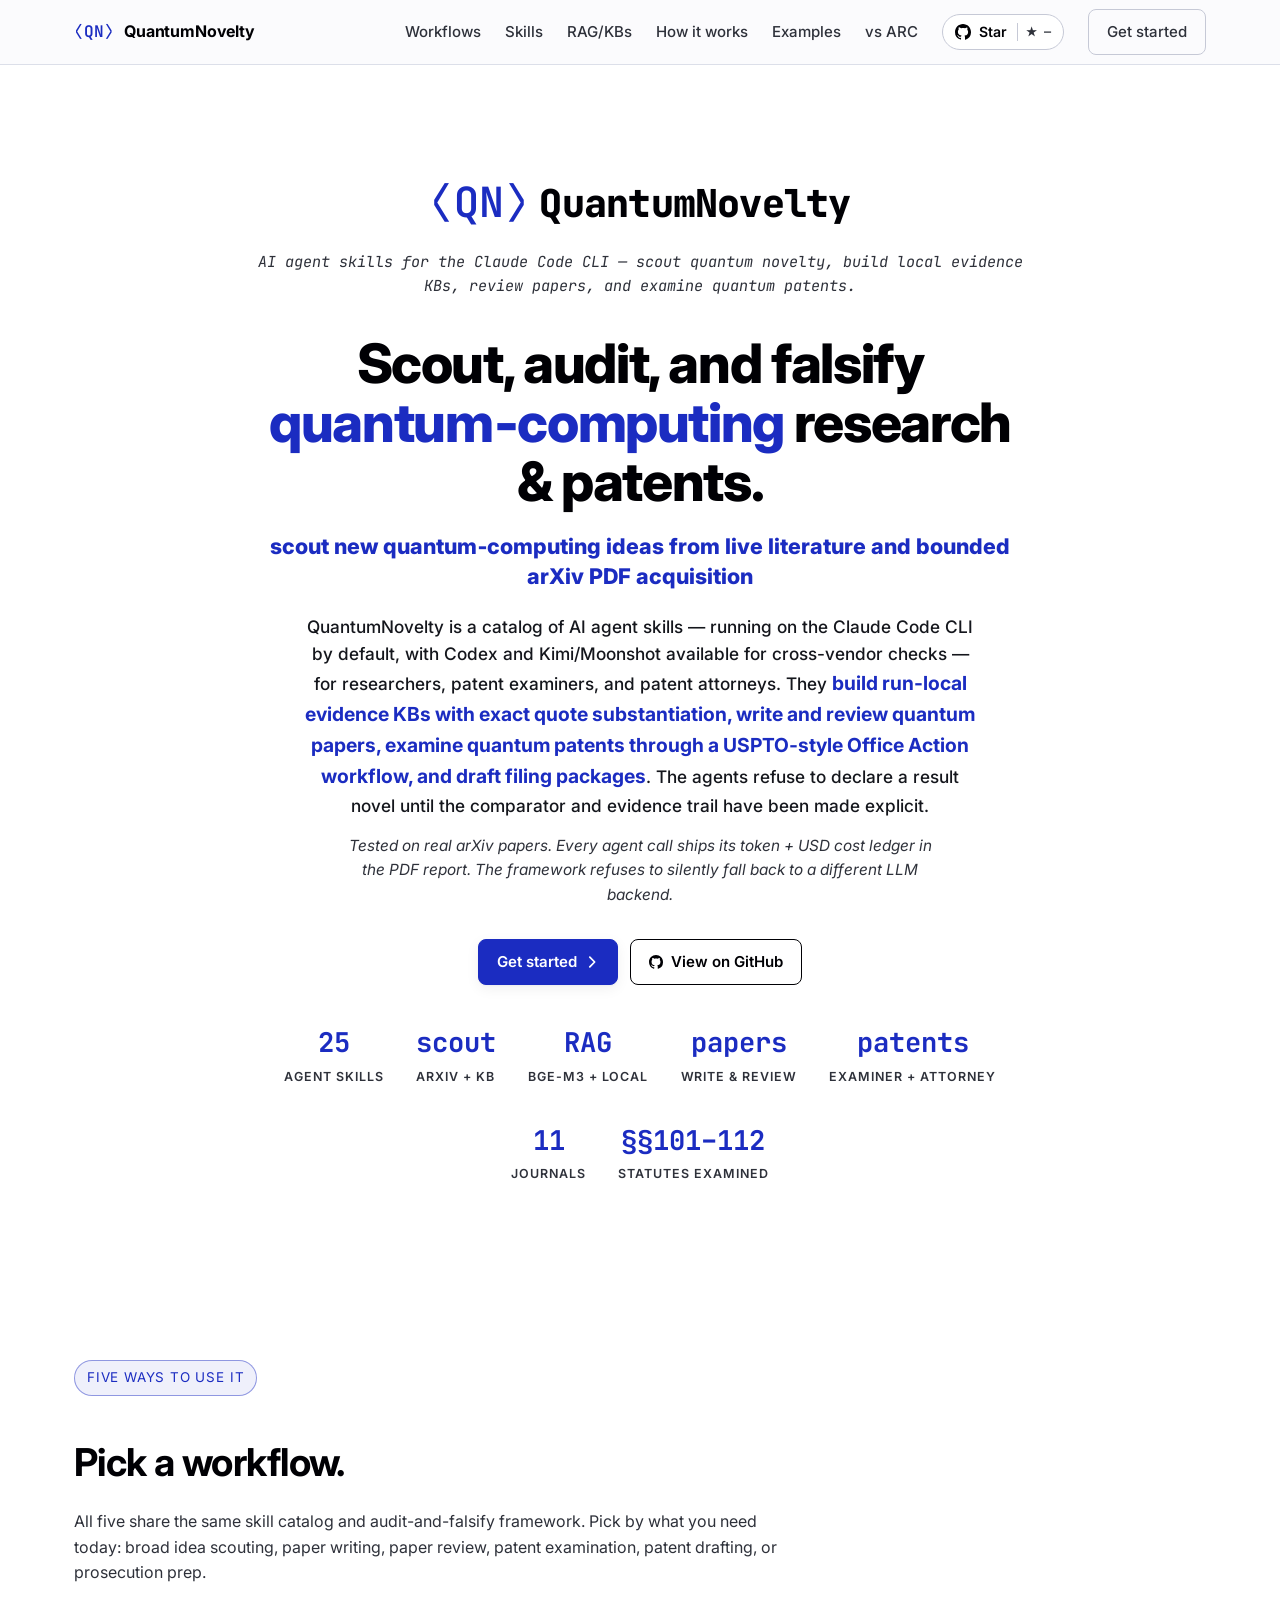
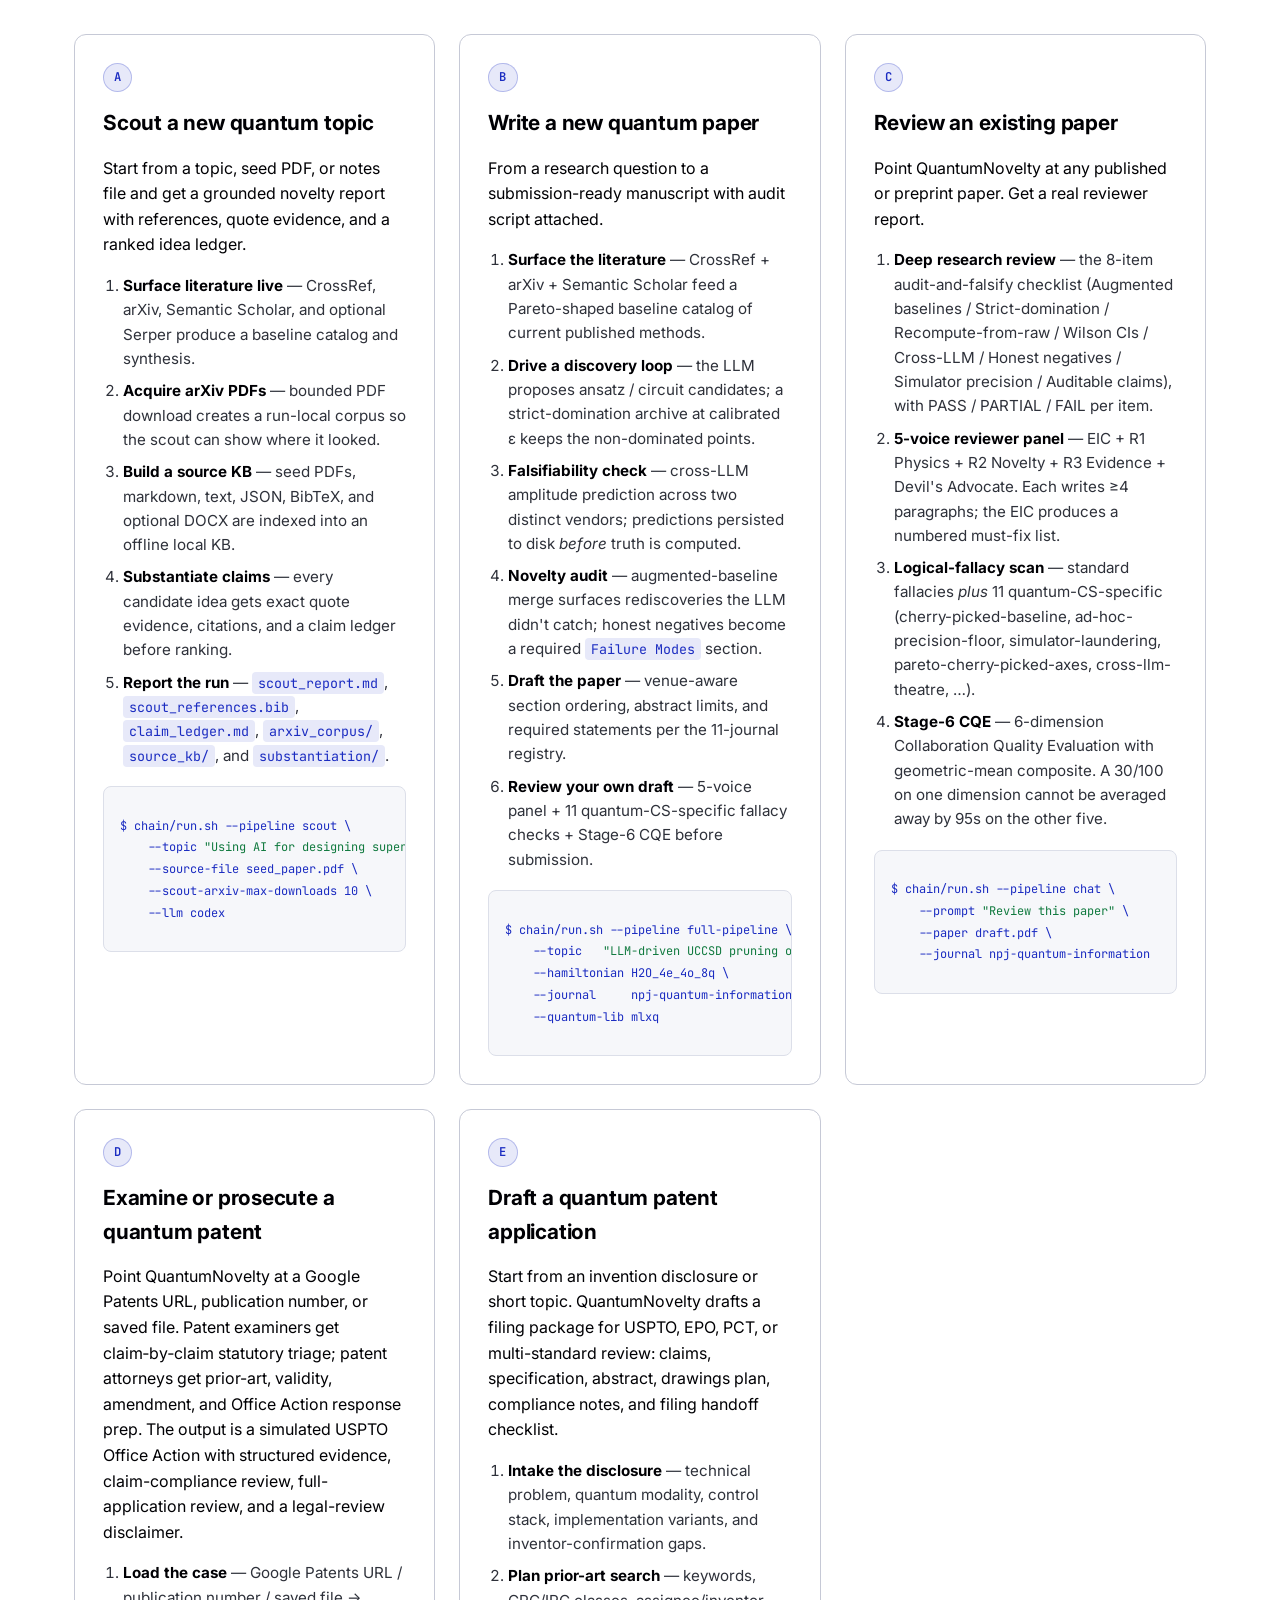
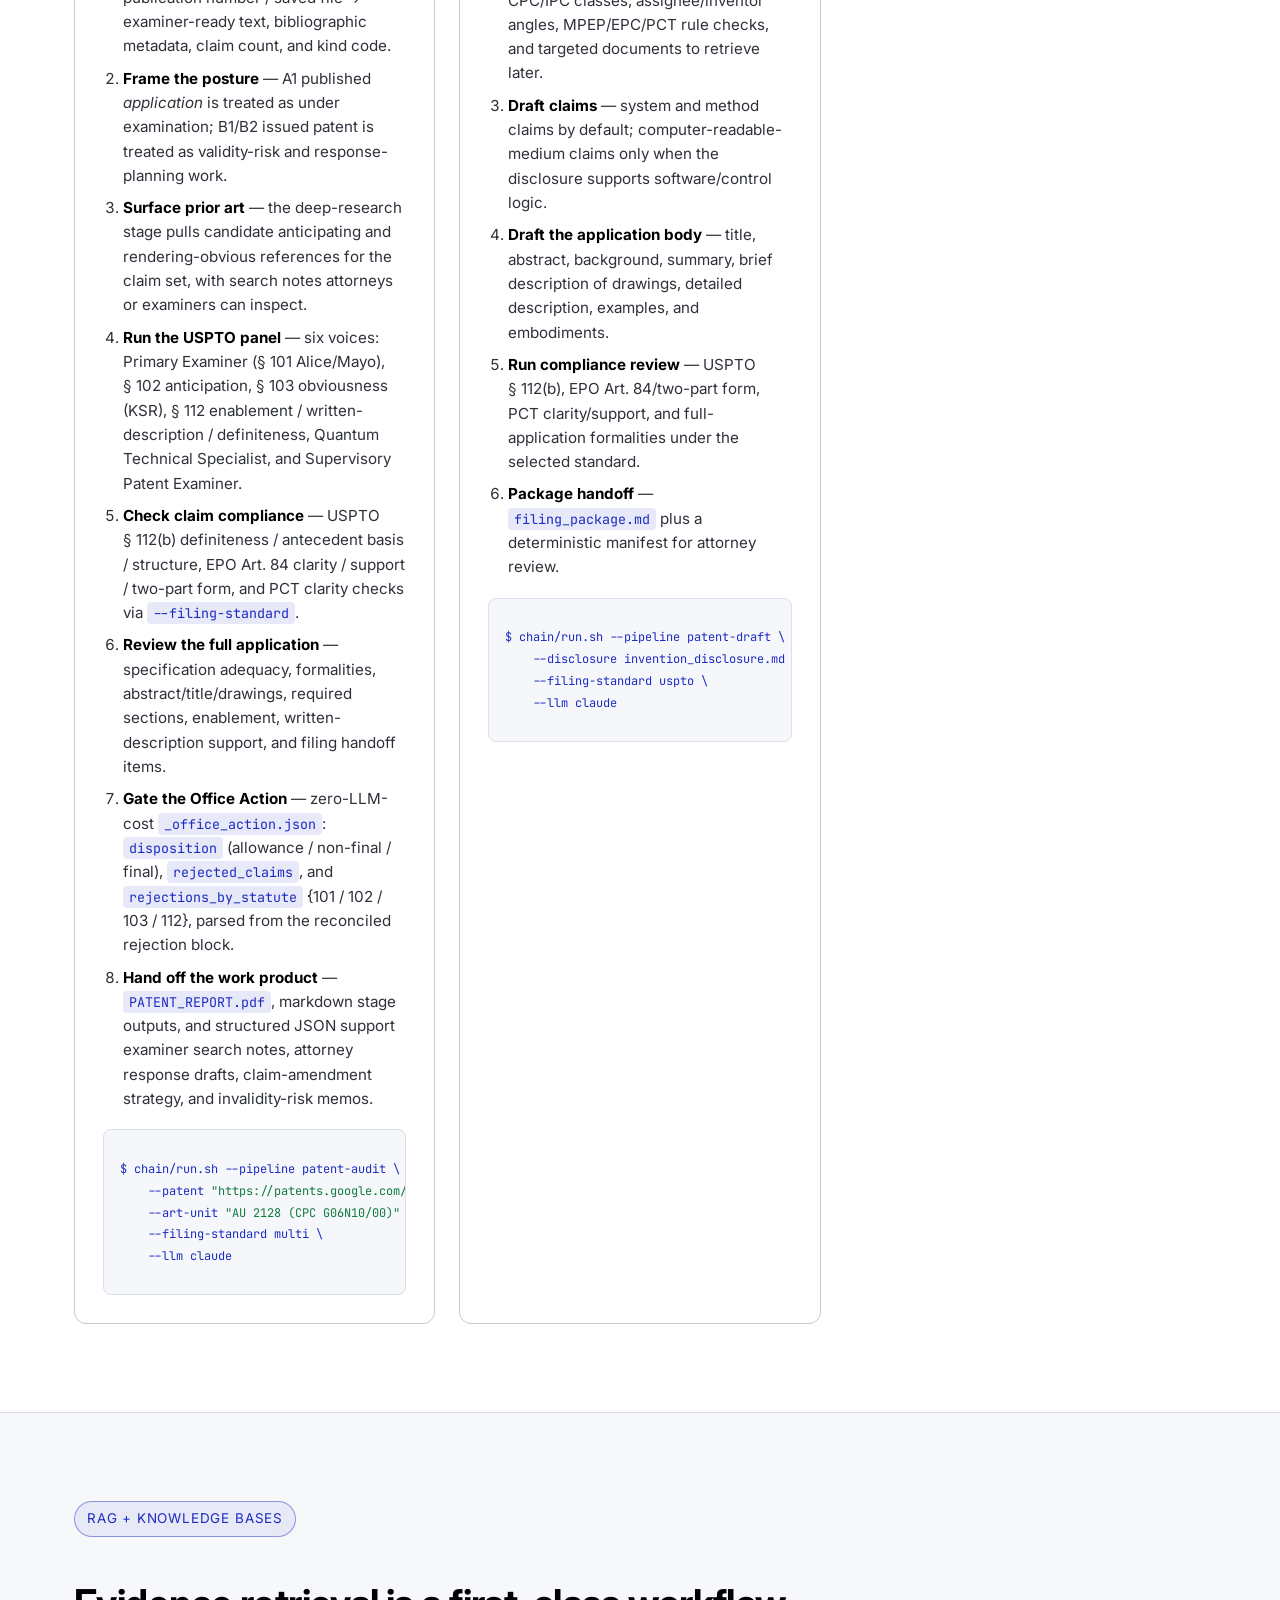
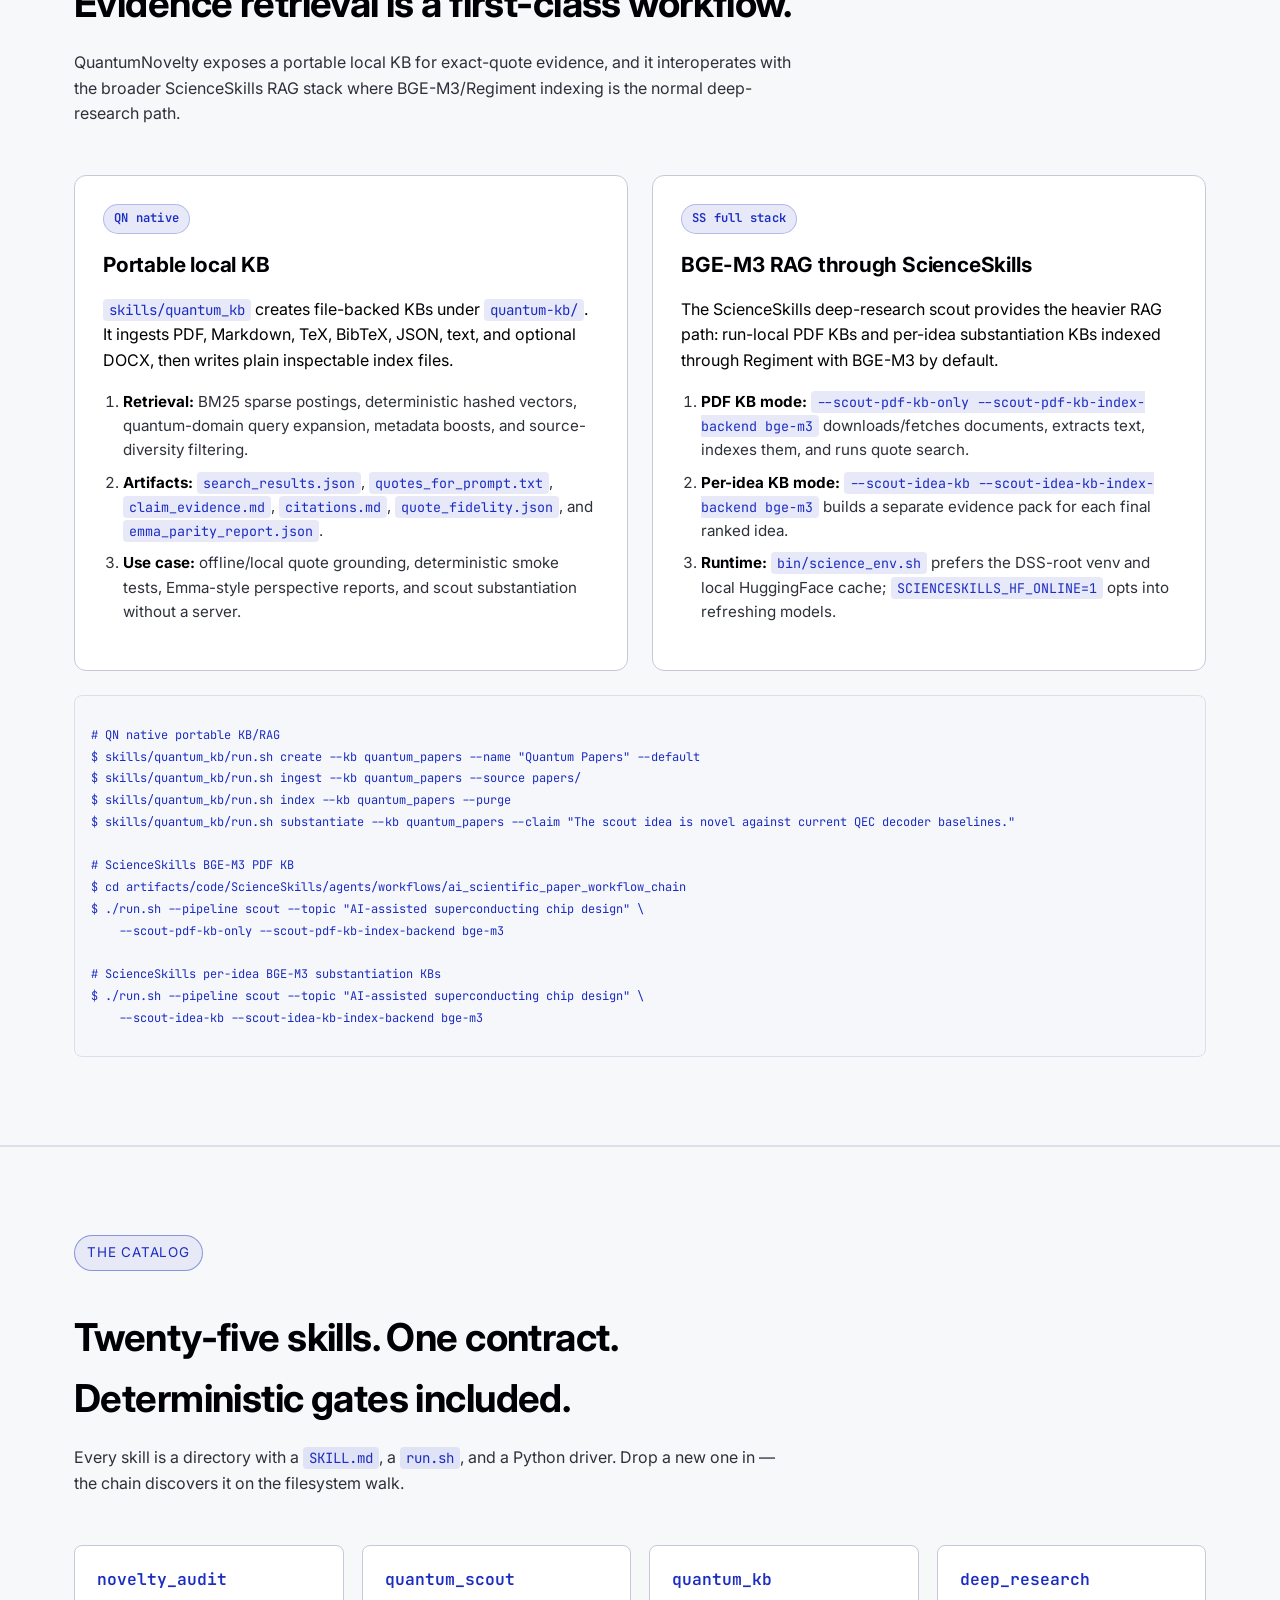
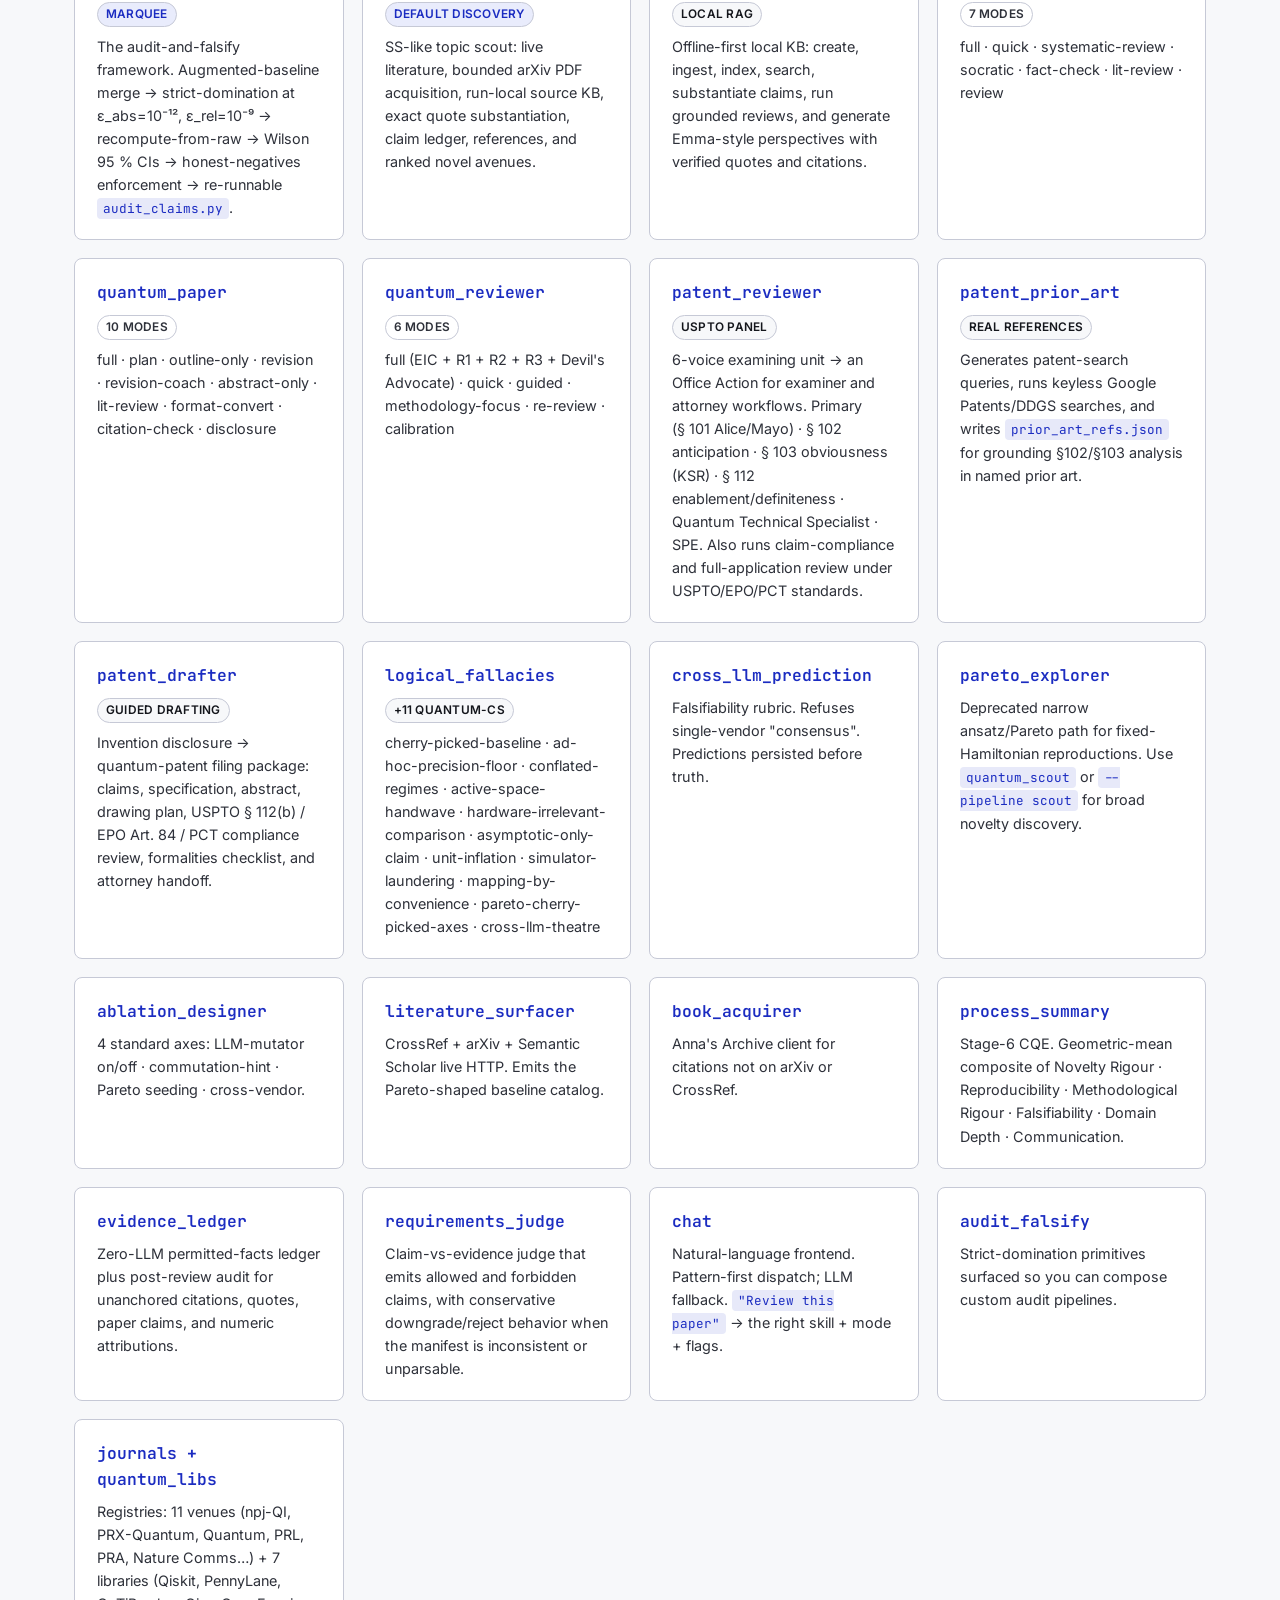
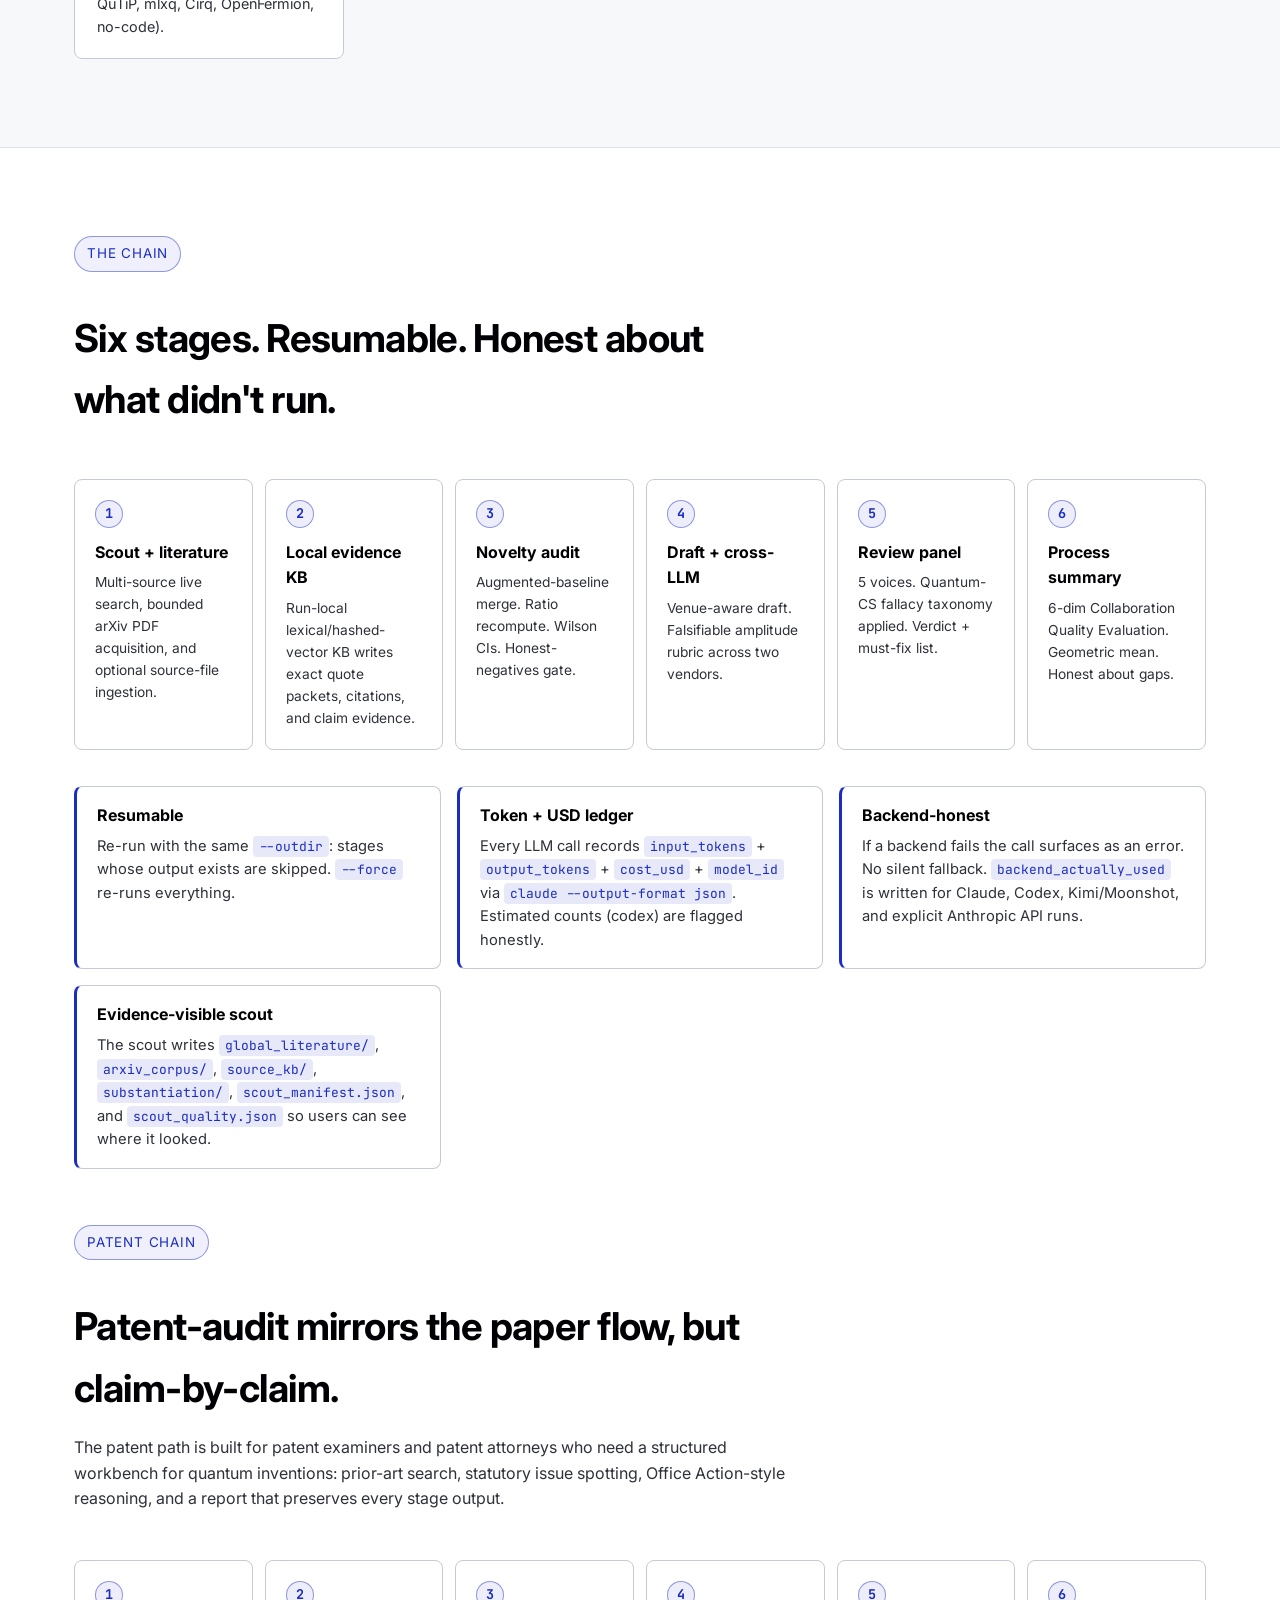
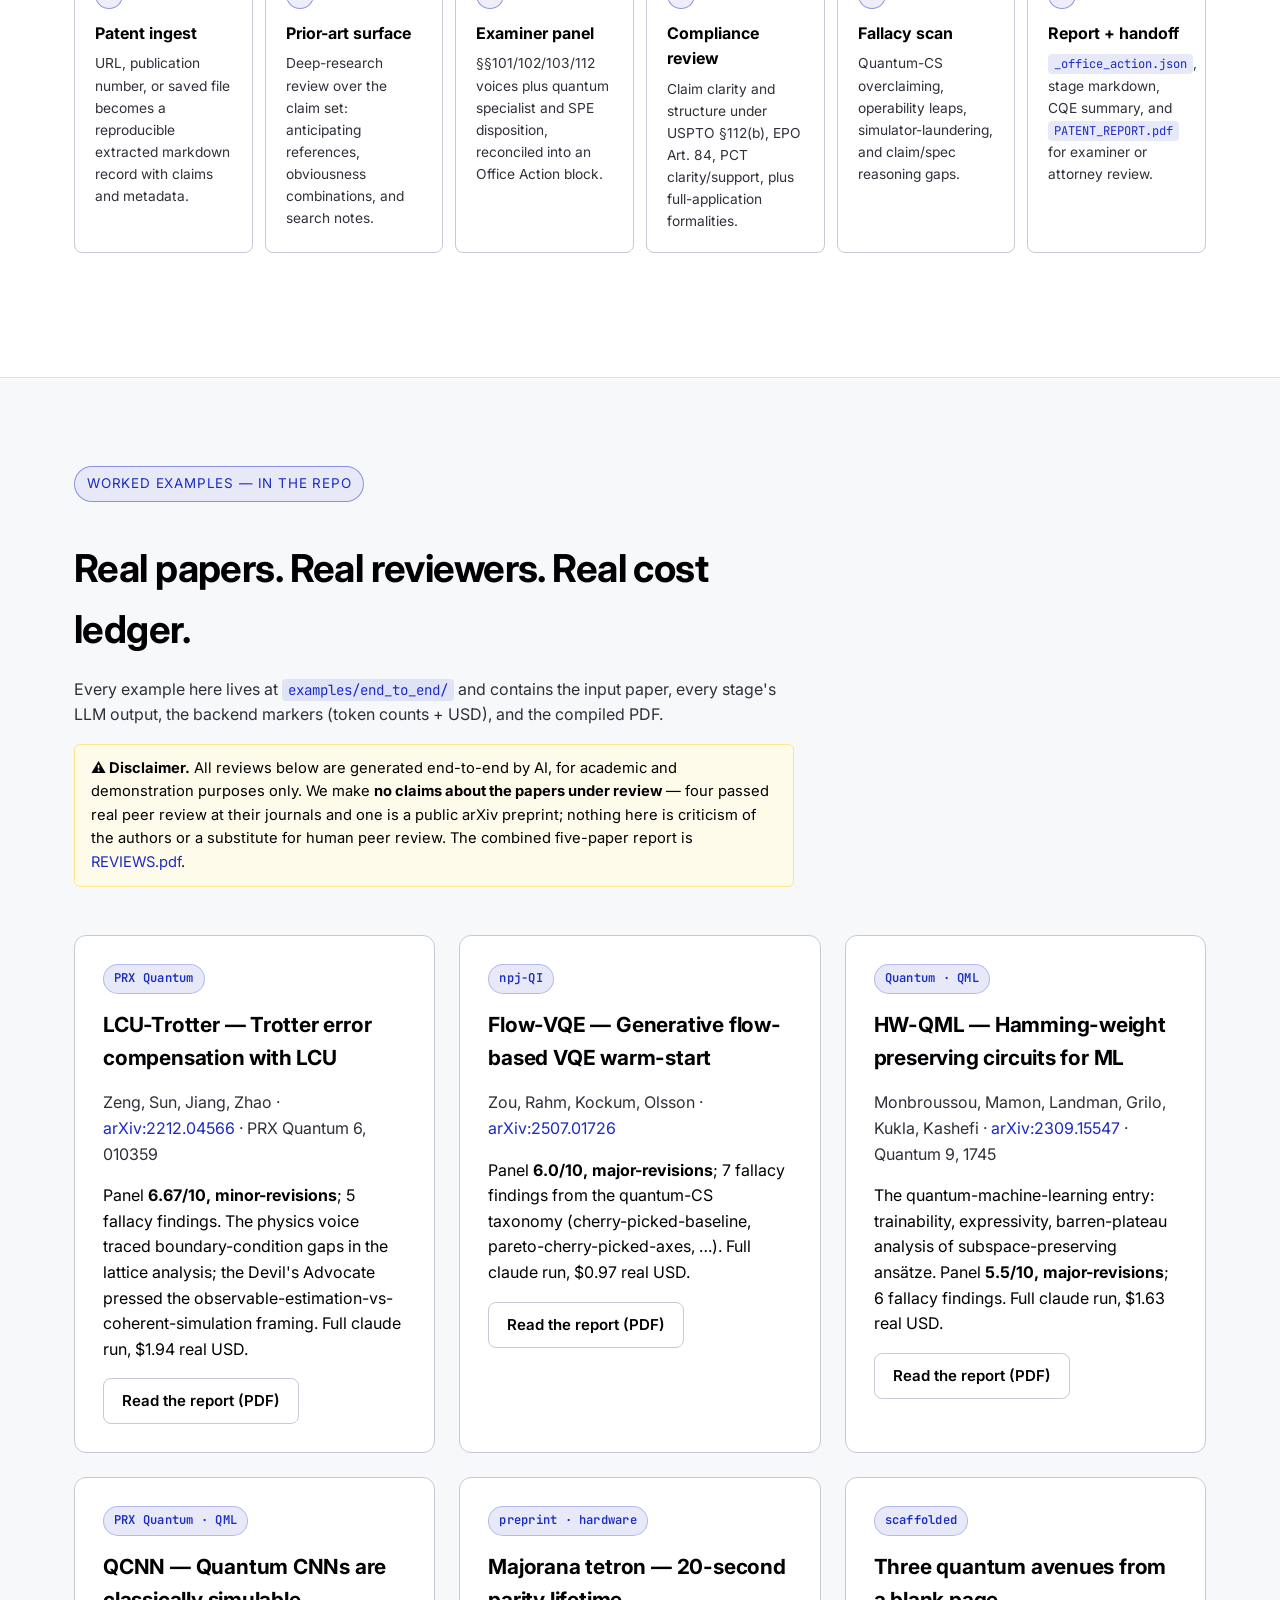
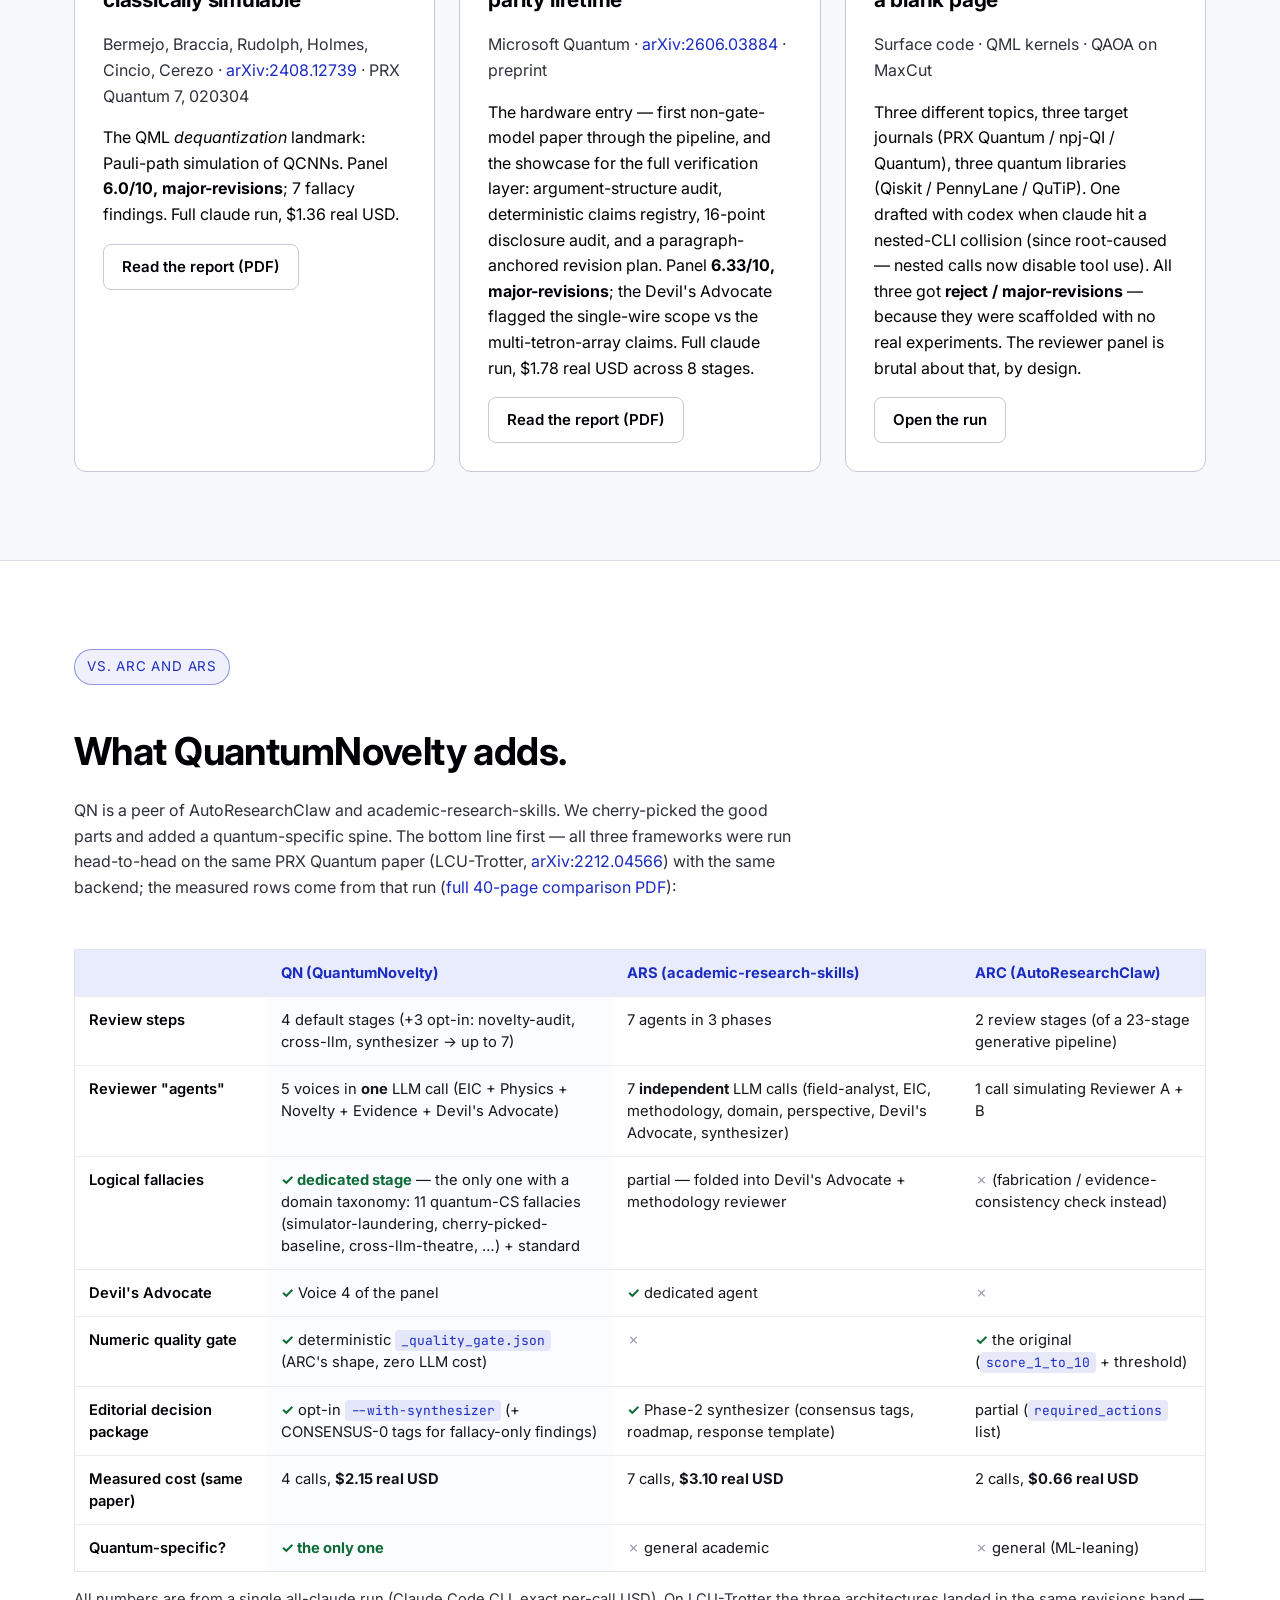
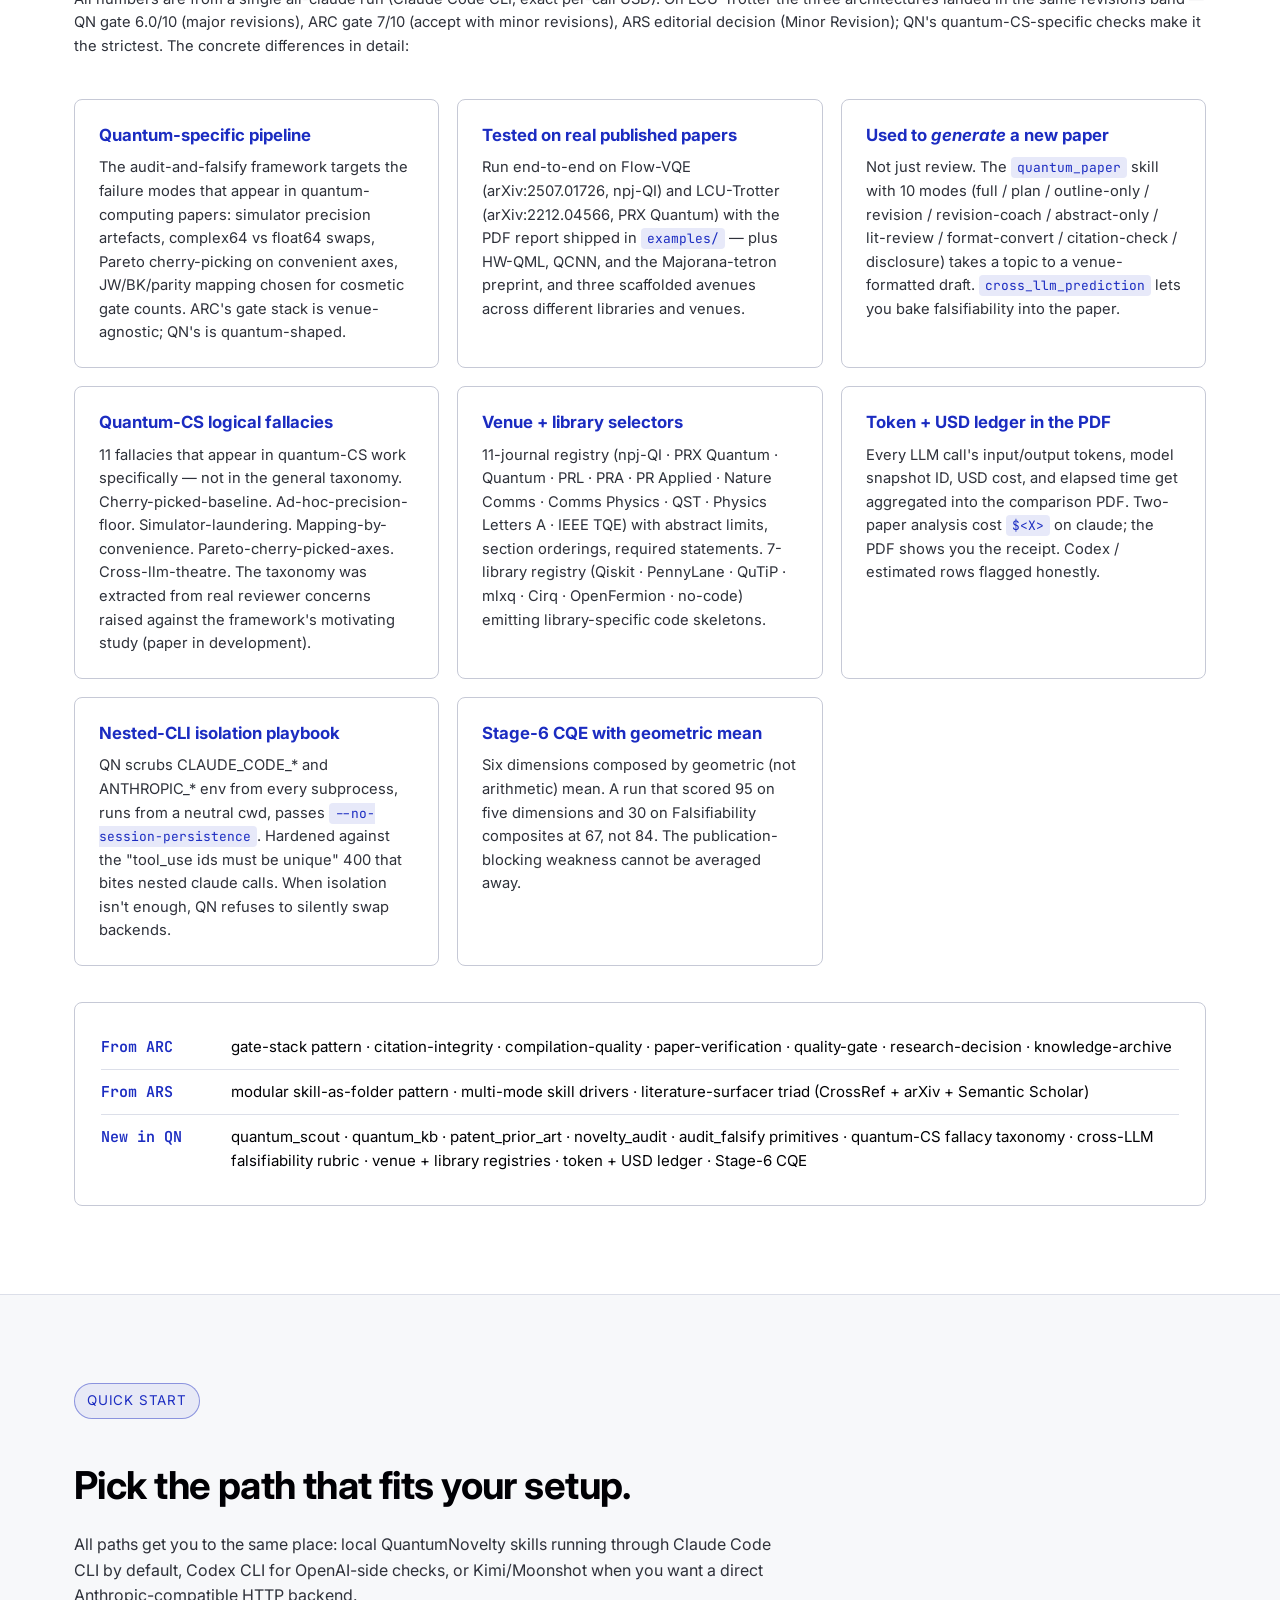
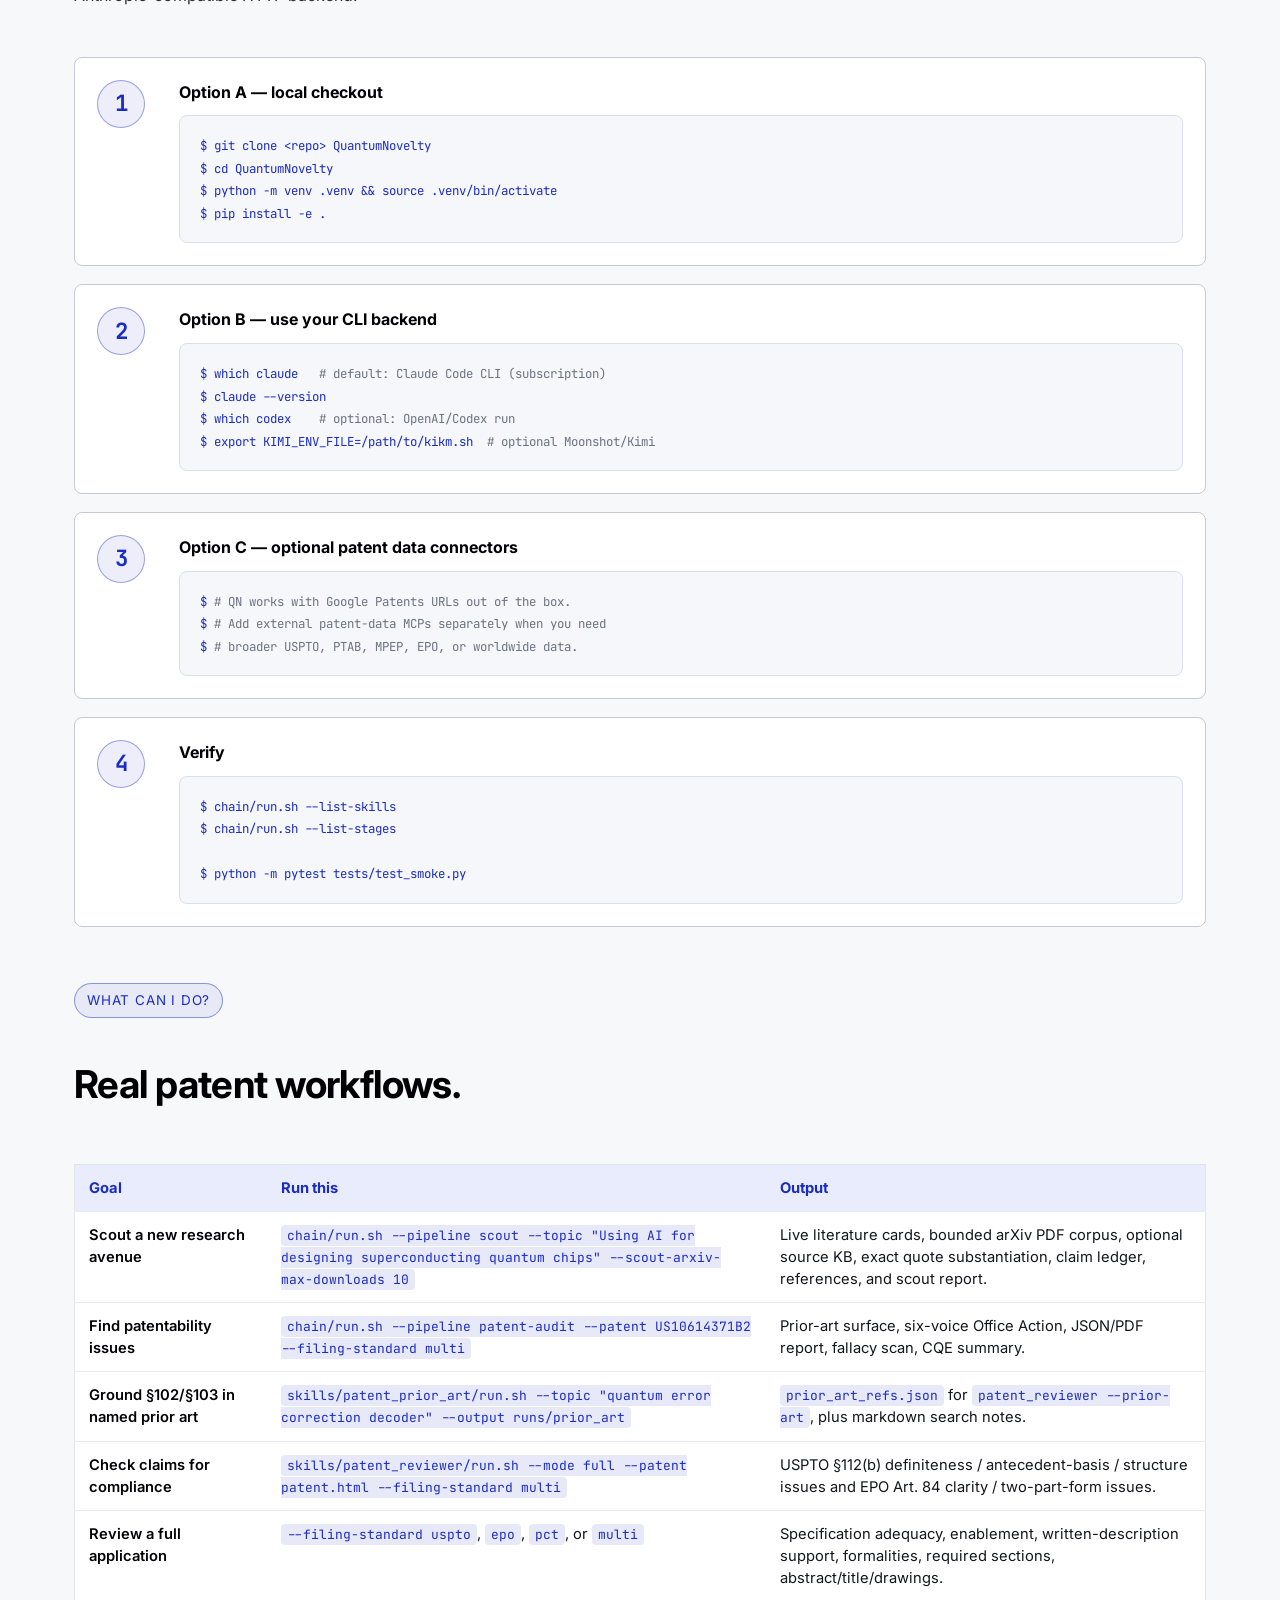
==== index.html @ bb08159f "QuantumNovelty site" ====
<!DOCTYPE html>
<html lang="en">
<head>
<meta charset="UTF-8">
<meta name="viewport" content="width=device-width, initial-scale=1.0">
<title>QuantumNovelty — Scout, Audit, and Falsify Quantum-Computing Research &amp; Patents</title>
<meta name="description" content="An agent-skill framework for quantum researchers, patent examiners, and patent attorneys: scout quantum novelty with live literature, arXiv PDFs, and local KB evidence; write and review quantum-computing papers; examine or draft quantum patents; run USPTO §112(b) / EPO Art. 84 checks; and issue simulated USPTO Office Actions.">
<link rel="icon" type="image/svg+xml" href="assets/logo.svg">
<link rel="stylesheet" href="assets/style.css">
<link rel="preconnect" href="https://fonts.googleapis.com">
<link rel="preconnect" href="https://fonts.gstatic.com" crossorigin>
<link href="https://fonts.googleapis.com/css2?family=Inter:wght@400;500;600;700;800&family=JetBrains+Mono:wght@400;500;600&display=swap" rel="stylesheet">
</head>
<body>
<header class="nav">
  <div class="container nav-inner">
    <a href="#top" class="brand">
      <span class="brand-glyph">⟨QN⟩</span>
      <span class="brand-text">QuantumNovelty</span>
    </a>
    <nav>
      <a href="#workflows">Workflows</a>
      <a href="#skills">Skills</a>
      <a href="#rag">RAG/KBs</a>
      <a href="#how">How it works</a>
      <a href="#examples">Examples</a>
      <a href="#contributions">vs ARC</a>
      <a href="https://github.com/BoltzmannEntropy/QuantumNovelty" class="gh-badge" target="_blank" rel="noopener">
        <svg viewBox="0 0 16 16" fill="currentColor" aria-hidden="true">
          <path d="M8 0C3.58 0 0 3.58 0 8a8 8 0 0 0 5.47 7.59c.4.07.55-.17.55-.38v-1.34c-2.23.49-2.7-1.07-2.7-1.07-.36-.92-.89-1.17-.89-1.17-.73-.5.05-.49.05-.49.81.06 1.23.83 1.23.83.72 1.22 1.87.87 2.33.66.07-.52.28-.87.51-1.07-1.78-.2-3.64-.89-3.64-3.95 0-.87.31-1.59.82-2.15-.08-.2-.36-1.01.08-2.11 0 0 .67-.21 2.2.82A7.5 7.5 0 0 1 8 4.07c.68 0 1.36.09 2 .27 1.53-1.04 2.2-.82 2.2-.82.44 1.1.16 1.91.08 2.11.51.56.82 1.28.82 2.15 0 3.07-1.87 3.75-3.65 3.95.29.25.54.73.54 1.48v2.19c0 .21.15.46.55.38A8 8 0 0 0 16 8c0-4.42-3.58-8-8-8z"/>
        </svg>
        <span>Star</span>
        <span class="stars" id="gh-stars">★ —</span>
      </a>
      <a href="#start" class="btn btn-ghost">Get started</a>
    </nav>
  </div>
</header>

<section id="top" class="hero">
  <div class="container hero-center">
    <div class="hero-logo">
      <span class="brand-glyph">⟨QN⟩</span>
      <span class="brand-text">QuantumNovelty</span>
    </div>
    <div class="hero-tagline">AI agent skills for the Claude Code CLI — scout quantum novelty, build local evidence KBs, review papers, and examine quantum patents.</div>

    <h1 class="display">
      Scout, audit, and falsify<br>
      <span class="grad-text">quantum&#8209;computing</span> research &amp; patents.
    </h1>
    <div class="hero-feature-line">
      scout new quantum&#8209;computing ideas from live literature and bounded arXiv PDF acquisition
    </div>

    <p class="lede">
      QuantumNovelty is a catalog of AI agent skills — running on the
      Claude Code CLI by default, with Codex and Kimi/Moonshot available
      for cross-vendor checks — for researchers, patent examiners, and
      patent attorneys. They
      <span class="lede-highlight">build run-local evidence KBs with exact
      quote substantiation, write and review quantum papers, examine quantum
      patents through a USPTO&#8209;style Office Action workflow, and draft
      filing packages</span>. The agents refuse to declare a result novel
      until the comparator and evidence trail have been made explicit.
    </p>
    <p class="lede-aside">
      Tested on real arXiv papers. Every agent call ships its token +
      USD cost ledger in the PDF report. The framework refuses to
      silently fall back to a different LLM backend.
    </p>

    <div class="cta-row cta-center">
      <a href="#start" class="btn btn-primary">
        Get started
        <svg width="14" height="14" viewBox="0 0 16 16" fill="none" aria-hidden="true">
          <path d="M5.5 2.5l5.5 5.5-5.5 5.5"
                stroke="currentColor" stroke-width="2"
                stroke-linecap="round" stroke-linejoin="round"/>
        </svg>
      </a>
      <a href="https://github.com/BoltzmannEntropy/QuantumNovelty" class="btn btn-outline" target="_blank" rel="noopener">
        <svg width="14" height="14" viewBox="0 0 16 16" fill="currentColor" aria-hidden="true">
          <path d="M8 0C3.58 0 0 3.58 0 8a8 8 0 0 0 5.47 7.59c.4.07.55-.17.55-.38v-1.34c-2.23.49-2.7-1.07-2.7-1.07-.36-.92-.89-1.17-.89-1.17-.73-.5.05-.49.05-.49.81.06 1.23.83 1.23.83.72 1.22 1.87.87 2.33.66.07-.52.28-.87.51-1.07-1.78-.2-3.64-.89-3.64-3.95 0-.87.31-1.59.82-2.15-.08-.2-.36-1.01.08-2.11 0 0 .67-.21 2.2.82A7.5 7.5 0 0 1 8 4.07c.68 0 1.36.09 2 .27 1.53-1.04 2.2-.82 2.2-.82.44 1.1.16 1.91.08 2.11.51.56.82 1.28.82 2.15 0 3.07-1.87 3.75-3.65 3.95.29.25.54.73.54 1.48v2.19c0 .21.15.46.55.38A8 8 0 0 0 16 8c0-4.42-3.58-8-8-8z"/>
        </svg>
        View on GitHub
      </a>
    </div>

    <div class="hero-stats hero-stats-center">
      <div><strong>25</strong><span>agent skills</span></div>
      <div><strong>scout</strong><span>arXiv + KB</span></div>
      <div><strong>RAG</strong><span>BGE-M3 + local</span></div>
      <div><strong>papers</strong><span>write &amp; review</span></div>
      <div><strong>patents</strong><span>examiner + attorney</span></div>
      <div><strong>11</strong><span>journals</span></div>
      <div><strong>§§101–112</strong><span>statutes examined</span></div>
    </div>
  </div>
</section>

<section id="workflows" class="section">
  <div class="container">
    <div class="section-head">
      <div class="eyebrow">Five ways to use it</div>
      <h2>Pick a workflow.</h2>
      <p class="muted">All five share the same skill catalog and audit-and-falsify framework. Pick by what you need today: broad idea scouting, paper writing, paper review, patent examination, patent drafting, or prosecution prep.</p>
    </div>

    <div class="card-grid two-up">
      <div class="card">
        <div class="card-tag">A</div>
        <h3>Scout a new quantum topic</h3>
        <p>Start from a topic, seed PDF, or notes file and get a grounded novelty report with references, quote evidence, and a ranked idea ledger.</p>

        <ol class="steps">
          <li><b>Surface literature live</b> — CrossRef, arXiv, Semantic Scholar, and optional Serper produce a baseline catalog and synthesis.</li>
          <li><b>Acquire arXiv PDFs</b> — bounded PDF download creates a run-local corpus so the scout can show where it looked.</li>
          <li><b>Build a source KB</b> — seed PDFs, markdown, text, JSON, BibTeX, and optional DOCX are indexed into an offline local KB.</li>
          <li><b>Substantiate claims</b> — every candidate idea gets exact quote evidence, citations, and a claim ledger before ranking.</li>
          <li><b>Report the run</b> — <code>scout_report.md</code>, <code>scout_references.bib</code>, <code>claim_ledger.md</code>, <code>arxiv_corpus/</code>, <code>source_kb/</code>, and <code>substantiation/</code>.</li>
        </ol>

        <div class="code-snip">
<pre><code>$ chain/run.sh --pipeline scout \
    --topic <span class="s">"Using AI for designing superconducting quantum chips"</span> \
    --source-file seed_paper.pdf \
    --scout-arxiv-max-downloads 10 \
    --llm codex</code></pre>
        </div>
      </div>

      <div class="card">
        <div class="card-tag">B</div>
        <h3>Write a new quantum paper</h3>
        <p>From a research question to a submission-ready manuscript with audit script attached.</p>

        <ol class="steps">
          <li><b>Surface the literature</b> — CrossRef + arXiv + Semantic Scholar feed a Pareto-shaped baseline catalog of current published methods.</li>
          <li><b>Drive a discovery loop</b> — the LLM proposes ansatz / circuit candidates; a strict-domination archive at calibrated ε keeps the non-dominated points.</li>
          <li><b>Falsifiability check</b> — cross-LLM amplitude prediction across two distinct vendors; predictions persisted to disk <em>before</em> truth is computed.</li>
          <li><b>Novelty audit</b> — augmented-baseline merge surfaces rediscoveries the LLM didn't catch; honest negatives become a required <code>Failure Modes</code> section.</li>
          <li><b>Draft the paper</b> — venue-aware section ordering, abstract limits, and required statements per the 11-journal registry.</li>
          <li><b>Review your own draft</b> — 5-voice panel + 11 quantum-CS-specific fallacy checks + Stage-6 CQE before submission.</li>
        </ol>

        <div class="code-snip">
<pre><code>$ chain/run.sh --pipeline full-pipeline \
    --topic   <span class="s">"LLM-driven UCCSD pruning on H2O"</span> \
    --hamiltonian H2O_4e_4o_8q \
    --journal     npj-quantum-information \
    --quantum-lib mlxq</code></pre>
        </div>
      </div>

      <div class="card">
        <div class="card-tag">C</div>
        <h3>Review an existing paper</h3>
        <p>Point QuantumNovelty at any published or preprint paper. Get a real reviewer report.</p>

        <ol class="steps">
          <li><b>Deep research review</b> — the 8-item audit-and-falsify checklist (Augmented baselines / Strict-domination / Recompute-from-raw / Wilson CIs / Cross-LLM / Honest negatives / Simulator precision / Auditable claims), with PASS / PARTIAL / FAIL per item.</li>
          <li><b>5-voice reviewer panel</b> — EIC + R1 Physics + R2 Novelty + R3 Evidence + Devil's Advocate. Each writes ≥4 paragraphs; the EIC produces a numbered must-fix list.</li>
          <li><b>Logical-fallacy scan</b> — standard fallacies <em>plus</em> 11 quantum-CS-specific (cherry-picked-baseline, ad-hoc-precision-floor, simulator-laundering, pareto-cherry-picked-axes, cross-llm-theatre, …).</li>
          <li><b>Stage-6 CQE</b> — 6-dimension Collaboration Quality Evaluation with geometric-mean composite. A 30/100 on one dimension cannot be averaged away by 95s on the other five.</li>
        </ol>

        <div class="code-snip">
<pre><code>$ chain/run.sh --pipeline chat \
    --prompt <span class="s">"Review this paper"</span> \
    --paper draft.pdf \
    --journal npj-quantum-information</code></pre>
        </div>
      </div>

      <div class="card">
        <div class="card-tag">D</div>
        <h3>Examine or prosecute a quantum patent</h3>
        <p>Point QuantumNovelty at a Google Patents URL, publication number, or saved file. Patent examiners get claim&#8209;by&#8209;claim statutory triage; patent attorneys get prior-art, validity, amendment, and Office Action response prep. The output is a simulated USPTO Office Action with structured evidence, claim-compliance review, full-application review, and a legal-review disclaimer.</p>

        <ol class="steps">
          <li><b>Load the case</b> — Google Patents URL / publication number / saved file → examiner-ready text, bibliographic metadata, claim count, and kind code.</li>
          <li><b>Frame the posture</b> — A1 published <em>application</em> is treated as under examination; B1/B2 issued patent is treated as validity-risk and response-planning work.</li>
          <li><b>Surface prior art</b> — the deep-research stage pulls candidate anticipating and rendering-obvious references for the claim set, with search notes attorneys or examiners can inspect.</li>
          <li><b>Run the USPTO panel</b> — six voices: Primary Examiner (§&nbsp;101 Alice/Mayo), §&nbsp;102 anticipation, §&nbsp;103 obviousness (KSR), §&nbsp;112 enablement / written-description / definiteness, Quantum Technical Specialist, and Supervisory Patent Examiner.</li>
          <li><b>Check claim compliance</b> — USPTO §&nbsp;112(b) definiteness / antecedent basis / structure, EPO Art.&nbsp;84 clarity / support / two-part form, and PCT clarity checks via <code>--filing-standard</code>.</li>
          <li><b>Review the full application</b> — specification adequacy, formalities, abstract/title/drawings, required sections, enablement, written-description support, and filing handoff items.</li>
          <li><b>Gate the Office Action</b> — zero-LLM-cost <code>_office_action.json</code>: <code>disposition</code> (allowance / non-final / final), <code>rejected_claims</code>, and <code>rejections_by_statute</code> {101 / 102 / 103 / 112}, parsed from the reconciled rejection block.</li>
          <li><b>Hand off the work product</b> — <code>PATENT_REPORT.pdf</code>, markdown stage outputs, and structured JSON support examiner search notes, attorney response drafts, claim-amendment strategy, and invalidity-risk memos.</li>
        </ol>

        <div class="code-snip">
<pre><code>$ chain/run.sh --pipeline patent-audit \
    --patent <span class="s">"https://patents.google.com/patent/US…A1/en"</span> \
    --art-unit <span class="s">"AU 2128 (CPC G06N10/00)"</span> \
    --filing-standard multi \
    --llm claude</code></pre>
        </div>
      </div>

      <div class="card">
        <div class="card-tag">E</div>
        <h3>Draft a quantum patent application</h3>
        <p>Start from an invention disclosure or short topic. QuantumNovelty drafts a filing package for USPTO, EPO, PCT, or multi-standard review: claims, specification, abstract, drawings plan, compliance notes, and filing handoff checklist.</p>

        <ol class="steps">
          <li><b>Intake the disclosure</b> — technical problem, quantum modality, control stack, implementation variants, and inventor-confirmation gaps.</li>
          <li><b>Plan prior-art search</b> — keywords, CPC/IPC classes, assignee/inventor angles, MPEP/EPC/PCT rule checks, and targeted documents to retrieve later.</li>
          <li><b>Draft claims</b> — system and method claims by default; computer-readable-medium claims only when the disclosure supports software/control logic.</li>
          <li><b>Draft the application body</b> — title, abstract, background, summary, brief description of drawings, detailed description, examples, and embodiments.</li>
          <li><b>Run compliance review</b> — USPTO §&nbsp;112(b), EPO Art.&nbsp;84/two-part form, PCT clarity/support, and full-application formalities under the selected standard.</li>
          <li><b>Package handoff</b> — <code>filing_package.md</code> plus a deterministic manifest for attorney review.</li>
        </ol>

        <div class="code-snip">
<pre><code>$ chain/run.sh --pipeline patent-draft \
    --disclosure invention_disclosure.md \
    --filing-standard uspto \
    --llm claude</code></pre>
        </div>
      </div>
    </div>
  </div>
</section>

<section id="rag" class="section section-alt">
  <div class="container">
    <div class="section-head">
      <div class="eyebrow">RAG + knowledge bases</div>
      <h2>Evidence retrieval is a first-class workflow.</h2>
      <p class="muted">QuantumNovelty exposes a portable local KB for exact-quote evidence, and it interoperates with the broader ScienceSkills RAG stack where BGE-M3/Regiment indexing is the normal deep-research path.</p>
    </div>

    <div class="card-grid two-up">
      <div class="card">
        <div class="card-tag">QN native</div>
        <h3>Portable local KB</h3>
        <p><code>skills/quantum_kb</code> creates file-backed KBs under <code>quantum-kb/</code>. It ingests PDF, Markdown, TeX, BibTeX, JSON, text, and optional DOCX, then writes plain inspectable index files.</p>
        <ol class="steps">
          <li><b>Retrieval:</b> BM25 sparse postings, deterministic hashed vectors, quantum-domain query expansion, metadata boosts, and source-diversity filtering.</li>
          <li><b>Artifacts:</b> <code>search_results.json</code>, <code>quotes_for_prompt.txt</code>, <code>claim_evidence.md</code>, <code>citations.md</code>, <code>quote_fidelity.json</code>, and <code>emma_parity_report.json</code>.</li>
          <li><b>Use case:</b> offline/local quote grounding, deterministic smoke tests, Emma-style perspective reports, and scout substantiation without a server.</li>
        </ol>
      </div>

      <div class="card">
        <div class="card-tag">SS full stack</div>
        <h3>BGE-M3 RAG through ScienceSkills</h3>
        <p>The ScienceSkills deep-research scout provides the heavier RAG path: run-local PDF KBs and per-idea substantiation KBs indexed through Regiment with BGE-M3 by default.</p>
        <ol class="steps">
          <li><b>PDF KB mode:</b> <code>--scout-pdf-kb-only --scout-pdf-kb-index-backend bge-m3</code> downloads/fetches documents, extracts text, indexes them, and runs quote search.</li>
          <li><b>Per-idea KB mode:</b> <code>--scout-idea-kb --scout-idea-kb-index-backend bge-m3</code> builds a separate evidence pack for each final ranked idea.</li>
          <li><b>Runtime:</b> <code>bin/science_env.sh</code> prefers the DSS-root venv and local HuggingFace cache; <code>SCIENCESKILLS_HF_ONLINE=1</code> opts into refreshing models.</li>
        </ol>
      </div>
    </div>

    <div class="code-snip" style="margin-top: 24px;">
<pre><code># QN native portable KB/RAG
$ skills/quantum_kb/run.sh create --kb quantum_papers --name "Quantum Papers" --default
$ skills/quantum_kb/run.sh ingest --kb quantum_papers --source papers/
$ skills/quantum_kb/run.sh index --kb quantum_papers --purge
$ skills/quantum_kb/run.sh substantiate --kb quantum_papers --claim "The scout idea is novel against current QEC decoder baselines."

# ScienceSkills BGE-M3 PDF KB
$ cd artifacts/code/ScienceSkills/agents/workflows/ai_scientific_paper_workflow_chain
$ ./run.sh --pipeline scout --topic "AI-assisted superconducting chip design" \
    --scout-pdf-kb-only --scout-pdf-kb-index-backend bge-m3

# ScienceSkills per-idea BGE-M3 substantiation KBs
$ ./run.sh --pipeline scout --topic "AI-assisted superconducting chip design" \
    --scout-idea-kb --scout-idea-kb-index-backend bge-m3</code></pre>
    </div>
  </div>
</section>

<section id="skills" class="section section-alt">
  <div class="container">
    <div class="section-head">
      <div class="eyebrow">The catalog</div>
      <h2>Twenty-five skills. One contract. Deterministic gates included.</h2>
      <p class="muted">Every skill is a directory with a <code>SKILL.md</code>, a <code>run.sh</code>, and a Python driver. Drop a new one in — the chain discovers it on the filesystem walk.</p>
    </div>

    <div class="skill-grid">
      <div class="skill">
        <h4>novelty_audit</h4>
        <span class="badge badge-marquee">marquee</span>
        <p>The audit-and-falsify framework. Augmented-baseline merge → strict-domination at ε_abs=10⁻¹², ε_rel=10⁻⁹ → recompute-from-raw → Wilson 95 % CIs → honest-negatives enforcement → re-runnable <code>audit_claims.py</code>.</p>
      </div>
      <div class="skill">
        <h4>quantum_scout</h4>
        <span class="badge badge-marquee">default discovery</span>
        <p>SS-like topic scout: live literature, bounded arXiv PDF acquisition, run-local source KB, exact quote substantiation, claim ledger, references, and ranked novel avenues.</p>
      </div>
      <div class="skill">
        <h4>quantum_kb</h4>
        <span class="badge badge-quantum">local RAG</span>
        <p>Offline-first local KB: create, ingest, index, search, substantiate claims, run grounded reviews, and generate Emma-style perspectives with verified quotes and citations.</p>
      </div>
      <div class="skill">
        <h4>deep_research</h4>
        <span class="badge">7 modes</span>
        <p>full · quick · systematic-review · socratic · fact-check · lit-review · review</p>
      </div>
      <div class="skill">
        <h4>quantum_paper</h4>
        <span class="badge">10 modes</span>
        <p>full · plan · outline-only · revision · revision-coach · abstract-only · lit-review · format-convert · citation-check · disclosure</p>
      </div>
      <div class="skill">
        <h4>quantum_reviewer</h4>
        <span class="badge">6 modes</span>
        <p>full (EIC + R1 + R2 + R3 + Devil's Advocate) · quick · guided · methodology-focus · re-review · calibration</p>
      </div>
      <div class="skill">
        <h4>patent_reviewer</h4>
        <span class="badge badge-quantum">USPTO panel</span>
        <p>6-voice examining unit → an Office Action for examiner and attorney workflows. Primary (§&nbsp;101 Alice/Mayo) · §&nbsp;102 anticipation · §&nbsp;103 obviousness (KSR) · §&nbsp;112 enablement/definiteness · Quantum Technical Specialist · SPE. Also runs claim-compliance and full-application review under USPTO/EPO/PCT standards.</p>
      </div>
      <div class="skill">
        <h4>patent_prior_art</h4>
        <span class="badge badge-quantum">real references</span>
        <p>Generates patent-search queries, runs keyless Google Patents/DDGS searches, and writes <code>prior_art_refs.json</code> for grounding §102/§103 analysis in named prior art.</p>
      </div>
      <div class="skill">
        <h4>patent_drafter</h4>
        <span class="badge badge-quantum">guided drafting</span>
        <p>Invention disclosure → quantum-patent filing package: claims, specification, abstract, drawing plan, USPTO §&nbsp;112(b) / EPO Art.&nbsp;84 / PCT compliance review, formalities checklist, and attorney handoff.</p>
      </div>
      <div class="skill">
        <h4>logical_fallacies</h4>
        <span class="badge badge-quantum">+11 quantum-CS</span>
        <p>cherry-picked-baseline · ad-hoc-precision-floor · conflated-regimes · active-space-handwave · hardware-irrelevant-comparison · asymptotic-only-claim · unit-inflation · simulator-laundering · mapping-by-convenience · pareto-cherry-picked-axes · cross-llm-theatre</p>
      </div>
      <div class="skill">
        <h4>cross_llm_prediction</h4>
        <p>Falsifiability rubric. Refuses single-vendor "consensus". Predictions persisted before truth.</p>
      </div>
      <div class="skill">
        <h4>pareto_explorer</h4>
        <p>Deprecated narrow ansatz/Pareto path for fixed-Hamiltonian reproductions. Use <code>quantum_scout</code> or <code>--pipeline scout</code> for broad novelty discovery.</p>
      </div>
      <div class="skill">
        <h4>ablation_designer</h4>
        <p>4 standard axes: LLM-mutator on/off · commutation-hint · Pareto seeding · cross-vendor.</p>
      </div>
      <div class="skill">
        <h4>literature_surfacer</h4>
        <p>CrossRef + arXiv + Semantic Scholar live HTTP. Emits the Pareto-shaped baseline catalog.</p>
      </div>
      <div class="skill">
        <h4>book_acquirer</h4>
        <p>Anna's Archive client for citations not on arXiv or CrossRef.</p>
      </div>
      <div class="skill">
        <h4>process_summary</h4>
        <p>Stage-6 CQE. Geometric-mean composite of Novelty Rigour · Reproducibility · Methodological Rigour · Falsifiability · Domain Depth · Communication.</p>
      </div>
      <div class="skill">
        <h4>evidence_ledger</h4>
        <p>Zero-LLM permitted-facts ledger plus post-review audit for unanchored citations, quotes, paper claims, and numeric attributions.</p>
      </div>
      <div class="skill">
        <h4>requirements_judge</h4>
        <p>Claim-vs-evidence judge that emits allowed and forbidden claims, with conservative downgrade/reject behavior when the manifest is inconsistent or unparsable.</p>
      </div>
      <div class="skill">
        <h4>chat</h4>
        <p>Natural-language frontend. Pattern-first dispatch; LLM fallback. <code>"Review this paper"</code> → the right skill + mode + flags.</p>
      </div>
      <div class="skill">
        <h4>audit_falsify</h4>
        <p>Strict-domination primitives surfaced so you can compose custom audit pipelines.</p>
      </div>
      <div class="skill">
        <h4>journals + quantum_libs</h4>
        <p>Registries: 11 venues (npj-QI, PRX-Quantum, Quantum, PRL, PRA, Nature Comms…) + 7 libraries (Qiskit, PennyLane, QuTiP, mlxq, Cirq, OpenFermion, no-code).</p>
      </div>
    </div>
  </div>
</section>

<section id="how" class="section">
  <div class="container">
    <div class="section-head">
      <div class="eyebrow">The chain</div>
      <h2>Six stages. Resumable. Honest about what didn't run.</h2>
    </div>

    <div class="pipeline">
      <div class="stage">
        <div class="stage-num">1</div>
        <h4>Scout + literature</h4>
        <p>Multi-source live search, bounded arXiv PDF acquisition, and optional source-file ingestion.</p>
      </div>
      <div class="stage">
        <div class="stage-num">2</div>
        <h4>Local evidence KB</h4>
        <p>Run-local lexical/hashed-vector KB writes exact quote packets, citations, and claim evidence.</p>
      </div>
      <div class="stage">
        <div class="stage-num">3</div>
        <h4>Novelty audit</h4>
        <p>Augmented-baseline merge. Ratio recompute. Wilson CIs. Honest-negatives gate.</p>
      </div>
      <div class="stage">
        <div class="stage-num">4</div>
        <h4>Draft + cross-LLM</h4>
        <p>Venue-aware draft. Falsifiable amplitude rubric across two vendors.</p>
      </div>
      <div class="stage">
        <div class="stage-num">5</div>
        <h4>Review panel</h4>
        <p>5 voices. Quantum-CS fallacy taxonomy applied. Verdict + must-fix list.</p>
      </div>
      <div class="stage">
        <div class="stage-num">6</div>
        <h4>Process summary</h4>
        <p>6-dim Collaboration Quality Evaluation. Geometric mean. Honest about gaps.</p>
      </div>
    </div>

    <div class="callouts">
      <div class="callout">
        <h4>Resumable</h4>
        <p>Re-run with the same <code>--outdir</code>: stages whose output exists are skipped. <code>--force</code> re-runs everything.</p>
      </div>
      <div class="callout">
        <h4>Token + USD ledger</h4>
        <p>Every LLM call records <code>input_tokens</code> + <code>output_tokens</code> + <code>cost_usd</code> + <code>model_id</code> via <code>claude --output-format json</code>. Estimated counts (codex) are flagged honestly.</p>
      </div>
      <div class="callout">
        <h4>Backend-honest</h4>
        <p>If a backend fails the call surfaces as an error. No silent fallback. <code>backend_actually_used</code> is written for Claude, Codex, Kimi/Moonshot, and explicit Anthropic API runs.</p>
      </div>
      <div class="callout">
        <h4>Evidence-visible scout</h4>
        <p>The scout writes <code>global_literature/</code>, <code>arxiv_corpus/</code>, <code>source_kb/</code>, <code>substantiation/</code>, <code>scout_manifest.json</code>, and <code>scout_quality.json</code> so users can see where it looked.</p>
      </div>
    </div>

    <div class="section-head patent-flow-head">
      <div class="eyebrow">Patent chain</div>
      <h2>Patent-audit mirrors the paper flow, but claim-by-claim.</h2>
      <p class="muted">The patent path is built for patent examiners and patent attorneys who need a structured workbench for quantum inventions: prior-art search, statutory issue spotting, Office Action-style reasoning, and a report that preserves every stage output.</p>
    </div>

    <div class="pipeline patent-pipeline">
      <div class="stage">
        <div class="stage-num">1</div>
        <h4>Patent ingest</h4>
        <p>URL, publication number, or saved file becomes a reproducible extracted markdown record with claims and metadata.</p>
      </div>
      <div class="stage">
        <div class="stage-num">2</div>
        <h4>Prior-art surface</h4>
        <p>Deep-research review over the claim set: anticipating references, obviousness combinations, and search notes.</p>
      </div>
      <div class="stage">
        <div class="stage-num">3</div>
        <h4>Examiner panel</h4>
        <p>§§101/102/103/112 voices plus quantum specialist and SPE disposition, reconciled into an Office Action block.</p>
      </div>
      <div class="stage">
        <div class="stage-num">4</div>
        <h4>Compliance review</h4>
        <p>Claim clarity and structure under USPTO §112(b), EPO Art. 84, PCT clarity/support, plus full-application formalities.</p>
      </div>
      <div class="stage">
        <div class="stage-num">5</div>
        <h4>Fallacy scan</h4>
        <p>Quantum-CS overclaiming, operability leaps, simulator-laundering, and claim/spec reasoning gaps.</p>
      </div>
      <div class="stage">
        <div class="stage-num">6</div>
        <h4>Report + handoff</h4>
        <p><code>_office_action.json</code>, stage markdown, CQE summary, and <code>PATENT_REPORT.pdf</code> for examiner or attorney review.</p>
      </div>
    </div>
  </div>
</section>

<section id="examples" class="section section-alt">
  <div class="container">
    <div class="section-head">
      <div class="eyebrow">Worked examples — in the repo</div>
      <h2>Real papers. Real reviewers. Real cost ledger.</h2>
      <p class="muted">Every example here lives at <code>examples/end_to_end/</code> and contains the input paper, every stage's LLM output, the backend markers (token counts + USD), and the compiled PDF.</p>
    <p style="margin: 14px 0 0; padding: 12px 16px; background: #fffbeb; border: 1px solid #fde68a; border-radius: 6px; font-size: 0.92em; max-width: 980px;">
      <b>&#9888; Disclaimer.</b> All reviews below are generated end-to-end by AI, for academic and demonstration purposes only. We make <b>no claims about the papers under review</b> &mdash; four passed real peer review at their journals and one is a public arXiv preprint; nothing here is criticism of the authors or a substitute for human peer review. The combined five-paper report is <a href="examples/paper_reviews/REVIEWS.pdf">REVIEWS.pdf</a>.
    </p>
    </div>

    <div class="card-grid two-up">
      <div class="card">
        <div class="card-tag">PRX Quantum</div>
        <h3>LCU-Trotter — Trotter error compensation with LCU</h3>
        <p class="muted">Zeng, Sun, Jiang, Zhao · <a href="https://arxiv.org/abs/2212.04566">arXiv:2212.04566</a> · PRX Quantum 6, 010359</p>
        <p>Panel <b>6.67/10, minor-revisions</b>; 5 fallacy findings. The physics voice traced boundary-condition gaps in the lattice analysis; the Devil's Advocate pressed the observable-estimation-vs-coherent-simulation framing. Full claude run, $1.94 real USD.</p>
        <a href="examples/paper_reviews/lcutrotter/LCUTROTTER_REVIEW.pdf" class="btn btn-ghost">Read the report (PDF)</a>
      </div>
      <div class="card">
        <div class="card-tag">npj-QI</div>
        <h3>Flow-VQE — Generative flow-based VQE warm-start</h3>
        <p class="muted">Zou, Rahm, Kockum, Olsson · <a href="https://arxiv.org/abs/2507.01726">arXiv:2507.01726</a></p>
        <p>Panel <b>6.0/10, major-revisions</b>; 7 fallacy findings from the quantum-CS taxonomy (cherry-picked-baseline, pareto-cherry-picked-axes, …). Full claude run, $0.97 real USD.</p>
        <a href="examples/paper_reviews/flowvqe/FLOWVQE_REVIEW.pdf" class="btn btn-ghost">Read the report (PDF)</a>
      </div>
      <div class="card">
        <div class="card-tag">Quantum · QML</div>
        <h3>HW-QML — Hamming-weight preserving circuits for ML</h3>
        <p class="muted">Monbroussou, Mamon, Landman, Grilo, Kukla, Kashefi · <a href="https://arxiv.org/abs/2309.15547">arXiv:2309.15547</a> · Quantum 9, 1745</p>
        <p>The quantum-machine-learning entry: trainability, expressivity, barren-plateau analysis of subspace-preserving ansätze. Panel <b>5.5/10, major-revisions</b>; 6 fallacy findings. Full claude run, $1.63 real USD.</p>
        <a href="examples/paper_reviews/hwqml/HWQML_REVIEW.pdf" class="btn btn-ghost">Read the report (PDF)</a>
      </div>
      <div class="card">
        <div class="card-tag">PRX Quantum · QML</div>
        <h3>QCNN — Quantum CNNs are classically simulable</h3>
        <p class="muted">Bermejo, Braccia, Rudolph, Holmes, Cincio, Cerezo · <a href="https://arxiv.org/abs/2408.12739">arXiv:2408.12739</a> · PRX Quantum 7, 020304</p>
        <p>The QML <em>dequantization</em> landmark: Pauli-path simulation of QCNNs. Panel <b>6.0/10, major-revisions</b>; 7 fallacy findings. Full claude run, $1.36 real USD.</p>
        <a href="examples/paper_reviews/qcnn/QCNN_REVIEW.pdf" class="btn btn-ghost">Read the report (PDF)</a>
      </div>
      <div class="card">
        <div class="card-tag">preprint · hardware</div>
        <h3>Majorana tetron — 20-second parity lifetime</h3>
        <p class="muted">Microsoft Quantum · <a href="https://arxiv.org/abs/2606.03884">arXiv:2606.03884</a> · preprint</p>
        <p>The hardware entry &mdash; first non-gate-model paper through the pipeline, and the showcase for the full verification layer: argument-structure audit, deterministic claims registry, 16-point disclosure audit, and a paragraph-anchored revision plan. Panel <b>6.33/10, major-revisions</b>; the Devil's Advocate flagged the single-wire scope vs the multi-tetron-array claims. Full claude run, $1.78 real USD across 8 stages.</p>
        <a href="examples/paper_reviews/majorana2/MAJORANA2_REVIEW.pdf" class="btn btn-ghost">Read the report (PDF)</a>
      </div>
      <div class="card">
        <div class="card-tag">scaffolded</div>
        <h3>Three quantum avenues from a blank page</h3>
        <p class="muted">Surface code · QML kernels · QAOA on MaxCut</p>
        <p>Three different topics, three target journals (PRX Quantum / npj-QI / Quantum), three quantum libraries (Qiskit / PennyLane / QuTiP). One drafted with codex when claude hit a nested-CLI collision (since root-caused &mdash; nested calls now disable tool use). All three got <b>reject / major-revisions</b> — because they were scaffolded with no real experiments. The reviewer panel is brutal about that, by design.</p>
        <a href="examples/avenues/" class="btn btn-ghost">Open the run</a>
      </div>
    </div>
  </div>
</section>

<section id="contributions" class="section">
  <div class="container">
    <div class="section-head">
      <div class="eyebrow">vs. ARC and ARS</div>
      <h2>What QuantumNovelty adds.</h2>
      <p class="muted">QN is a peer of AutoResearchClaw and academic-research-skills. We cherry-picked the good parts and added a quantum-specific spine. The bottom line first — all three frameworks were run head-to-head on the same PRX Quantum paper (LCU-Trotter, <a href="https://arxiv.org/abs/2212.04566">arXiv:2212.04566</a>) with the same backend; the measured rows come from that run (<a href="examples/compare_qn_vs_ars_vs_arc/COMPARE_REPORT.pdf">full 40-page comparison PDF</a>):</p>
    </div>

    <div class="compare-wrap">
      <table class="compare-table">
        <thead>
          <tr>
            <th></th>
            <th>QN (QuantumNovelty)</th>
            <th>ARS (academic-research-skills)</th>
            <th>ARC (AutoResearchClaw)</th>
          </tr>
        </thead>
        <tbody>
          <tr>
            <th>Review steps</th>
            <td class="qn-col">4 default stages (+3 opt-in: novelty-audit, cross-llm, synthesizer → up to 7)</td>
            <td>7 agents in 3 phases</td>
            <td>2 review stages (of a 23-stage generative pipeline)</td>
          </tr>
          <tr>
            <th>Reviewer "agents"</th>
            <td class="qn-col">5 voices in <b>one</b> LLM call (EIC + Physics + Novelty + Evidence + Devil's Advocate)</td>
            <td>7 <b>independent</b> LLM calls (field-analyst, EIC, methodology, domain, perspective, Devil's Advocate, synthesizer)</td>
            <td>1 call simulating Reviewer A + B</td>
          </tr>
          <tr>
            <th>Logical fallacies</th>
            <td class="qn-col"><span class="yes">✓ dedicated stage</span> — the only one with a domain taxonomy: 11 quantum-CS fallacies (simulator-laundering, cherry-picked-baseline, cross-llm-theatre, …) + standard</td>
            <td>partial — folded into Devil's Advocate + methodology reviewer</td>
            <td><span class="no">✗</span> (fabrication / evidence-consistency check instead)</td>
          </tr>
          <tr>
            <th>Devil's Advocate</th>
            <td class="qn-col"><span class="yes">✓</span> Voice 4 of the panel</td>
            <td><span class="yes">✓</span> dedicated agent</td>
            <td><span class="no">✗</span></td>
          </tr>
          <tr>
            <th>Numeric quality gate</th>
            <td class="qn-col"><span class="yes">✓</span> deterministic <code>_quality_gate.json</code> (ARC's shape, zero LLM cost)</td>
            <td><span class="no">✗</span></td>
            <td><span class="yes">✓</span> the original (<code>score_1_to_10</code> + threshold)</td>
          </tr>
          <tr>
            <th>Editorial decision package</th>
            <td class="qn-col"><span class="yes">✓</span> opt-in <code>--with-synthesizer</code> (+ CONSENSUS-0 tags for fallacy-only findings)</td>
            <td><span class="yes">✓</span> Phase-2 synthesizer (consensus tags, roadmap, response template)</td>
            <td>partial (<code>required_actions</code> list)</td>
          </tr>
          <tr>
            <th>Measured cost (same paper)</th>
            <td class="qn-col">4 calls, <b>$2.15 real USD</b></td>
            <td>7 calls, <b>$3.10 real USD</b></td>
            <td>2 calls, <b>$0.66 real USD</b></td>
          </tr>
          <tr>
            <th>Quantum-specific?</th>
            <td class="qn-col"><span class="yes">✓ the only one</span></td>
            <td><span class="no">✗</span> general academic</td>
            <td><span class="no">✗</span> general (ML-leaning)</td>
          </tr>
        </tbody>
      </table>
    </div>
    <p class="muted" style="margin: -24px 0 40px; font-size: 0.92em;">
      All numbers are from a single all-claude run (Claude Code CLI, exact per-call USD). On LCU-Trotter the three architectures landed in the same revisions band — QN gate 6.0/10 (major revisions), ARC gate 7/10 (accept with minor revisions), ARS editorial decision (Minor Revision); QN's quantum-CS-specific checks make it the strictest. The concrete differences in detail:
    </p>

    <div class="diff-grid">
      <div class="diff">
        <h4>Quantum-specific pipeline</h4>
        <p>The audit-and-falsify framework targets the failure modes that appear in quantum-computing papers: simulator precision artefacts, complex64 vs float64 swaps, Pareto cherry-picking on convenient axes, JW/BK/parity mapping chosen for cosmetic gate counts. ARC's gate stack is venue-agnostic; QN's is quantum-shaped.</p>
      </div>
      <div class="diff">
        <h4>Tested on real published papers</h4>
        <p>Run end-to-end on Flow-VQE (arXiv:2507.01726, npj-QI) and LCU-Trotter (arXiv:2212.04566, PRX Quantum) with the PDF report shipped in <code>examples/</code> — plus HW-QML, QCNN, and the Majorana-tetron preprint, and three scaffolded avenues across different libraries and venues.</p>
      </div>
      <div class="diff">
        <h4>Used to <em>generate</em> a new paper</h4>
        <p>Not just review. The <code>quantum_paper</code> skill with 10 modes (full / plan / outline-only / revision / revision-coach / abstract-only / lit-review / format-convert / citation-check / disclosure) takes a topic to a venue-formatted draft. <code>cross_llm_prediction</code> lets you bake falsifiability into the paper.</p>
      </div>
      <div class="diff">
        <h4>Quantum-CS logical fallacies</h4>
        <p>11 fallacies that appear in quantum-CS work specifically — not in the general taxonomy. Cherry-picked-baseline. Ad-hoc-precision-floor. Simulator-laundering. Mapping-by-convenience. Pareto-cherry-picked-axes. Cross-llm-theatre. The taxonomy was extracted from real reviewer concerns raised against the framework's motivating study (paper in development).</p>
      </div>
      <div class="diff">
        <h4>Venue + library selectors</h4>
        <p>11-journal registry (npj-QI · PRX Quantum · Quantum · PRL · PRA · PR Applied · Nature Comms · Comms Physics · QST · Physics Letters A · IEEE TQE) with abstract limits, section orderings, required statements. 7-library registry (Qiskit · PennyLane · QuTiP · mlxq · Cirq · OpenFermion · no-code) emitting library-specific code skeletons.</p>
      </div>
      <div class="diff">
        <h4>Token + USD ledger in the PDF</h4>
        <p>Every LLM call's input/output tokens, model snapshot ID, USD cost, and elapsed time get aggregated into the comparison PDF. Two-paper analysis cost <code>$&lt;X&gt;</code> on claude; the PDF shows you the receipt. Codex / estimated rows flagged honestly.</p>
      </div>
      <div class="diff">
        <h4>Nested-CLI isolation playbook</h4>
        <p>QN scrubs CLAUDE_CODE_* and ANTHROPIC_* env from every subprocess, runs from a neutral cwd, passes <code>--no-session-persistence</code>. Hardened against the "tool_use ids must be unique" 400 that bites nested claude calls. When isolation isn't enough, QN refuses to silently swap backends.</p>
      </div>
      <div class="diff">
        <h4>Stage-6 CQE with geometric mean</h4>
        <p>Six dimensions composed by geometric (not arithmetic) mean. A run that scored 95 on five dimensions and 30 on Falsifiability composites at 67, not 84. The publication-blocking weakness cannot be averaged away.</p>
      </div>
    </div>

    <div class="provenance">
      <div class="prov-row">
        <span class="prov-label">From ARC</span>
        <span>gate-stack pattern · citation-integrity · compilation-quality · paper-verification · quality-gate · research-decision · knowledge-archive</span>
      </div>
      <div class="prov-row">
        <span class="prov-label">From ARS</span>
        <span>modular skill-as-folder pattern · multi-mode skill drivers · literature-surfacer triad (CrossRef + arXiv + Semantic Scholar)</span>
      </div>
      <div class="prov-row">
        <span class="prov-label">New in QN</span>
        <span>quantum_scout · quantum_kb · patent_prior_art · novelty_audit · audit_falsify primitives · quantum-CS fallacy taxonomy · cross-LLM falsifiability rubric · venue + library registries · token + USD ledger · Stage-6 CQE</span>
      </div>
    </div>
  </div>
</section>

<section id="start" class="section section-alt">
  <div class="container">
    <div class="section-head">
      <div class="eyebrow">Quick start</div>
      <h2>Pick the path that fits your setup.</h2>
      <p class="muted">All paths get you to the same place: local QuantumNovelty skills running through Claude Code CLI by default, Codex CLI for OpenAI-side checks, or Kimi/Moonshot when you want a direct Anthropic-compatible HTTP backend.</p>
    </div>

    <div class="getstarted">
      <div class="gs-step">
        <span class="gs-num">1</span>
        <div>
          <h4>Option A — local checkout</h4>
<pre><code>$ git clone &lt;repo&gt; QuantumNovelty
$ cd QuantumNovelty
$ python -m venv .venv &amp;&amp; source .venv/bin/activate
$ pip install -e .</code></pre>
        </div>
      </div>
      <div class="gs-step">
        <span class="gs-num">2</span>
        <div>
          <h4>Option B — use your CLI backend</h4>
<pre><code>$ which claude   <span class="c"># default: Claude Code CLI (subscription)</span>
$ claude --version
$ which codex    <span class="c"># optional: OpenAI/Codex run</span>
$ export KIMI_ENV_FILE=/path/to/kikm.sh  <span class="c"># optional Moonshot/Kimi</span></code></pre>
        </div>
      </div>
      <div class="gs-step">
        <span class="gs-num">3</span>
        <div>
          <h4>Option C — optional patent data connectors</h4>
<pre><code>$ <span class="c"># QN works with Google Patents URLs out of the box.</span>
$ <span class="c"># Add external patent-data MCPs separately when you need</span>
$ <span class="c"># broader USPTO, PTAB, MPEP, EPO, or worldwide data.</span></code></pre>
        </div>
      </div>
      <div class="gs-step">
        <span class="gs-num">4</span>
        <div>
          <h4>Verify</h4>
<pre><code>$ chain/run.sh --list-skills
$ chain/run.sh --list-stages

$ python -m pytest tests/test_smoke.py</code></pre>
        </div>
      </div>
    </div>

    <div class="section-head patent-flow-head">
      <div class="eyebrow">What can I do?</div>
      <h2>Real patent workflows.</h2>
    </div>

    <div class="compare-wrap">
      <table class="compare-table">
        <thead>
          <tr>
            <th>Goal</th>
            <th>Run this</th>
            <th>Output</th>
          </tr>
        </thead>
        <tbody>
          <tr>
            <th>Scout a new research avenue</th>
            <td><code>chain/run.sh --pipeline scout --topic "Using AI for designing superconducting quantum chips" --scout-arxiv-max-downloads 10</code></td>
            <td>Live literature cards, bounded arXiv PDF corpus, optional source KB, exact quote substantiation, claim ledger, references, and scout report.</td>
          </tr>
          <tr>
            <th>Find patentability issues</th>
            <td><code>chain/run.sh --pipeline patent-audit --patent US10614371B2 --filing-standard multi</code></td>
            <td>Prior-art surface, six-voice Office Action, JSON/PDF report, fallacy scan, CQE summary.</td>
          </tr>
          <tr>
            <th>Ground §102/§103 in named prior art</th>
            <td><code>skills/patent_prior_art/run.sh --topic "quantum error correction decoder" --output runs/prior_art</code></td>
            <td><code>prior_art_refs.json</code> for <code>patent_reviewer --prior-art</code>, plus markdown search notes.</td>
          </tr>
          <tr>
            <th>Check claims for compliance</th>
            <td><code>skills/patent_reviewer/run.sh --mode full --patent patent.html --filing-standard multi</code></td>
            <td>USPTO §112(b) definiteness / antecedent-basis / structure issues and EPO Art. 84 clarity / two-part-form issues.</td>
          </tr>
          <tr>
            <th>Review a full application</th>
            <td><code>--filing-standard uspto</code>, <code>epo</code>, <code>pct</code>, or <code>multi</code></td>
            <td>Specification adequacy, enablement, written-description support, formalities, required sections, abstract/title/drawings.</td>
          </tr>
          <tr>
            <th>Draft from scratch</th>
            <td><code>chain/run.sh --pipeline patent-draft --disclosure invention.md --filing-standard uspto</code></td>
            <td>Guided quantum-patent filing package with claims, spec, abstract, drawings plan, compliance review, and handoff checklist.</td>
          </tr>
          <tr>
            <th>Review a quantum paper</th>
            <td><code>chain/run.sh --pipeline paper-audit --paper paper.pdf --journal npj-quantum-information</code></td>
            <td>Research review, 5-voice reviewer panel, claims registry, fallacy scan, and CQE summary.</td>
          </tr>
        </tbody>
      </table>
    </div>

    <div class="reqs">
      <h4>Requirements</h4>
      <ul>
        <li><code>claude</code> CLI (default) <em>or</em> <code>codex</code> CLI</li>
        <li>Python ≥ 3.11</li>
        <li><code>pdftotext</code> (poppler) and <code>pdflatex</code> (any TeX distribution)</li>
        <li>Optional: <code>KIMI_ENV_FILE</code> for Kimi/Moonshot; <code>ANNAS_ARCHIVE_KEY</code> for book downloads; <code>SERPER_KEY</code> for Google Scholar; external patent-data MCPs for broader USPTO/PTAB/MPEP/EPO/worldwide sources</li>
      </ul>
    </div>
  </div>
</section>

<footer class="footer">
  <div class="container">
    <div class="footer-inner">
      <div class="footer-col">
        <a href="#top"><img src="assets/logo.svg" alt="QuantumNovelty"
             style="width: 280px; max-width: 100%; display: block; margin-bottom: 6px;"/></a>
        <p class="muted">An agent-skill framework for quantum-computing research, patent examination, and patent drafting. MIT licensed.</p>
      </div>
      <div class="footer-col">
        <h5>Project</h5>
        <a href="#workflows">Workflows</a>
        <a href="#skills">Skills</a>
        <a href="#examples">Examples</a>
        <a href="#contributions">vs ARC / ARS</a>
      </div>
      <div class="footer-col">
        <h5>Code</h5>
        <a href="https://github.com/BoltzmannEntropy/QuantumNovelty" target="_blank" rel="noopener">GitHub repo</a>
        <a href="examples/two_paper_novelty/PIPELINE_REPORT.pdf">Latest pipeline PDF</a>
      </div>
      <div class="footer-col">
        <h5>Author</h5>
        <p class="made-with">Made with ♥ for creators everywhere.<br>
          <a href="https://qneura.ai/apps.html" target="_blank" rel="noopener">QNeura.ai</a> · Shlomo Kashani</p>
      </div>
    </div>
    <div class="footer-bottom">
      <span>© 2026 Shlomo Kashani · MIT licensed</span>
      <span>Built on <a href="https://github.com/imbad0202/academic-research-skills" target="_blank" rel="noopener">ARS</a> and ARC, with the quantum-specific audit-and-falsify layer added.</span>
    </div>
  </div>
</footer>

<script>
// Dynamic GitHub star count (graceful no-op if repo doesn't exist yet)
(function(){
  fetch('https://api.github.com/repos/BoltzmannEntropy/QuantumNovelty')
    .then(r => r.ok ? r.json() : null)
    .then(d => {
      if (!d) return;
      var el = document.getElementById('gh-stars');
      if (el && typeof d.stargazers_count === 'number') {
        el.textContent = '★ ' + d.stargazers_count;
      }
    })
    .catch(function(){ /* offline / not yet committed — leave placeholder */ });
})();
</script>
</body>
</html>
---- assets/style.css ----
/* QuantumNovelty — landing page styling.
   Bright theme, quantum-flavoured accents, original layout. */

:root {
  --bg:           #ffffff;          /* pure white */
  --bg-alt:       #f7f8fa;          /* near-white for section bands */
  --bg-card:      #ffffff;
  --fg:           #000004;          /* true black for max contrast */
  --fg-body:      #14161c;          /* body */
  --fg-muted:     #2e313a;          /* secondary — dark enough to read at a glance */
  --fg-dim:       #484b56;          /* tertiary — still clearly legible */
  --accent:       #1b2cc1;          /* vivid ultramarine — strong pop on white */
  --accent-hover: #141fa0;
  --accent-soft:  #e9ecfc;          /* very light tint of accent for badges */
  --accent-2:     #1b2cc1;          /* same — keep one accent throughout */
  --accent-3:     #1b2cc1;
  --positive:     #0d6b36;          /* small "ok" green only where semantic */
  --border:       #c6c9d6;
  --border-soft:  #dcdfe9;
  --code-bg:      #f6f7fa;
  --code-fg:      #0a0a0f;
  --code-comment: #6b7280;
  --code-string:  #117a3f;
  --shadow-1:     0 1px 2px rgba(15, 23, 42, 0.04), 0 4px 14px rgba(15, 23, 42, 0.06);
  --shadow-2:     0 2px 4px rgba(15, 23, 42, 0.04), 0 12px 32px rgba(15, 23, 42, 0.10);
  --r:            12px;
  --r-sm:         8px;
}

* { box-sizing: border-box; }
html { scroll-behavior: smooth; }

body {
  margin: 0;
  background: var(--bg);
  color: var(--fg);
  font-family: 'Inter', -apple-system, BlinkMacSystemFont, system-ui, sans-serif;
  line-height: 1.6;
  font-size: 16px;
  -webkit-font-smoothing: antialiased;
  text-rendering: optimizeLegibility;
}

a { color: var(--accent-2); text-decoration: none; }
a:hover { color: var(--accent); }

code, pre {
  font-family: 'JetBrains Mono', 'Monaco', 'Menlo', monospace;
  font-size: 0.92em;
}
pre {
  background: var(--code-bg);
  color: var(--code-fg);
  padding: 18px 20px;
  border-radius: var(--r-sm);
  border: 1px solid var(--border-soft);
  overflow-x: auto;
  line-height: 1.6;
}
pre code { background: transparent; padding: 0; border: 0; }
code {
  background: rgba(27, 44, 193, 0.10);
  color: var(--accent);
  padding: 2px 6px;
  border-radius: 4px;
  font-size: 0.88em;
}
.c { color: var(--code-comment); }
.s { color: var(--code-string); }

.container {
  max-width: 1180px;
  margin: 0 auto;
  padding: 0 24px;
}

/* ---------- nav ---------- */
.nav {
  position: sticky;
  top: 0;
  z-index: 10;
  background: rgba(251, 251, 253, 0.88);
  backdrop-filter: blur(12px);
  -webkit-backdrop-filter: blur(12px);
  border-bottom: 1px solid var(--border-soft);
}
.nav-inner {
  display: flex;
  align-items: center;
  justify-content: space-between;
  height: 64px;
}
.brand {
  display: inline-flex;
  align-items: center;
  gap: 10px;
  color: var(--fg);
  font-weight: 700;
}
.brand-glyph {
  font-family: 'JetBrains Mono', monospace;
  color: var(--accent);
  font-weight: 600;
}
.brand-text { letter-spacing: -0.01em; }
.nav nav {
  display: flex;
  align-items: center;
  gap: 24px;
}
.nav nav a {
  color: var(--fg-muted);
  font-size: 0.94em;
  font-weight: 500;
}
.nav nav a:hover { color: var(--fg); }

/* GitHub badge in nav */
.gh-badge {
  display: inline-flex;
  align-items: center;
  gap: 8px;
  padding: 6px 12px;
  border-radius: 999px;
  border: 1px solid var(--border);
  background: var(--bg-card);
  color: var(--fg) !important;
  font-size: 0.88em !important;
  font-weight: 600 !important;
  transition: all 0.15s ease;
}
.gh-badge:hover { border-color: var(--accent); transform: translateY(-1px); }
.gh-badge svg { width: 16px; height: 16px; }
.gh-badge .stars {
  font-family: 'JetBrains Mono', monospace;
  color: var(--fg-muted);
  font-size: 0.84em;
  padding-left: 8px;
  border-left: 1px solid var(--border);
  margin-left: 2px;
}

.btn {
  display: inline-flex;
  align-items: center;
  gap: 8px;
  padding: 10px 18px;
  border-radius: var(--r-sm);
  font-weight: 600;
  font-size: 0.94em;
  border: 1px solid var(--border);
  background: var(--bg-card);
  color: var(--fg);
  transition: all 0.15s ease;
}
.btn:hover { transform: translateY(-1px); border-color: var(--accent); }
.btn-primary {
  background: var(--accent);
  border-color: var(--accent);
  color: #fff;
  box-shadow: var(--shadow-1);
}
.btn-primary:hover {
  color: #fff;
  background: var(--accent-hover);
  border-color: var(--accent-hover);
  box-shadow: 0 4px 14px rgba(31, 58, 138, 0.25);
}
.btn-ghost { background: transparent; }

/* ---------- hero (eye-catching variant) ---------- */
.hero {
  position: relative;
  padding: 80px 0 88px;
  overflow: hidden;
  isolation: isolate;
}

/* background decoration removed — flat white for maximum text contrast */

/* centered hero variant */
.hero-center {
  text-align: center;
  max-width: 820px;
  padding-top: 24px;
}
.hero-logo {
  display: inline-flex;
  align-items: baseline;
  gap: 10px;
  margin-bottom: 8px;
  font-family: 'JetBrains Mono', monospace;
  font-size: 1.5rem;
  font-weight: 700;
  color: var(--fg);
}
.hero-logo .brand-glyph {
  color: var(--accent);
}
.hero-tagline {
  font-family: 'JetBrains Mono', monospace;
  font-style: italic;
  color: var(--fg-muted);
  font-size: 0.95em;
  margin-bottom: 36px;
}
.hero-center .display {
  margin: 0 auto 22px auto;
  max-width: none;
  text-align: center;
}
.hero-feature-line {
  max-width: 760px;
  margin: 0 auto 22px auto;
  color: var(--accent);
  font-size: 1.35rem;
  font-weight: 800;
  line-height: 1.35;
}
.hero-center .lede {
  margin: 0 auto 14px auto;
  text-align: center;
  max-width: 62ch;
}
.lede-aside {
  font-size: 0.96em;
  color: var(--fg-muted);
  font-style: italic;
  max-width: 60ch;
  margin: 0 auto 32px auto;
}
.cta-center { justify-content: center; }
.btn-outline {
  background: transparent;
  border: 1px solid var(--fg);
  color: var(--fg);
}
.btn-outline:hover { background: var(--fg); color: var(--bg); border-color: var(--fg); }
.btn-outline svg { color: currentColor; }
.hero-stats-center { justify-content: center; }

/* legacy grid + panel kept for fallback but unused */
.hero-grid { display: none; }
.hero-panel { display: none; }
.live-tag { display: none; }

/* live tag — replaces the old eyebrow */
.live-tag {
  display: inline-flex;
  align-items: center;
  gap: 10px;
  padding: 7px 14px 7px 12px;
  border-radius: 999px;
  border: 1px solid var(--border);
  background: var(--bg-card);
  color: var(--fg-muted);
  font-size: 0.86em;
  font-weight: 500;
  margin-bottom: 28px;
  box-shadow: var(--shadow-1);
}
.live-tag a { color: var(--accent); font-weight: 600; }
.live-sep { color: var(--fg-dim); }
.pulse-dot {
  width: 8px;
  height: 8px;
  border-radius: 50%;
  background: #1bc782;
  position: relative;
  flex-shrink: 0;
}
.pulse-dot::after {
  content: '';
  position: absolute;
  inset: -4px;
  border-radius: 50%;
  background: rgba(27, 199, 130, 0.4);
  animation: pulse 2.2s ease-out infinite;
}
@keyframes pulse {
  0%   { transform: scale(0.6); opacity: 0.9; }
  100% { transform: scale(1.8); opacity: 0; }
}

/* display heading — sized to fit comfortably; respects column width */
.display {
  font-size: clamp(2rem, 4.4vw, 3.4rem);
  line-height: 1.08;
  letter-spacing: -0.025em;
  font-weight: 800;
  margin: 0 0 22px 0;
  color: var(--fg);
  max-width: 18ch;
  hyphens: none;
  word-break: keep-all;
}
.grad-text {
  color: var(--accent);
  font-weight: 800;
}

.lede {
  font-size: 1.08em;
  color: var(--fg-body);
  font-weight: 500;
  max-width: 56ch;
  margin: 0 0 28px 0;
}

.cta-row { display: flex; gap: 12px; margin-bottom: 36px; flex-wrap: wrap; }

.btn-primary svg {
  transition: transform 0.2s ease;
}
.btn-primary:hover svg { transform: translateX(3px); }

.hero-stats {
  display: flex;
  gap: 32px;
  flex-wrap: wrap;
}
.hero-stats > div { display: flex; flex-direction: column; }
.hero-stats strong {
  font-size: 1.7em;
  font-weight: 700;
  color: var(--accent);
  font-family: 'JetBrains Mono', monospace;
}
.hero-stats span {
  font-size: 0.78em;
  color: var(--fg-muted);
  font-weight: 600;
  text-transform: uppercase;
  letter-spacing: 0.08em;
  margin-top: 2px;
}

/* hero panel — terminal preview + skill marquee */
.hero-panel {
  position: relative;
  min-width: 0;
}

.terminal {
  background: var(--bg-card);
  border: 1px solid var(--border);
  border-radius: var(--r);
  overflow: hidden;
  box-shadow: var(--shadow-2);
  position: relative;
}
.terminal::before {
  content: '';
  position: absolute;
  inset: 0;
  border-radius: var(--r);
  padding: 1px;
  background: linear-gradient(135deg, var(--accent) 0%, transparent 50%, var(--accent-2) 100%);
  -webkit-mask:
    linear-gradient(#000 0 0) content-box,
    linear-gradient(#000 0 0);
  -webkit-mask-composite: xor;
          mask-composite: exclude;
  opacity: 0.3;
  pointer-events: none;
}
.terminal-head {
  display: flex;
  align-items: center;
  gap: 8px;
  padding: 12px 16px;
  background: var(--bg-alt);
  border-bottom: 1px solid var(--border-soft);
}
.tdot {
  width: 11px; height: 11px; border-radius: 50%;
}
.tdot-r { background: #ff5f57; }
.tdot-y { background: #febc2e; }
.tdot-g { background: #28c840; }
.terminal-title {
  margin-left: 10px;
  font-family: 'JetBrains Mono', monospace;
  font-size: 0.78em;
  color: var(--fg-dim);
  letter-spacing: 0.02em;
}
.terminal-body {
  padding: 0;
}
.terminal-body pre {
  margin: 0;
  background: var(--bg-card);
  border: 0;
  border-radius: 0;
  padding: 18px 22px;
  font-size: 0.82em;
  line-height: 1.7;
  color: var(--code-fg);
}
.terminal-body .ok { color: #1bc782; }
.terminal-body .k  { color: var(--accent-2); }
.cursor {
  display: inline-block;
  color: var(--accent);
  animation: blink 1.1s steps(2) infinite;
  font-weight: 700;
}
@keyframes blink {
  50% { opacity: 0; }
}

/* skill marquee */
.marquee {
  margin-top: 18px;
  background: var(--bg-card);
  border: 1px solid var(--border);
  border-radius: 999px;
  padding: 10px 0;
  overflow: hidden;
  position: relative;
}
.marquee::before, .marquee::after {
  content: '';
  position: absolute;
  top: 0; bottom: 0; width: 64px;
  z-index: 2;
  pointer-events: none;
}
.marquee::before { left: 0; background: linear-gradient(to right, var(--bg-card), transparent); }
.marquee::after  { right: 0; background: linear-gradient(to left,  var(--bg-card), transparent); }
.marquee-track {
  display: inline-flex;
  gap: 28px;
  animation: marquee 38s linear infinite;
  white-space: nowrap;
}
.marquee-track span {
  font-family: 'JetBrains Mono', monospace;
  font-size: 0.86em;
  color: var(--fg-muted);
  letter-spacing: -0.01em;
}
@keyframes marquee {
  from { transform: translateX(0); }
  to   { transform: translateX(-50%); }
}

/* eyebrow — keep for other sections */
.eyebrow {
  display: inline-block;
  font-size: 0.84em;
  letter-spacing: 0.06em;
  text-transform: uppercase;
  color: var(--accent-2);
  border: 1px solid rgba(27, 44, 193, 0.45);
  padding: 6px 12px;
  border-radius: 999px;
  background: rgba(27, 44, 193, 0.07);
  margin-bottom: 24px;
}

@media (max-width: 980px) {
  .hero-grid { grid-template-columns: 1fr; gap: 36px; }
  .hero-panel { order: 2; }
  .orb-2 { display: none; }
}
@media (prefers-reduced-motion: reduce) {
  .orb, .grad-text, .pulse-dot::after, .cursor, .marquee-track {
    animation: none !important;
  }
}

/* ---------- sections ---------- */
.section { padding: 88px 0; }
.section-alt { background: var(--bg-alt); border-top: 1px solid var(--border-soft); border-bottom: 1px solid var(--border-soft); }
.section-head { margin-bottom: 48px; max-width: 720px; }
.patent-flow-head { margin-top: 56px; }
.section-head h2 {
  font-size: clamp(1.8rem, 3.5vw, 2.4rem);
  margin: 12px 0 12px 0;
  letter-spacing: -0.015em;
  color: var(--fg);
}
.muted { color: var(--fg-muted); }

/* ---------- card grid ---------- */
.card-grid { display: grid; gap: 24px; grid-template-columns: repeat(auto-fit, minmax(280px, 1fr)); }
.card-grid.two-up { grid-template-columns: repeat(auto-fit, minmax(360px, 1fr)); }
.card {
  background: var(--bg-card);
  border: 1px solid var(--border);
  border-radius: var(--r);
  padding: 28px;
  position: relative;
  transition: all 0.15s ease;
}
.card:hover { border-color: var(--accent); box-shadow: var(--shadow-1); }
.card h3 { margin: 4px 0 10px 0; font-size: 1.3em; letter-spacing: -0.01em; color: var(--fg); }
.card .card-tag {
  /* In normal flow above the title — absolute top-right positioning
     overlapped long h3 titles. */
  display: inline-block;
  margin-bottom: 10px;
  font-family: 'JetBrains Mono', monospace;
  font-size: 0.76em;
  font-weight: 600;
  color: var(--accent);
  background: rgba(27, 44, 193, 0.10);
  border: 1px solid rgba(27, 44, 193, 0.25);
  padding: 4px 10px;
  border-radius: 999px;
  letter-spacing: 0.02em;
}
.steps { margin: 14px 0 18px 0; padding-left: 20px; }
.steps li { margin-bottom: 8px; color: var(--fg-muted); font-size: 0.95em; }
.steps li b { color: var(--fg); }
.code-snip {
  margin-top: 14px;
  background: var(--code-bg);
  border-radius: var(--r-sm);
  border: 1px solid var(--border-soft);
}
.code-snip pre { background: transparent; border: 0; padding: 14px 16px; font-size: 0.85em; }

/* ---------- skill grid ---------- */
.skill-grid {
  display: grid;
  gap: 18px;
  grid-template-columns: repeat(auto-fit, minmax(260px, 1fr));
}
.skill {
  background: var(--bg-card);
  border: 1px solid var(--border);
  border-radius: var(--r-sm);
  padding: 20px 22px;
  position: relative;
  transition: border-color 0.15s ease;
}
.skill:hover { border-color: var(--accent); }
.skill h4 {
  font-family: 'JetBrains Mono', monospace;
  font-weight: 600;
  font-size: 1.02em;
  margin: 0 0 8px 0;
  color: var(--accent);
}
.skill p { margin: 8px 0 0 0; color: var(--fg-muted); font-size: 0.9em; }
.badge {
  display: inline-block;
  font-size: 0.74em;
  padding: 2px 8px;
  border-radius: 999px;
  border: 1px solid var(--border);
  color: var(--fg-muted);
  font-weight: 600;
  letter-spacing: 0.02em;
  text-transform: uppercase;
}
.badge-marquee { color: var(--accent); border-color: var(--border); background: var(--accent-soft); }
.badge-quantum { color: var(--fg-body); border-color: var(--border); background: var(--bg-alt); }

/* ---------- pipeline ---------- */
.pipeline {
  display: grid;
  gap: 12px;
  grid-template-columns: repeat(auto-fit, minmax(170px, 1fr));
  margin-bottom: 36px;
}
.stage {
  background: var(--bg-card);
  border: 1px solid var(--border);
  border-radius: var(--r-sm);
  padding: 20px;
  position: relative;
  transition: border-color 0.15s ease;
}
.stage:hover { border-color: var(--accent); }
.stage-num {
  font-family: 'JetBrains Mono', monospace;
  font-size: 0.84em;
  font-weight: 700;
  color: var(--accent);
  width: 28px;
  height: 28px;
  display: inline-flex;
  align-items: center;
  justify-content: center;
  border: 1px solid rgba(27, 44, 193, 0.45);
  border-radius: 50%;
  margin-bottom: 12px;
  background: rgba(27, 44, 193, 0.08);
}
.stage h4 { margin: 0 0 6px 0; font-size: 1em; color: var(--fg); }
.stage p { margin: 0; color: var(--fg-muted); font-size: 0.86em; }

.callouts {
  display: grid;
  gap: 16px;
  grid-template-columns: repeat(auto-fit, minmax(280px, 1fr));
  margin-top: 28px;
}
.callout {
  background: var(--bg-card);
  border: 1px solid var(--border);
  border-left: 3px solid var(--accent);
  border-radius: var(--r-sm);
  padding: 16px 20px;
}
.callout h4 { margin: 0 0 6px 0; font-size: 1em; color: var(--fg); }
.callout p { margin: 0; color: var(--fg-muted); font-size: 0.92em; }

/* ---------- diff grid ---------- */
.diff-grid {
  display: grid;
  gap: 18px;
  grid-template-columns: repeat(auto-fit, minmax(300px, 1fr));
  margin-bottom: 36px;
}
.diff {
  background: var(--bg-card);
  border: 1px solid var(--border);
  border-radius: var(--r-sm);
  padding: 22px 24px;
  transition: border-color 0.15s ease;
}
.diff:hover { border-color: var(--accent); }
.diff h4 {
  margin: 0 0 8px 0;
  font-size: 1.05em;
  color: var(--accent-2);
}
.diff p { margin: 0; color: var(--fg-muted); font-size: 0.92em; }

.provenance {
  background: var(--bg-card);
  border: 1px solid var(--border);
  border-radius: var(--r-sm);
  padding: 22px 26px;
}
.prov-row {
  display: flex;
  gap: 20px;
  padding: 10px 0;
  border-bottom: 1px solid var(--border-soft);
  font-size: 0.94em;
}
.prov-row:last-child { border-bottom: 0; }
.prov-label {
  font-family: 'JetBrains Mono', monospace;
  color: var(--accent);
  min-width: 110px;
  font-weight: 600;
}

/* ---------- get started ---------- */
.getstarted {
  display: grid;
  gap: 18px;
  margin-bottom: 32px;
}
.gs-step {
  display: grid;
  grid-template-columns: 64px 1fr;
  gap: 18px;
  align-items: start;
  background: var(--bg-card);
  border: 1px solid var(--border);
  border-radius: var(--r-sm);
  padding: 22px;
}
.gs-num {
  font-family: 'JetBrains Mono', monospace;
  font-size: 1.4em;
  font-weight: 700;
  color: var(--accent);
  width: 48px;
  height: 48px;
  display: inline-flex;
  align-items: center;
  justify-content: center;
  border: 1px solid rgba(27, 44, 193, 0.40);
  border-radius: 50%;
  background: rgba(27, 44, 193, 0.08);
}
.gs-step h4 { margin: 0 0 10px 0; color: var(--fg); }
.gs-step pre { margin: 0; font-size: 0.88em; }

.reqs {
  background: var(--bg-card);
  border: 1px solid var(--border);
  border-radius: var(--r-sm);
  padding: 22px 26px;
}
.reqs h4 { margin: 0 0 10px 0; font-size: 1em; color: var(--accent); }
.reqs ul { margin: 0; padding-left: 20px; color: var(--fg-muted); }
.reqs ul li { margin-bottom: 6px; }

/* ---------- footer ---------- */
.footer {
  border-top: 1px solid var(--border-soft);
  padding: 48px 0 32px;
  background: var(--bg-alt);
}
.footer-inner {
  display: grid;
  grid-template-columns: 2fr 1fr 1fr 2fr;
  gap: 36px;
}
.footer-col h5 {
  margin: 0 0 12px 0;
  font-size: 0.82em;
  text-transform: uppercase;
  letter-spacing: 0.08em;
  color: var(--fg-dim);
}
.footer-col a { display: block; color: var(--fg-muted); font-size: 0.92em; margin-bottom: 6px; }
.footer-col a:hover { color: var(--accent); }
.footer-col p { margin: 8px 0 0 0; font-size: 0.92em; color: var(--fg-muted); }

.author-card {
  display: flex;
  align-items: center;
  gap: 14px;
  background: var(--bg-card);
  border: 1px solid var(--border);
  border-radius: var(--r-sm);
  padding: 14px 16px;
  margin-top: 8px;
}
.author-avatar {
  width: 44px;
  height: 44px;
  border-radius: 50%;
  background: linear-gradient(135deg, var(--accent) 0%, var(--accent-3) 100%);
  display: inline-flex;
  align-items: center;
  justify-content: center;
  color: #fff;
  font-family: 'JetBrains Mono', monospace;
  font-weight: 700;
  font-size: 1.05em;
  flex-shrink: 0;
}
.author-info { line-height: 1.35; }
.author-info .name { font-weight: 600; color: var(--fg); display: block; }
.author-info .role { font-size: 0.84em; color: var(--fg-muted); }
.author-info a { display: inline; margin: 0; padding: 0; }

.footer-bottom {
  margin-top: 28px;
  padding-top: 18px;
  border-top: 1px solid var(--border-soft);
  display: flex;
  justify-content: space-between;
  align-items: center;
  font-size: 0.84em;
  color: var(--fg-dim);
}

/* ---------- responsive ---------- */
@media (max-width: 880px) {
  .footer-inner { grid-template-columns: 1fr 1fr; }
}
@media (max-width: 760px) {
  .nav nav { gap: 14px; }
  .nav nav a:not(.btn):not(.gh-badge) { display: none; }
  .gh-badge .stars { display: none; }
  .hero-feature-line { font-size: 1.12rem; }
  .hero { padding: 56px 0 40px; }
  .section { padding: 64px 0; }
  .footer-inner { grid-template-columns: 1fr; }
  .hero-stats { gap: 20px; }
  .hero-stats strong { font-size: 1.4em; }
  .prov-row { flex-direction: column; gap: 6px; }
  .prov-label { min-width: auto; }
  .footer-bottom { flex-direction: column; gap: 8px; }
}

/* Bottom-line comparison table (QN vs ARS vs ARC) */
.compare-wrap { overflow-x: auto; margin: 8px 0 40px; }
.compare-table {
  width: 100%; border-collapse: collapse;
  font-size: 0.92rem; line-height: 1.5;
  background: #ffffff; border: 1px solid #e2e4ea; border-radius: 8px;
}
.compare-table th, .compare-table td {
  padding: 12px 14px; text-align: left; vertical-align: top;
  border-bottom: 1px solid #e9ebf0;
}
.compare-table thead th {
  background: var(--accent-soft, #eef1fa);
  color: var(--accent, #1f3a8a);
  font-weight: 700; white-space: nowrap;
}
.compare-table tbody th {
  font-weight: 600; color: var(--fg, #0a0a0f);
  width: 17%; min-width: 140px;
}
.compare-table td { color: var(--fg-body, #1f2128); min-width: 180px; }
.compare-table tbody tr:last-child th,
.compare-table tbody tr:last-child td { border-bottom: none; }
.compare-table .yes { color: var(--positive, #117a3f); font-weight: 700; }
.compare-table .no { color: #9aa0ab; }
.compare-table td.qn-col { background: #fbfcff; }

/* Footer attribution (QNeura format) */
.made-with { color: var(--fg-muted, #4a4d57); font-size: 0.95rem; line-height: 1.7; }
.made-with a { color: var(--accent, #1f3a8a); font-weight: 600; text-decoration: none; }
.made-with a:hover { text-decoration: underline; }

/* Hero brand — much larger (user request) */
.hero-logo .brand-glyph { font-size: 2.6rem; }
.hero-logo .brand-text  { font-size: 2.4rem; font-weight: 800; letter-spacing: -0.02em; }
.hero-logo { margin-bottom: 14px; }

/* Highlighted phrase inside the hero lede */
.lede-highlight {
  color: var(--accent, #1f3a8a);
  font-weight: 700;
  font-size: 1.12em;
}
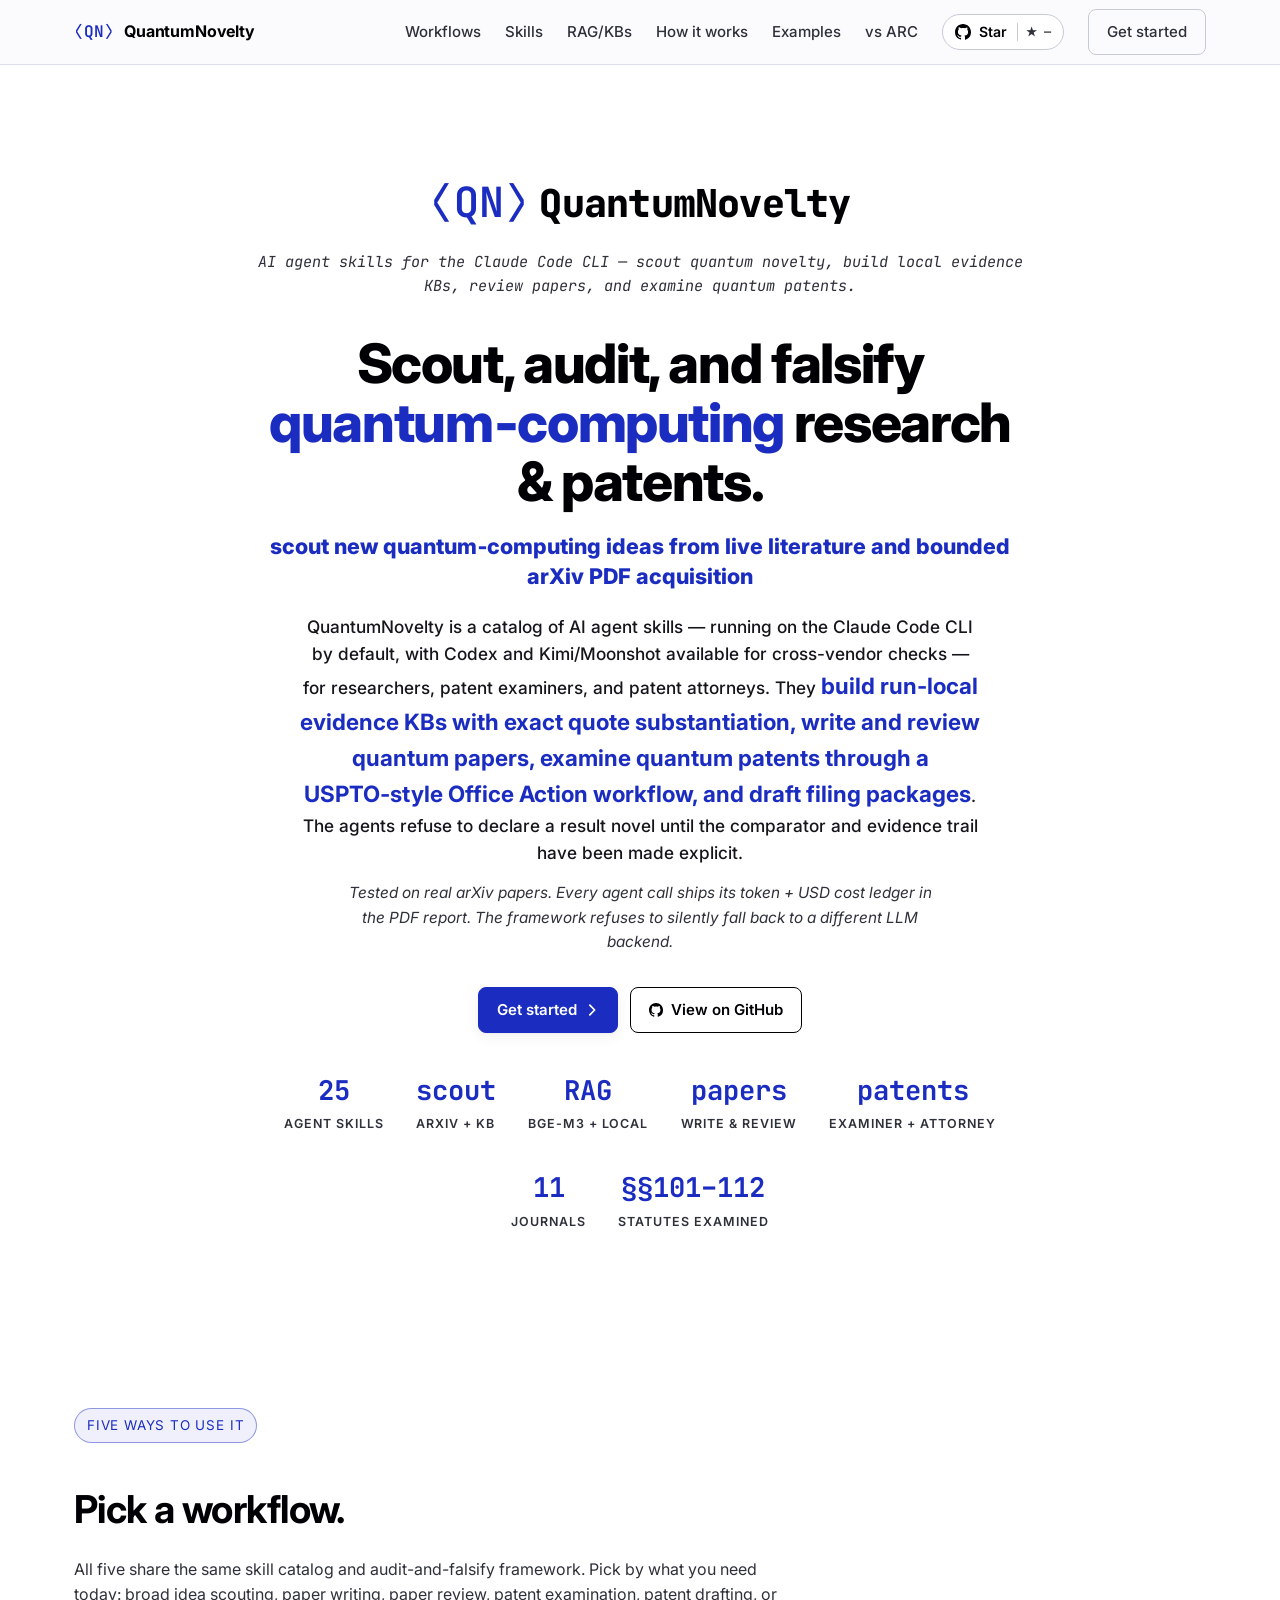
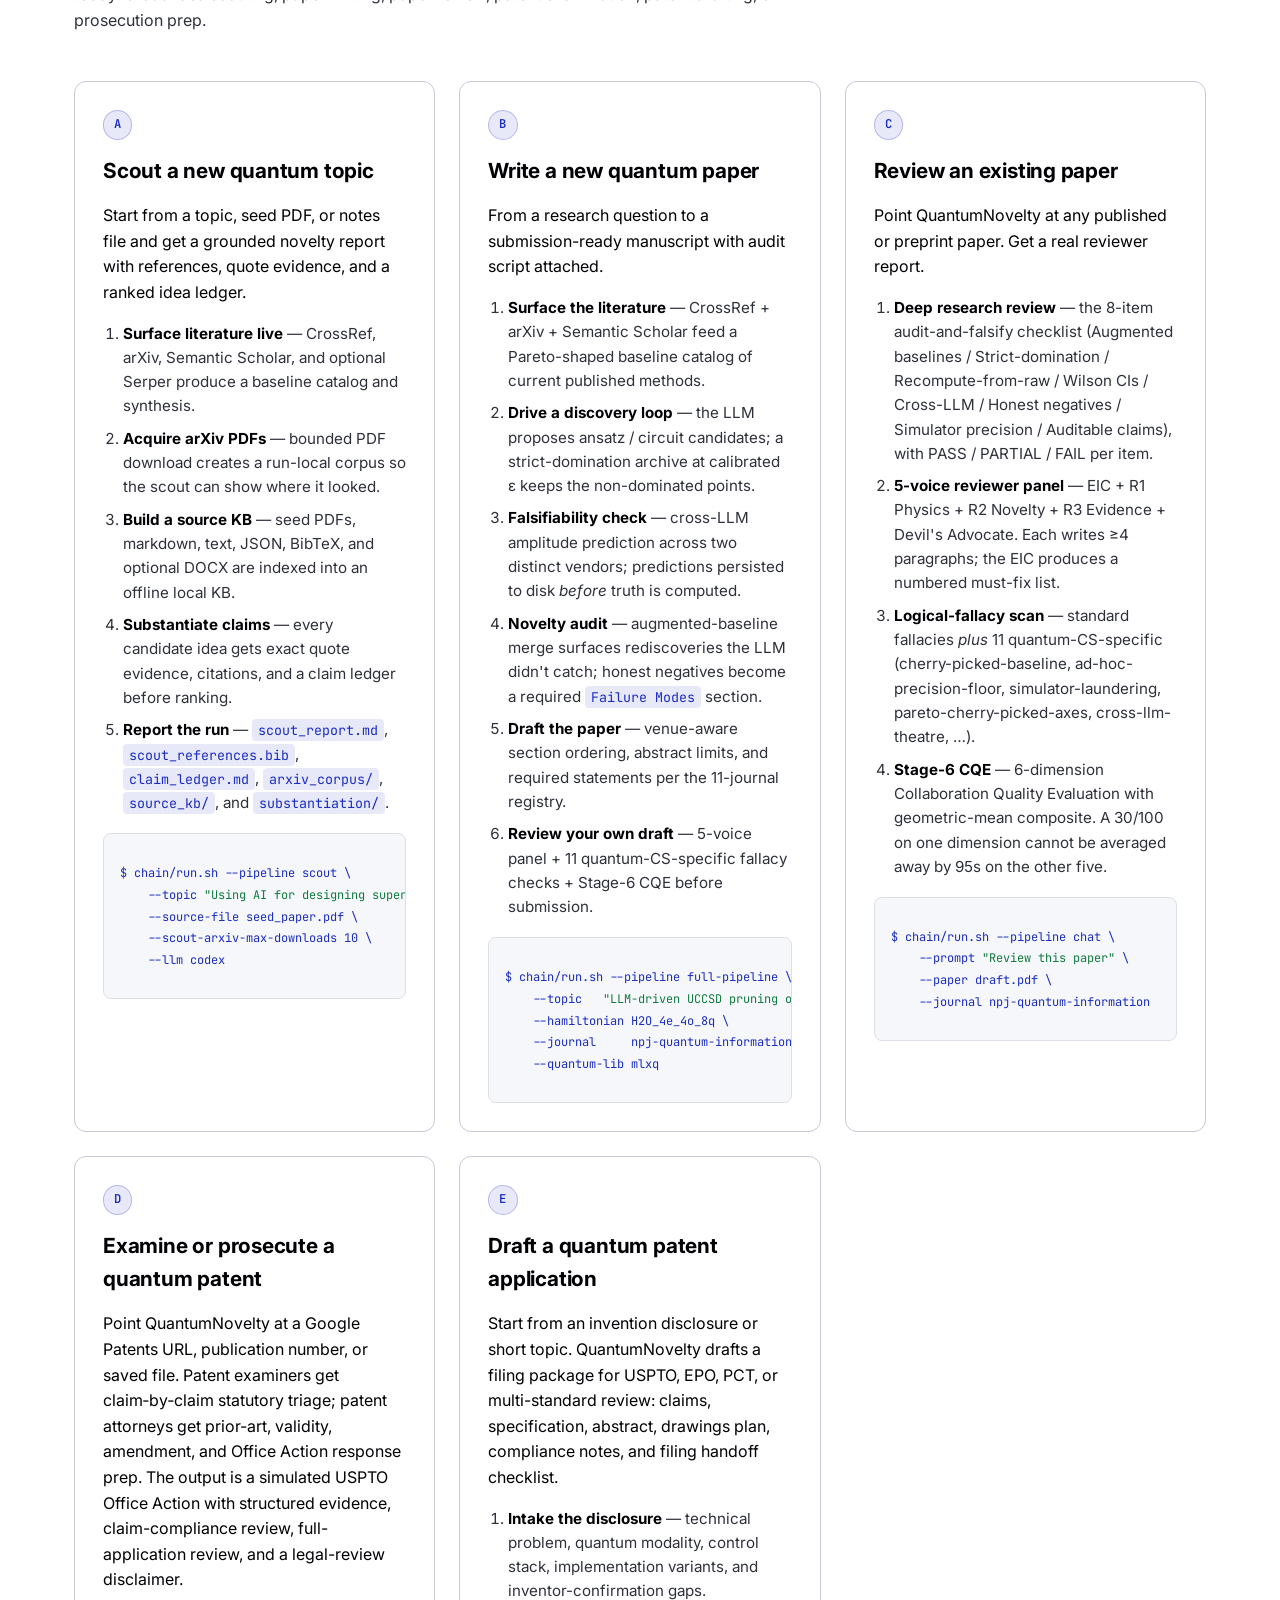
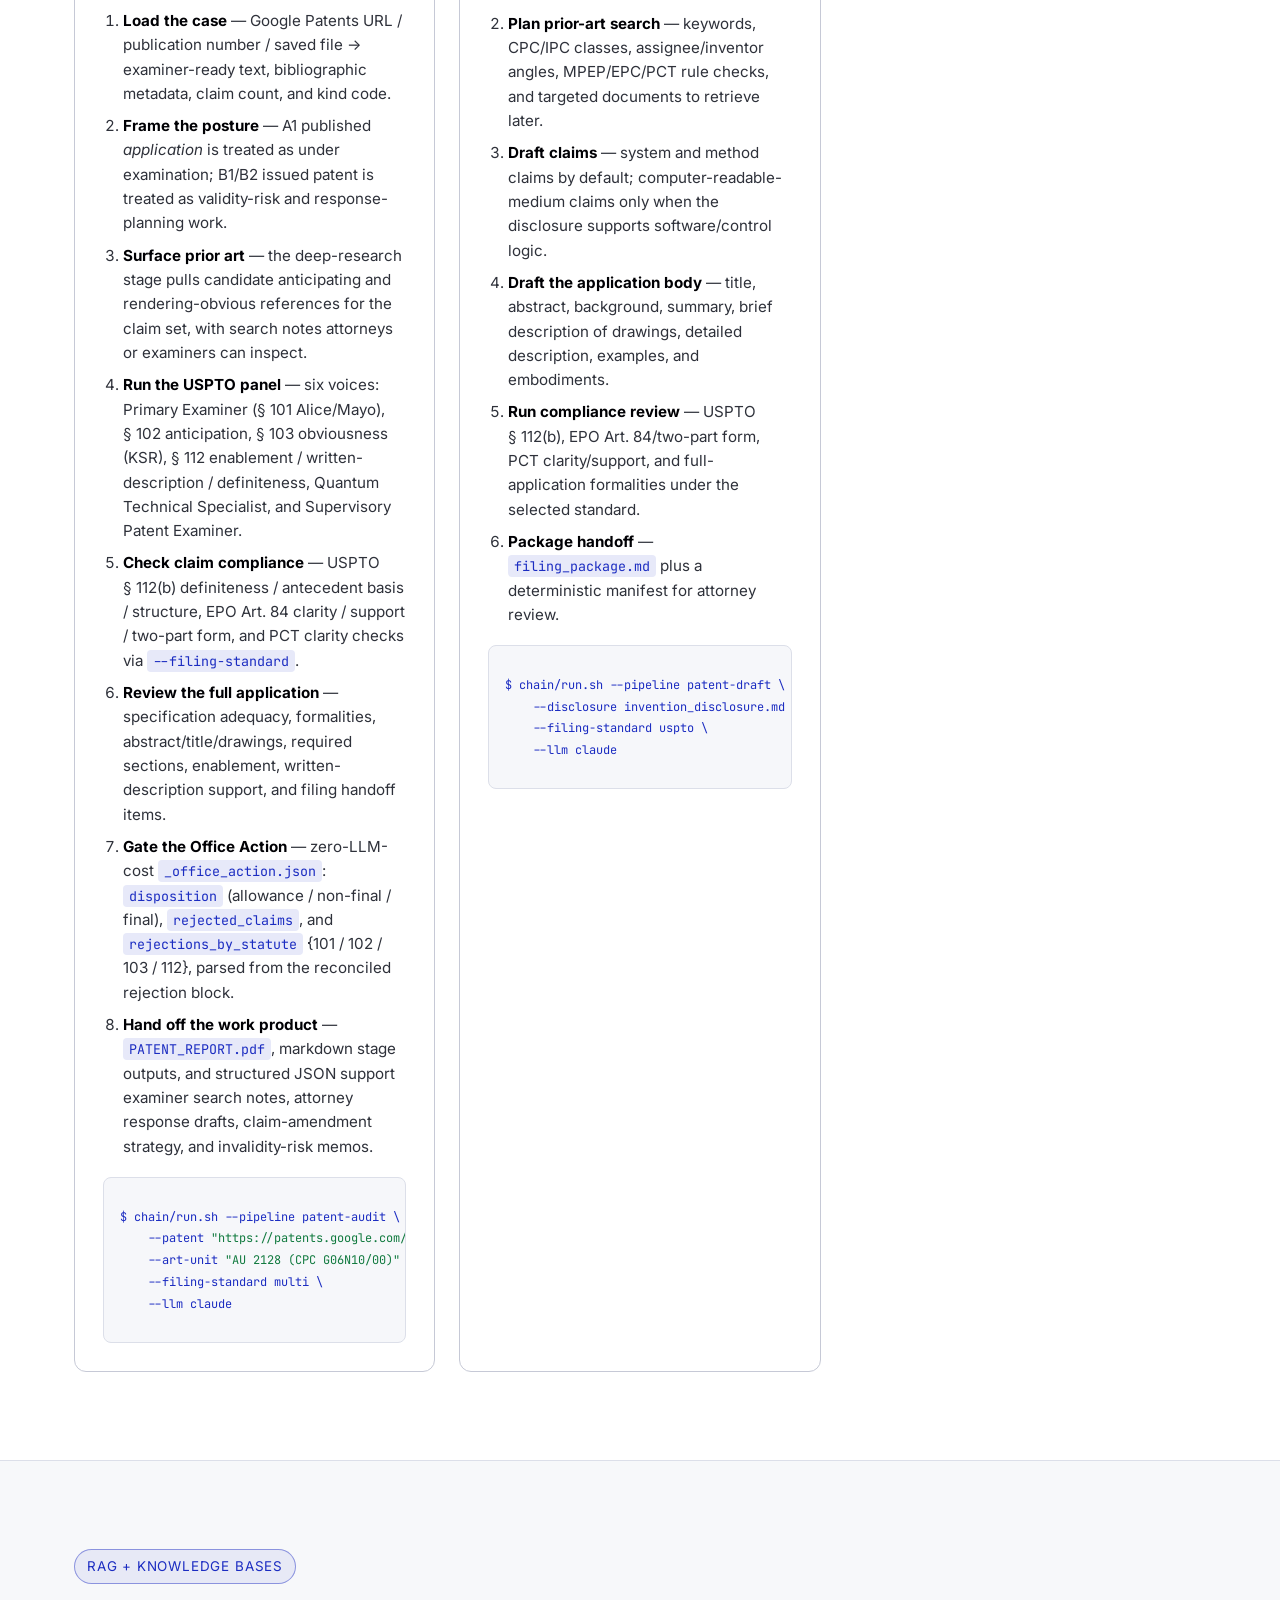
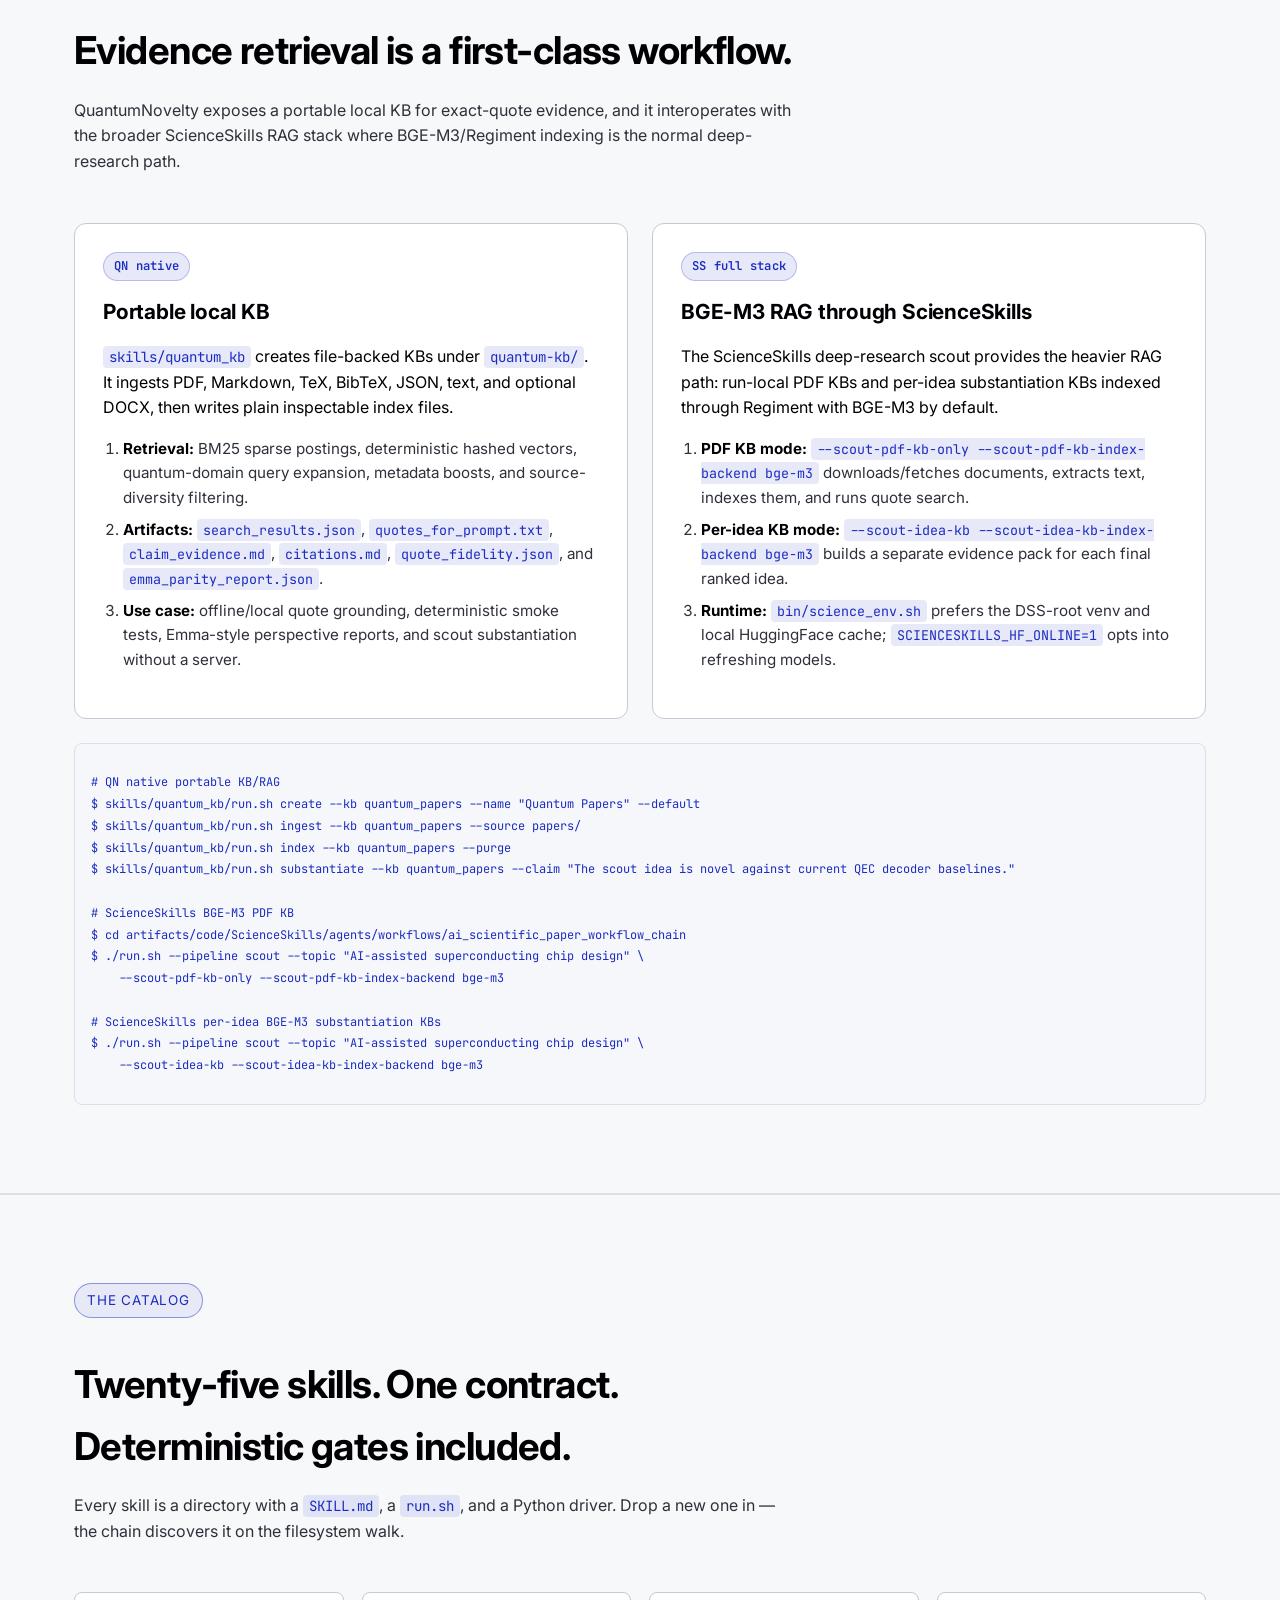
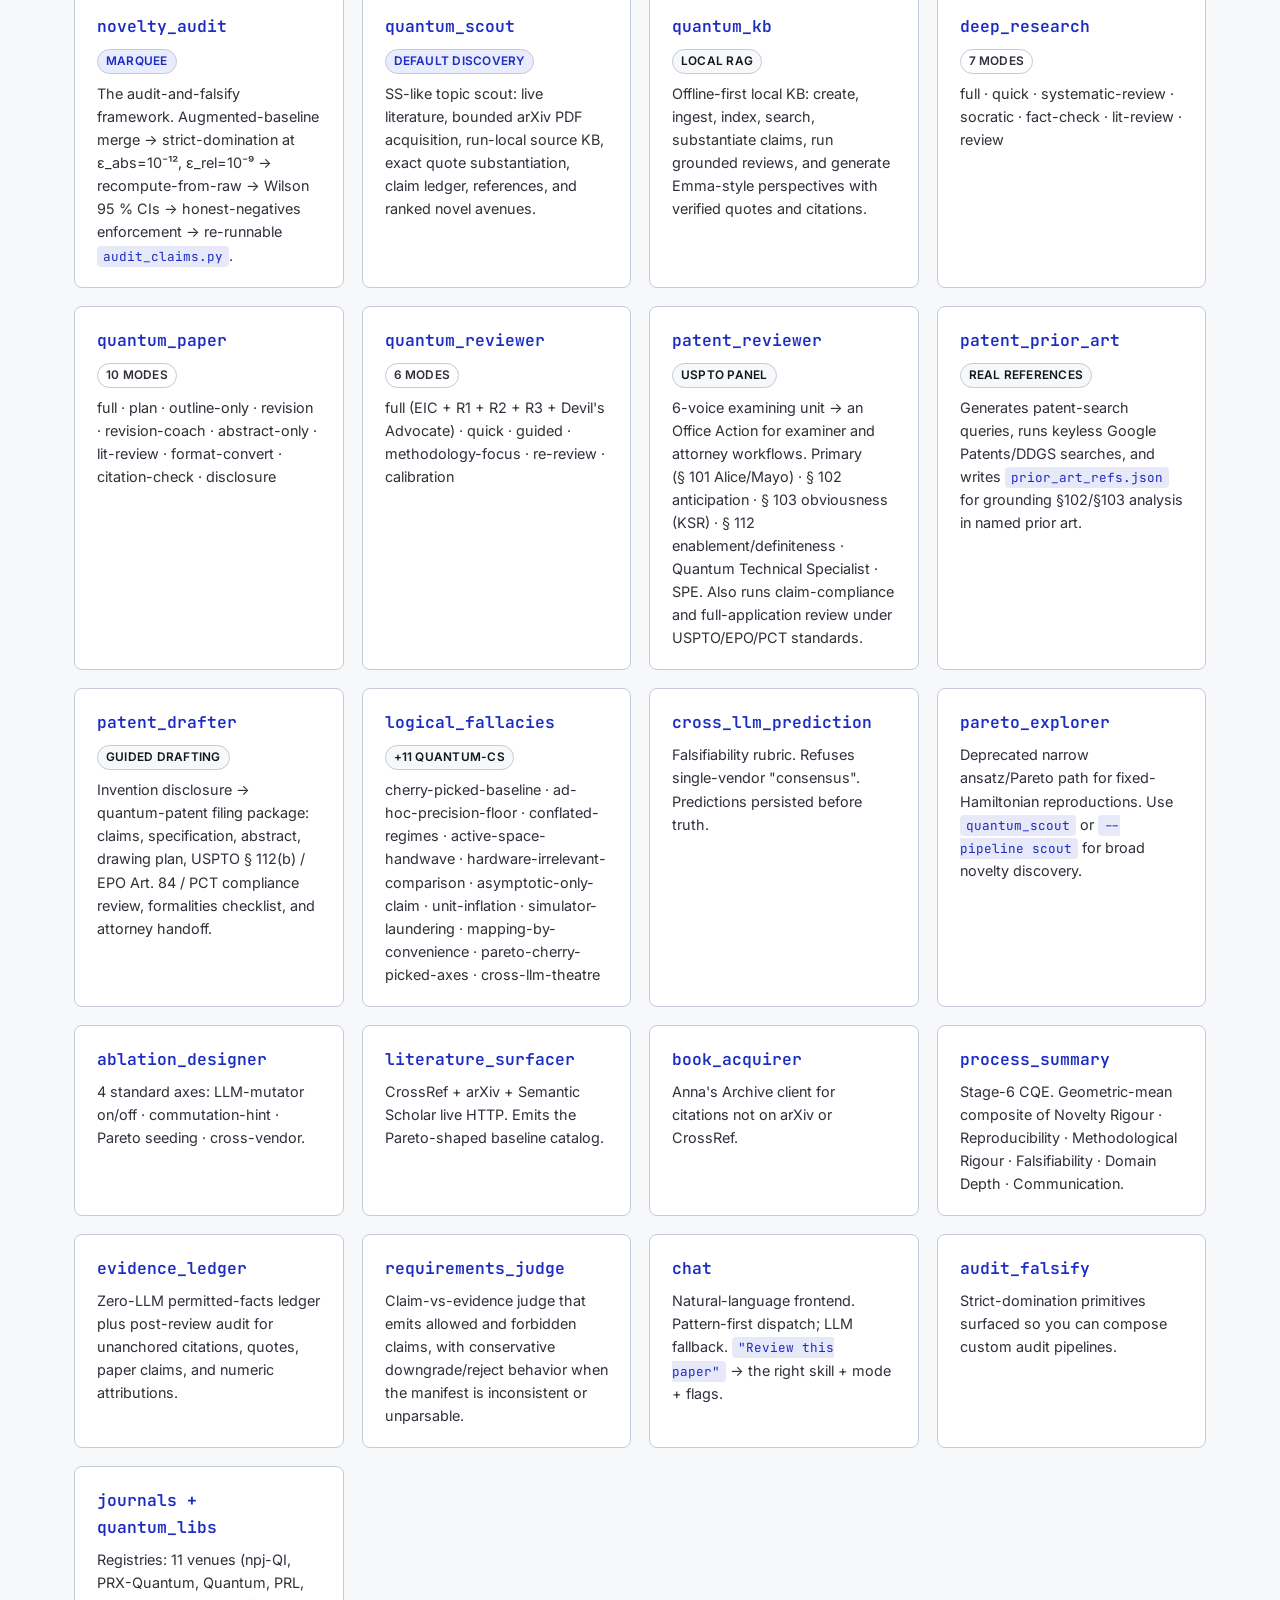
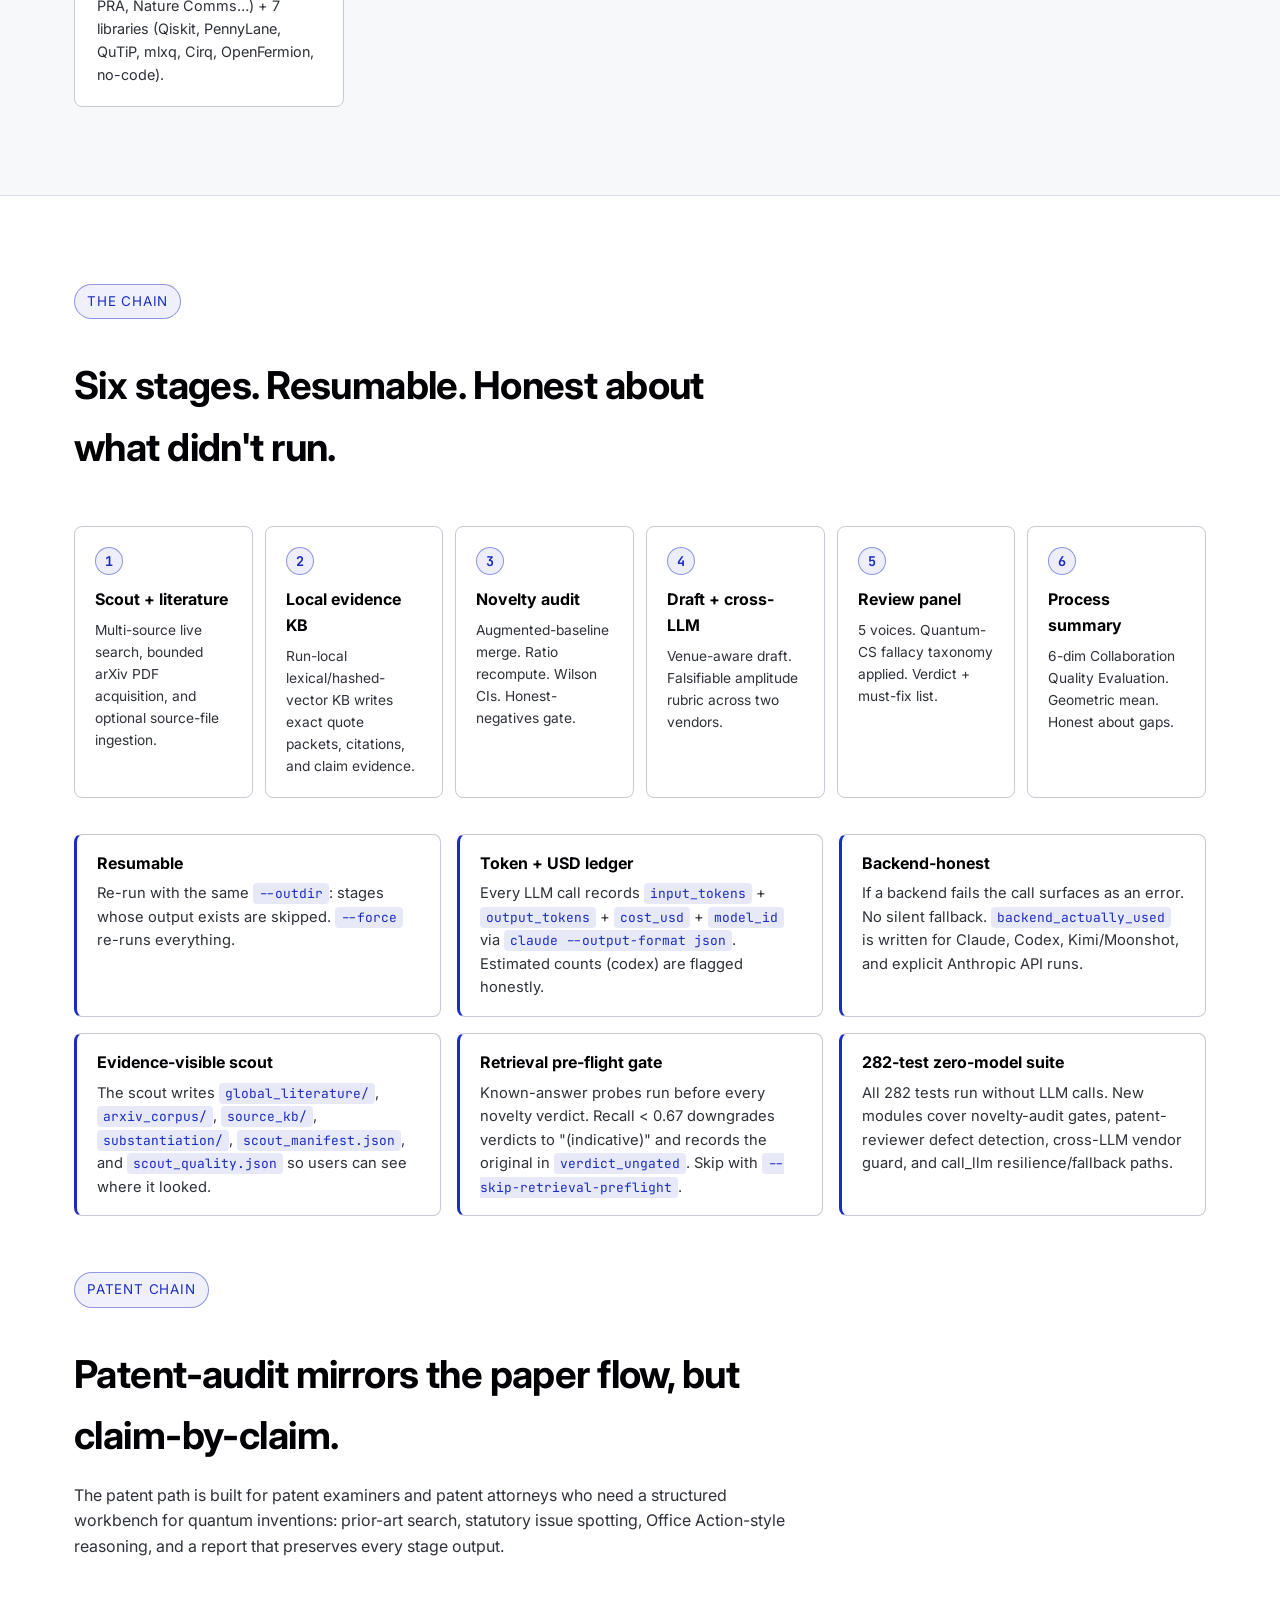
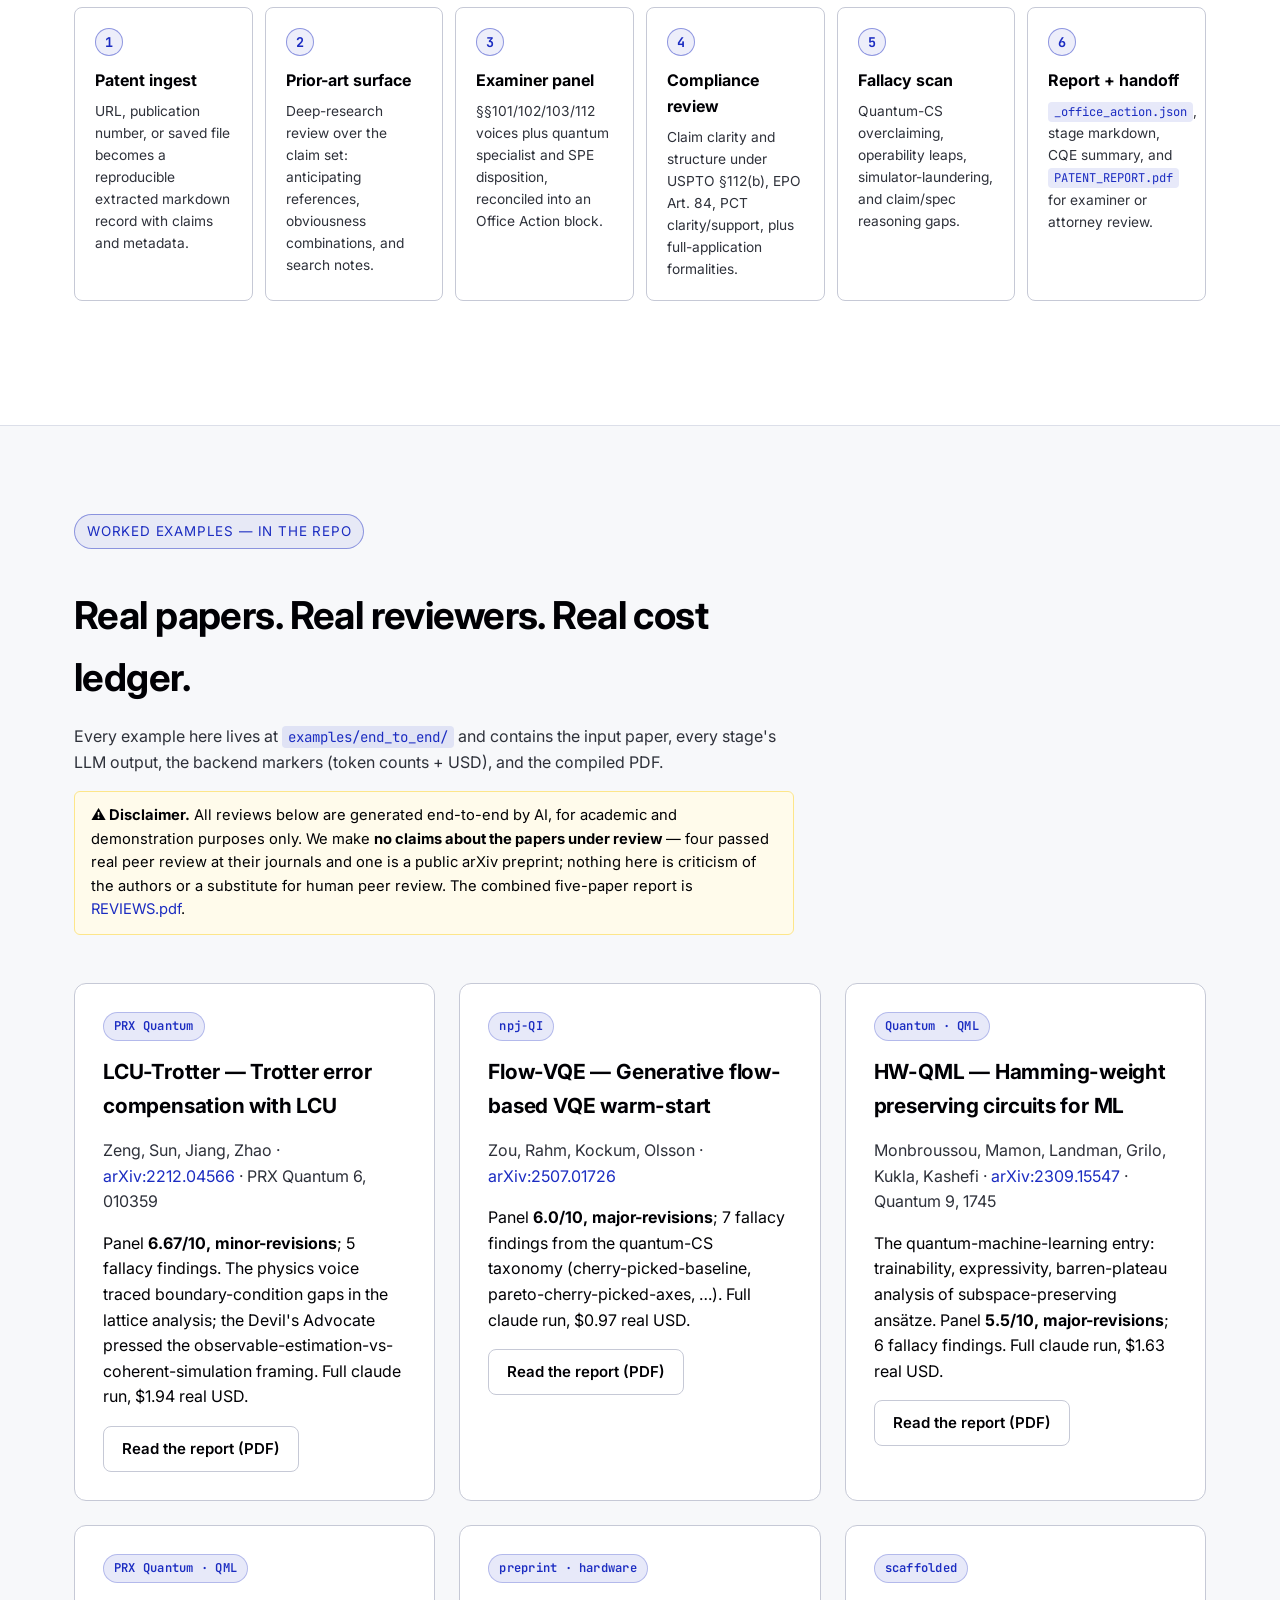
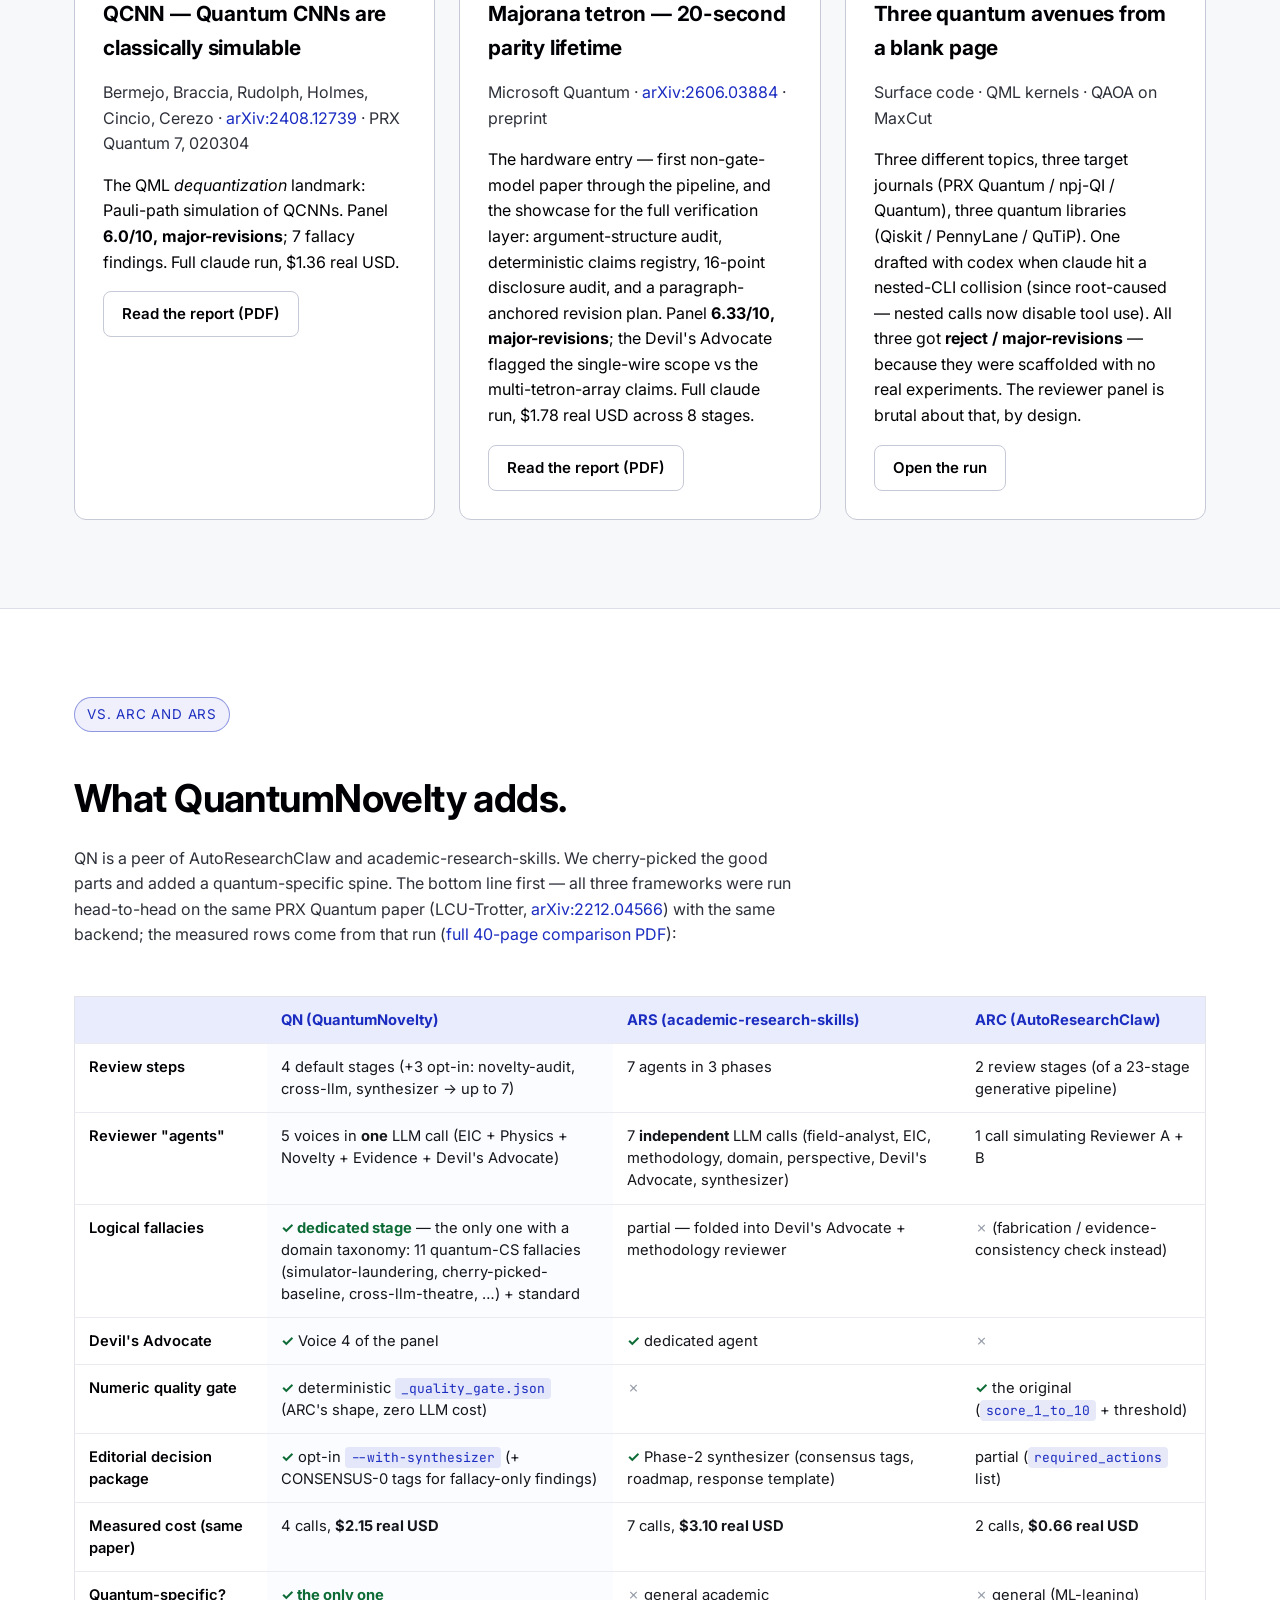
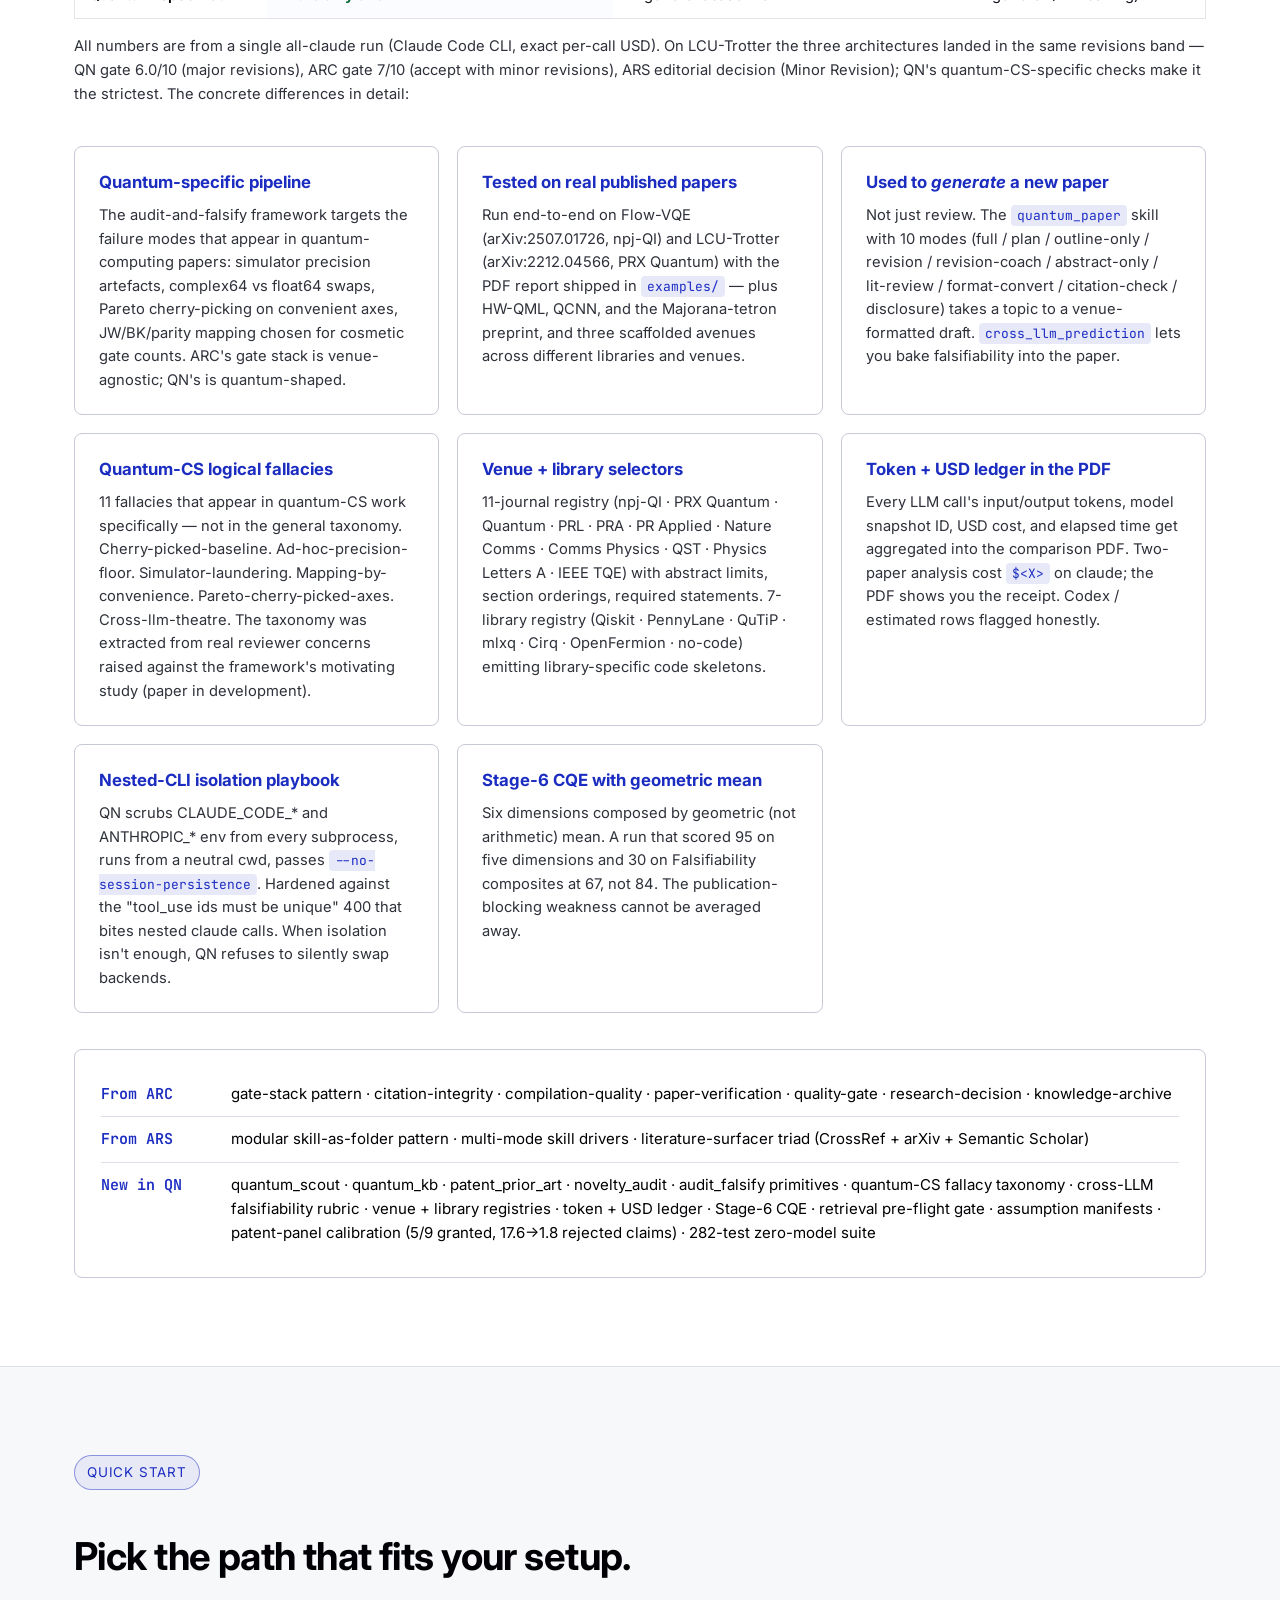
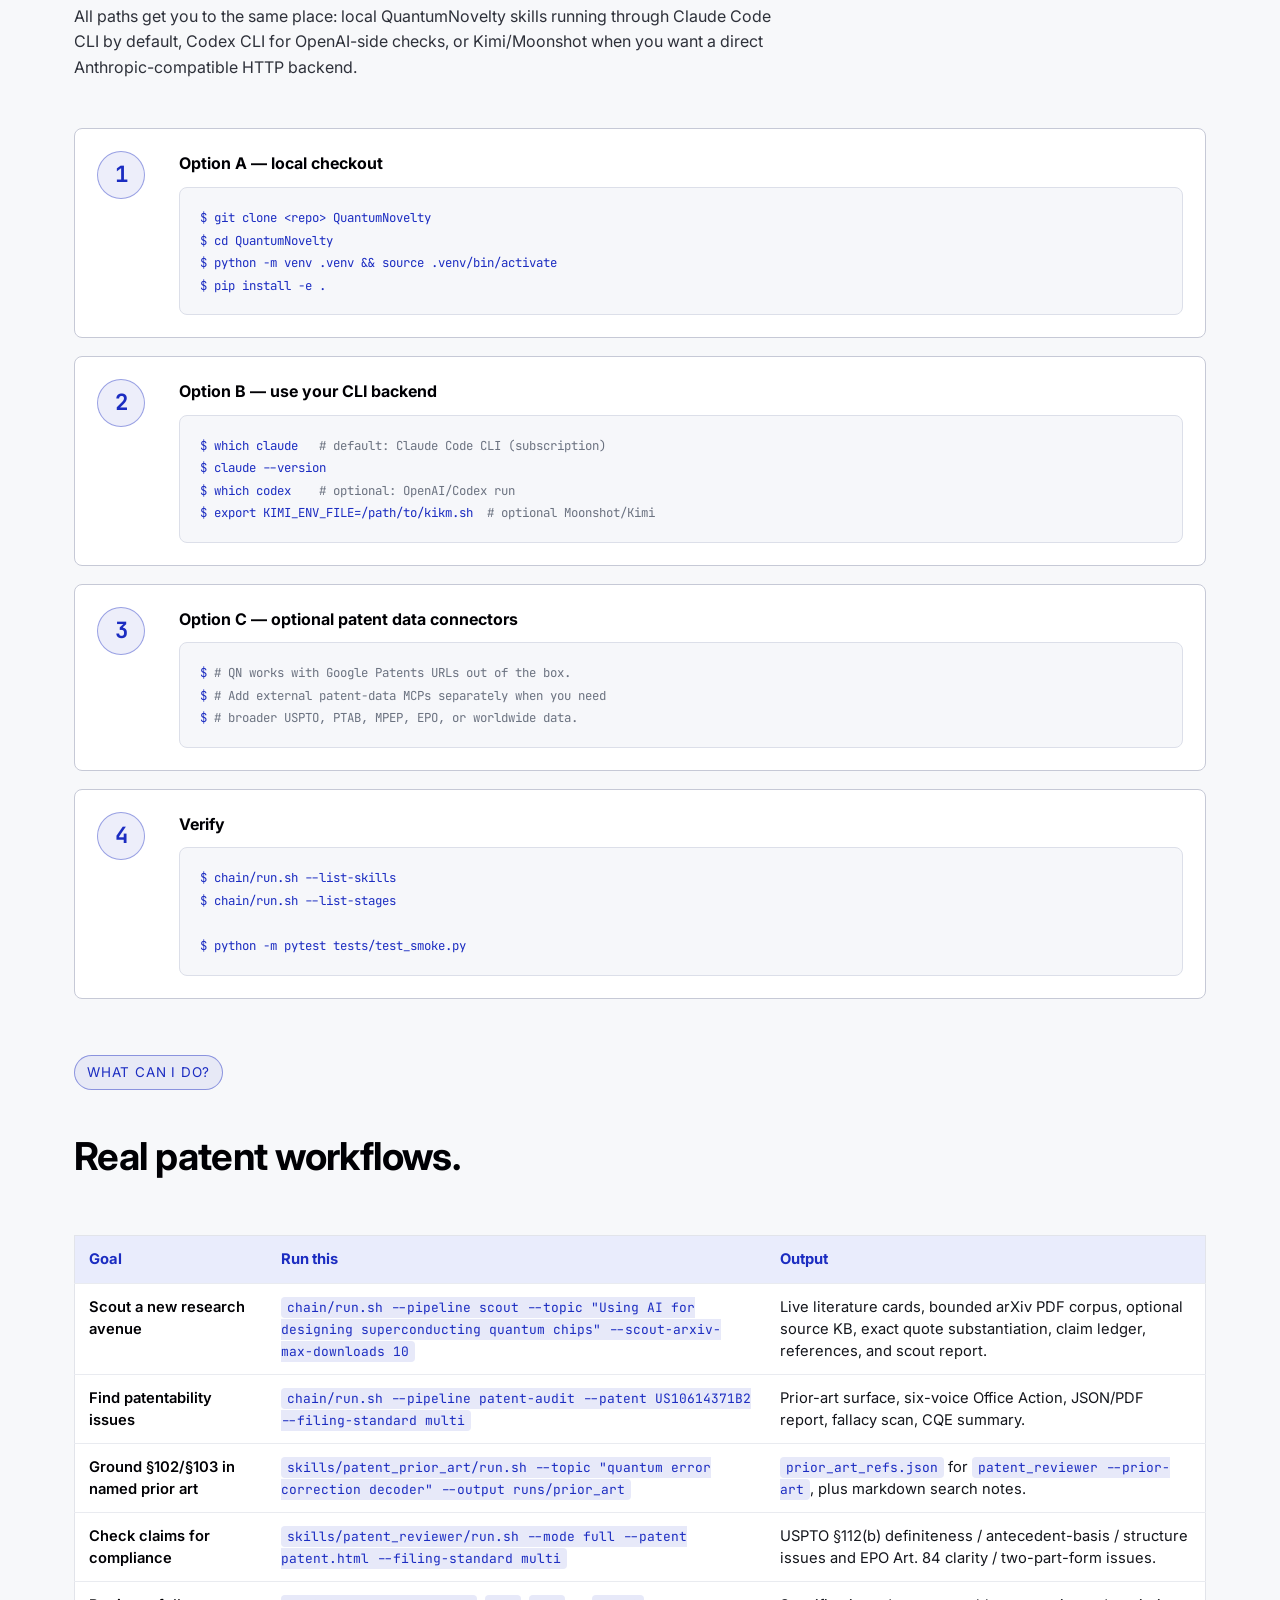
==== commit 2f4a0e9f: "site: retrieval pre-flight gate, assumption manifests, patent calibration callouts; highlight eviden" ====
--- a/index.html
+++ b/index.html
@@ -58,7 +58,7 @@
       Claude Code CLI by default, with Codex and Kimi/Moonshot available
       for cross-vendor checks — for researchers, patent examiners, and
       patent attorneys. They
-      <span class="lede-highlight">build run-local evidence KBs with exact
+      <span class="lede-highlight" style="font-size:1.3em;font-weight:700;">build run-local evidence KBs with exact
       quote substantiation, write and review quantum papers, examine quantum
       patents through a USPTO&#8209;style Office Action workflow, and draft
       filing packages</span>. The agents refuse to declare a result novel
@@ -438,6 +438,14 @@
         <h4>Evidence-visible scout</h4>
         <p>The scout writes <code>global_literature/</code>, <code>arxiv_corpus/</code>, <code>source_kb/</code>, <code>substantiation/</code>, <code>scout_manifest.json</code>, and <code>scout_quality.json</code> so users can see where it looked.</p>
       </div>
+      <div class="callout">
+        <h4>Retrieval pre-flight gate</h4>
+        <p>Known-answer probes run before every novelty verdict. Recall &lt; 0.67 downgrades verdicts to "(indicative)" and records the original in <code>verdict_ungated</code>. Skip with <code>--skip-retrieval-preflight</code>.</p>
+      </div>
+      <div class="callout">
+        <h4>282-test zero-model suite</h4>
+        <p>All 282 tests run without LLM calls. New modules cover novelty-audit gates, patent-reviewer defect detection, cross-LLM vendor guard, and call_llm resilience/fallback paths.</p>
+      </div>
     </div>
 
     <div class="section-head patent-flow-head">
@@ -659,7 +667,7 @@
       </div>
       <div class="prov-row">
         <span class="prov-label">New in QN</span>
-        <span>quantum_scout · quantum_kb · patent_prior_art · novelty_audit · audit_falsify primitives · quantum-CS fallacy taxonomy · cross-LLM falsifiability rubric · venue + library registries · token + USD ledger · Stage-6 CQE</span>
+        <span>quantum_scout · quantum_kb · patent_prior_art · novelty_audit · audit_falsify primitives · quantum-CS fallacy taxonomy · cross-LLM falsifiability rubric · venue + library registries · token + USD ledger · Stage-6 CQE · retrieval pre-flight gate · assumption manifests · patent-panel calibration (5/9 granted, 17.6→1.8 rejected claims) · 282-test zero-model suite</span>
       </div>
     </div>
   </div>
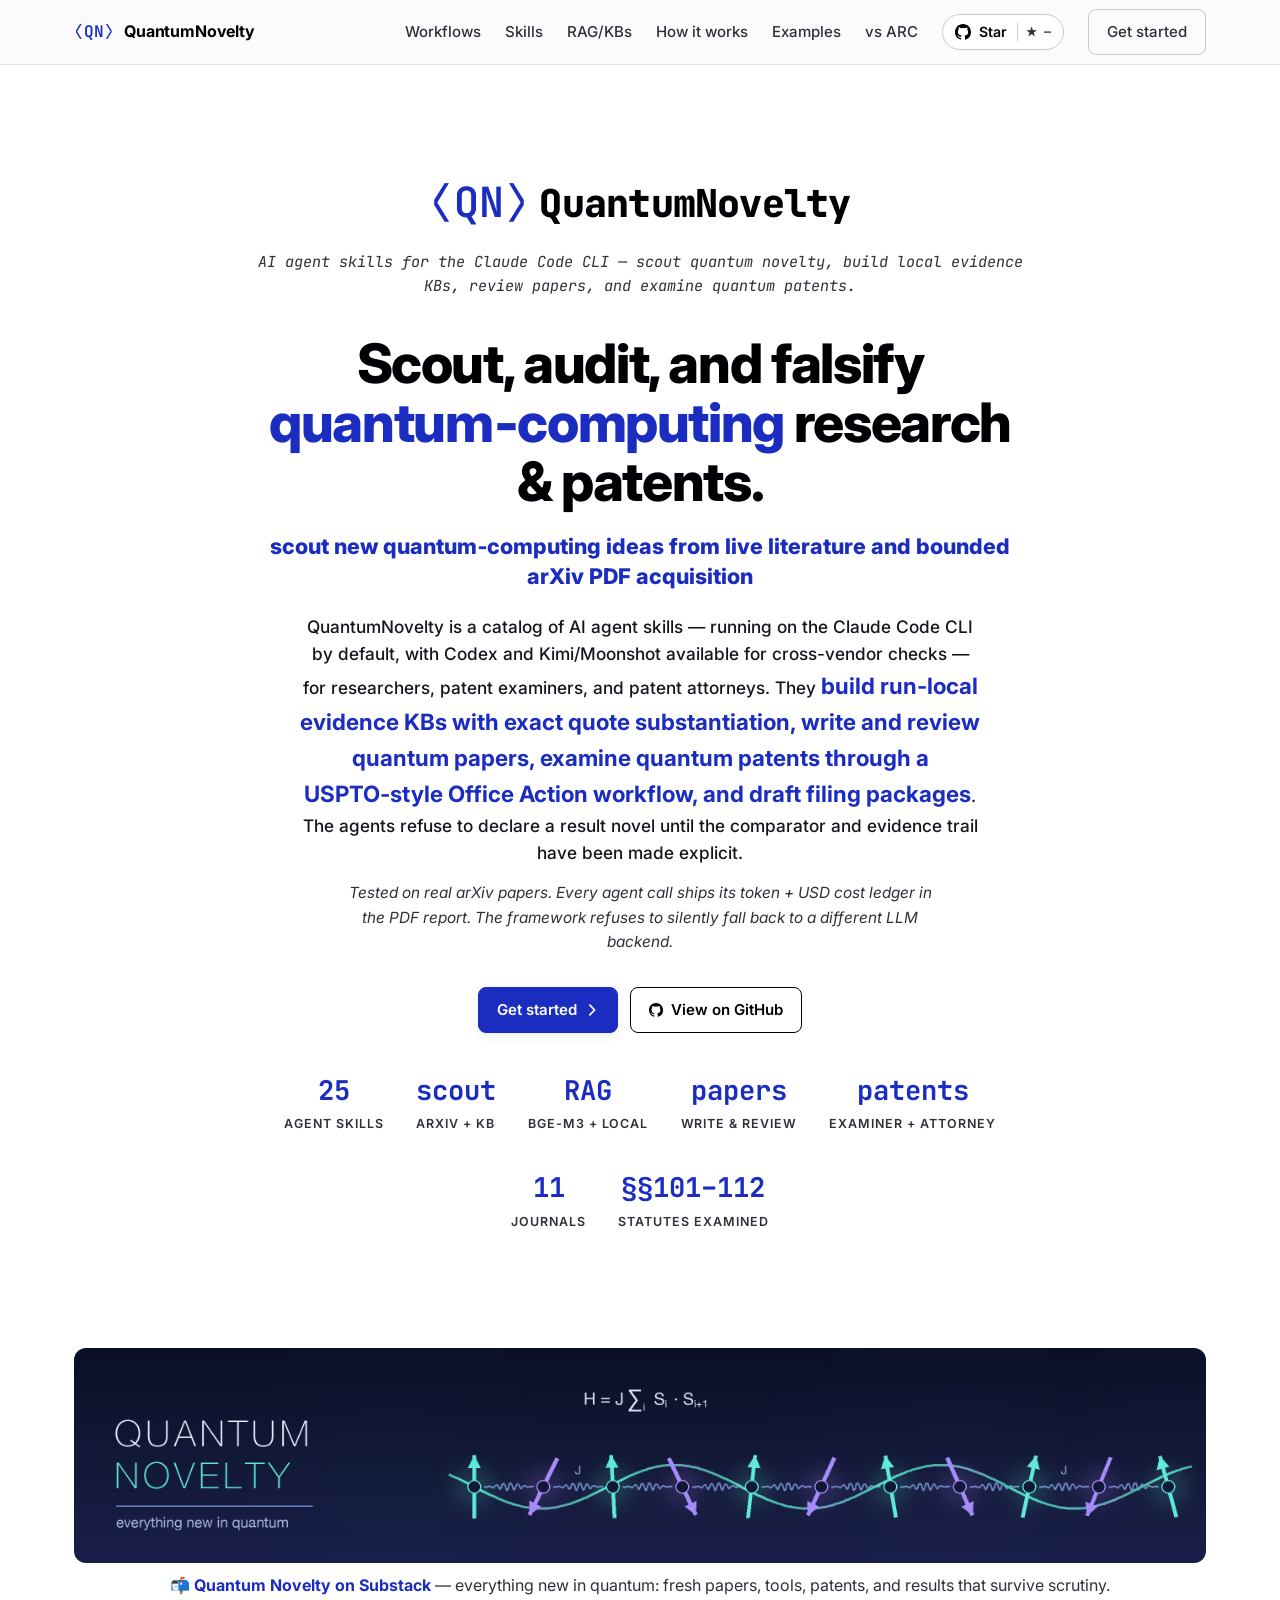
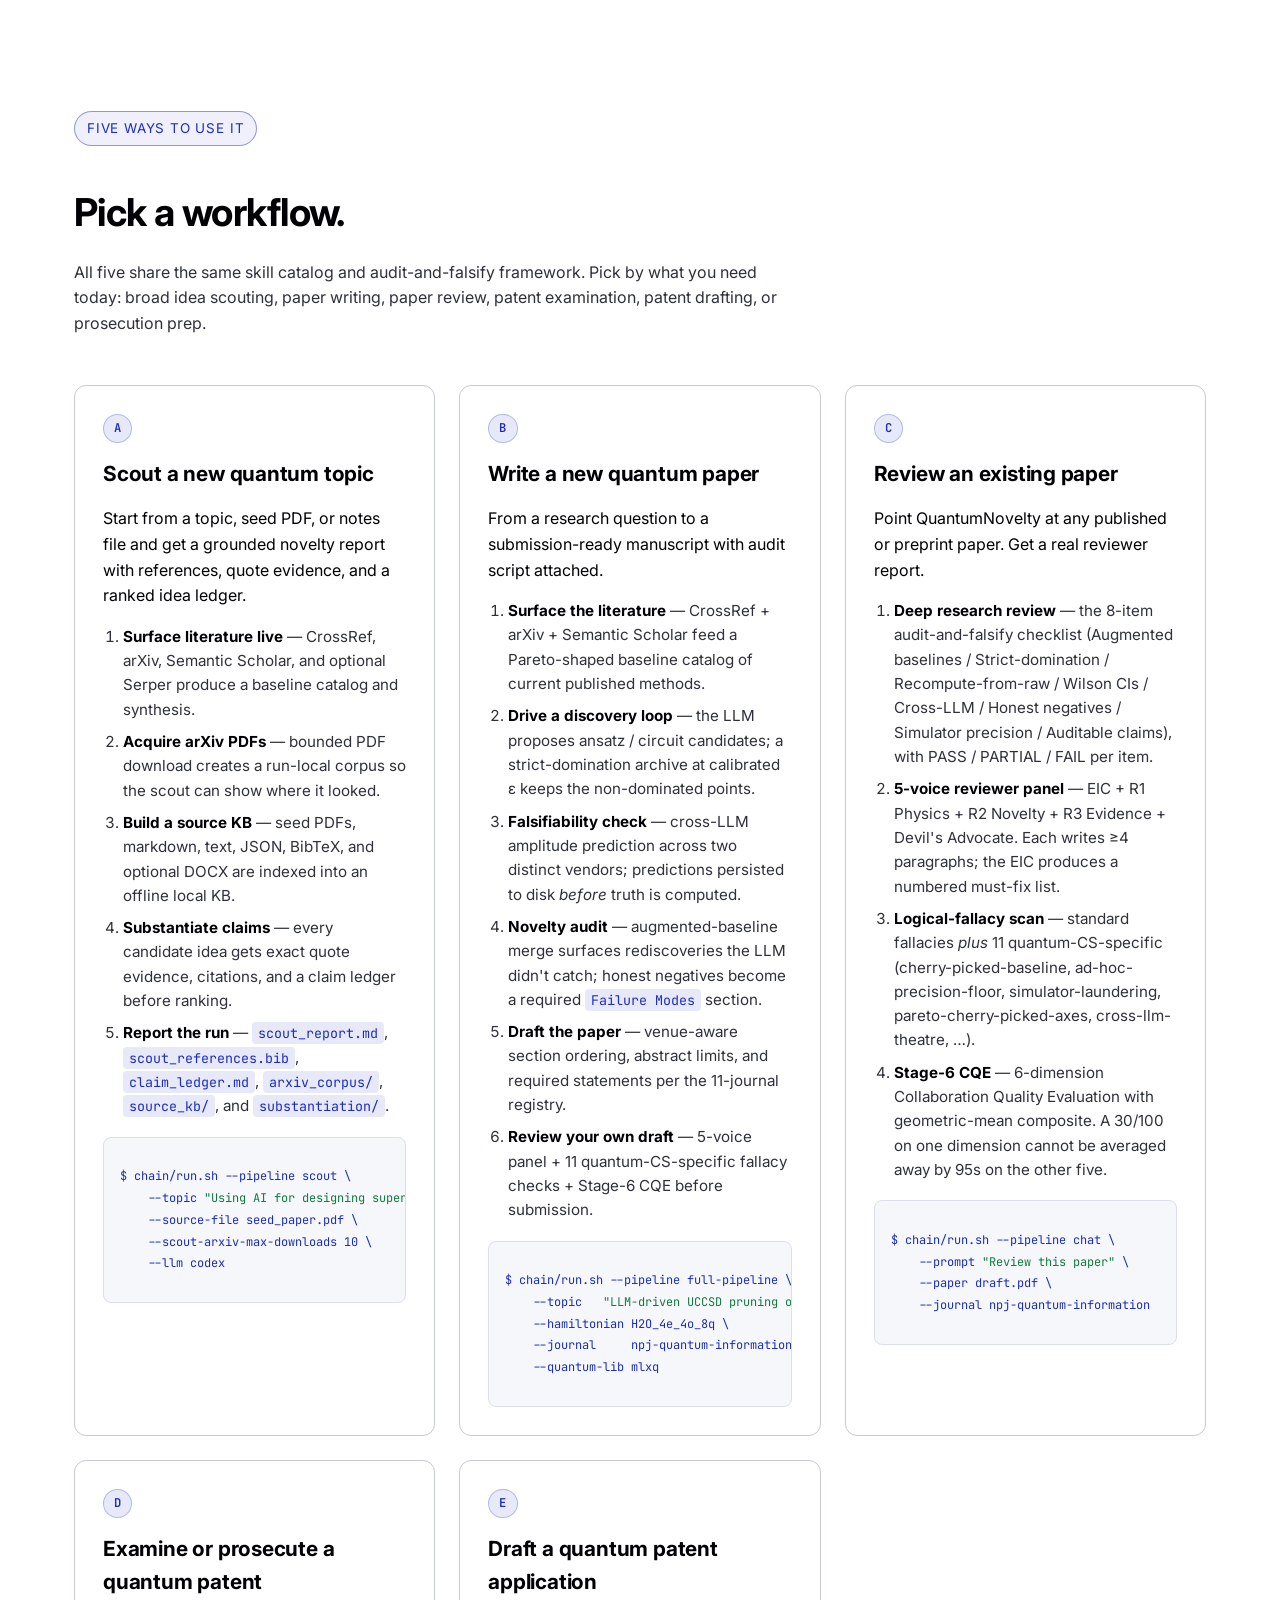
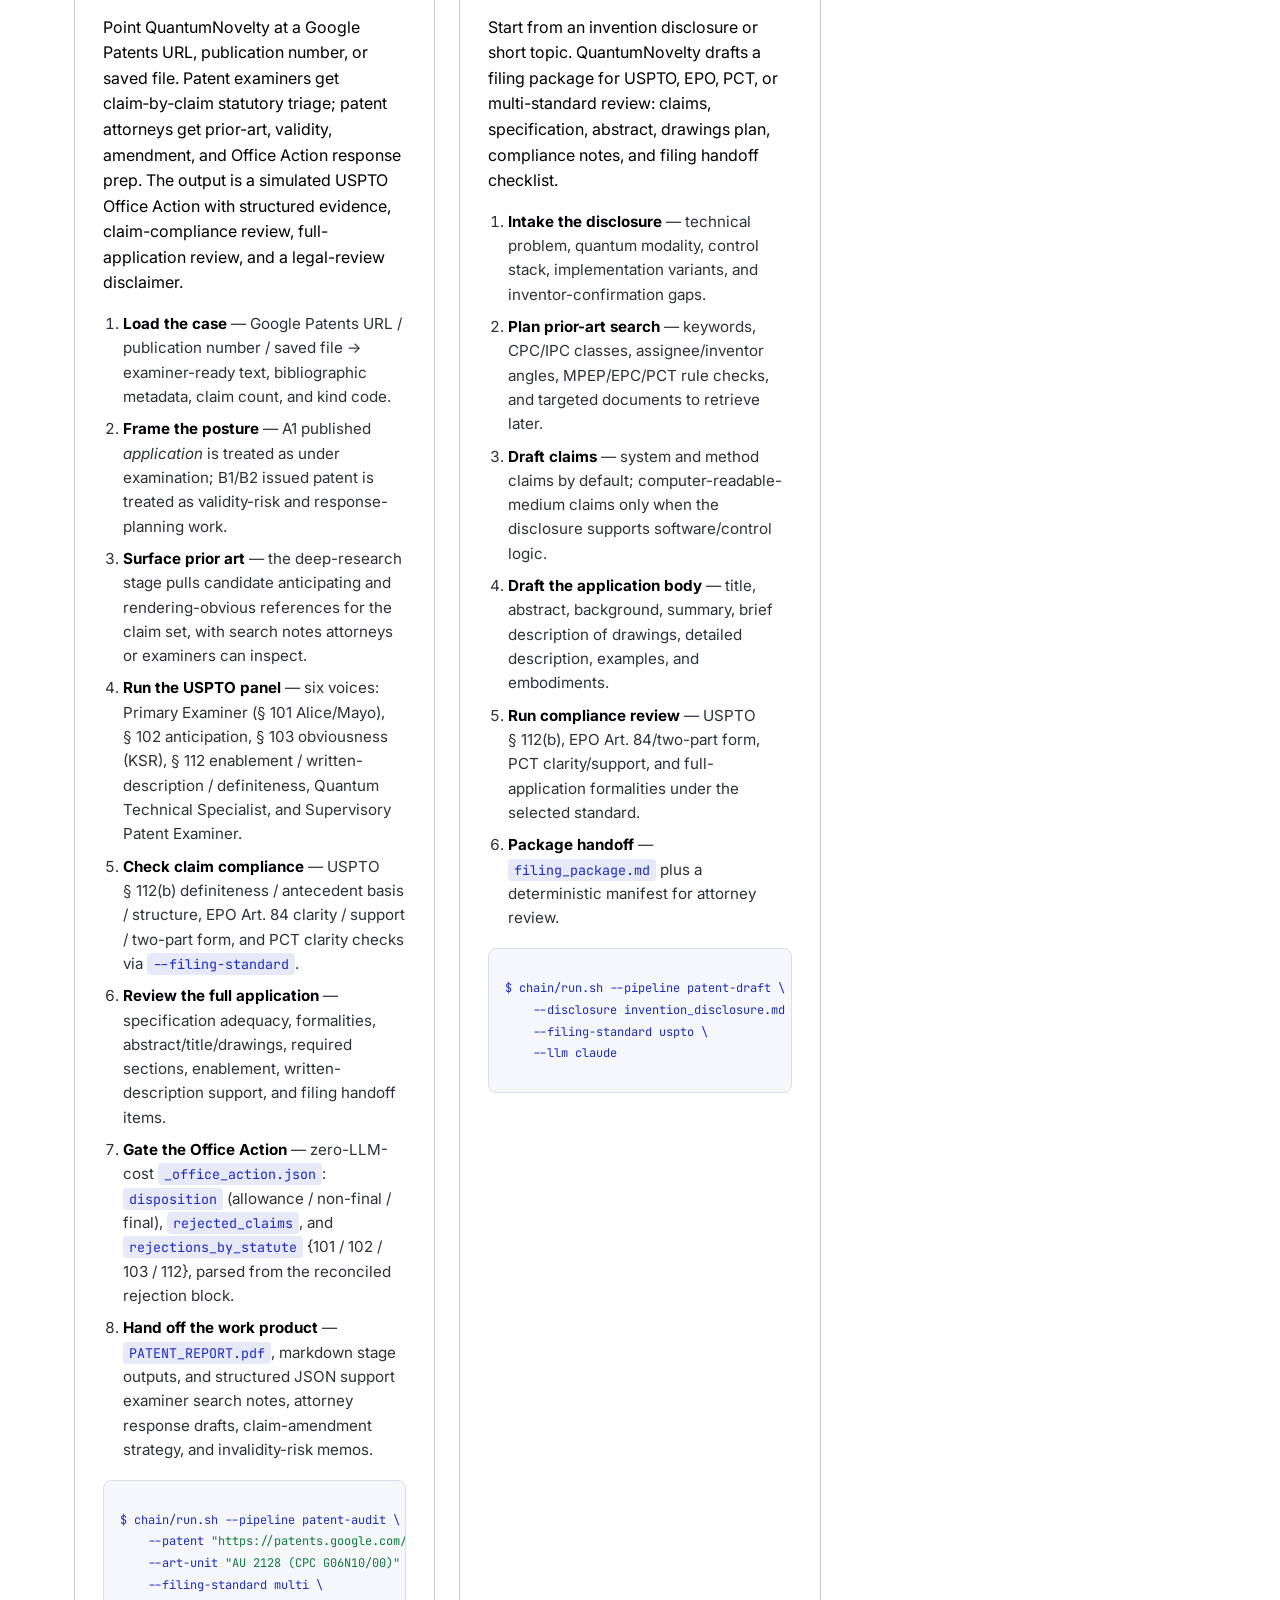
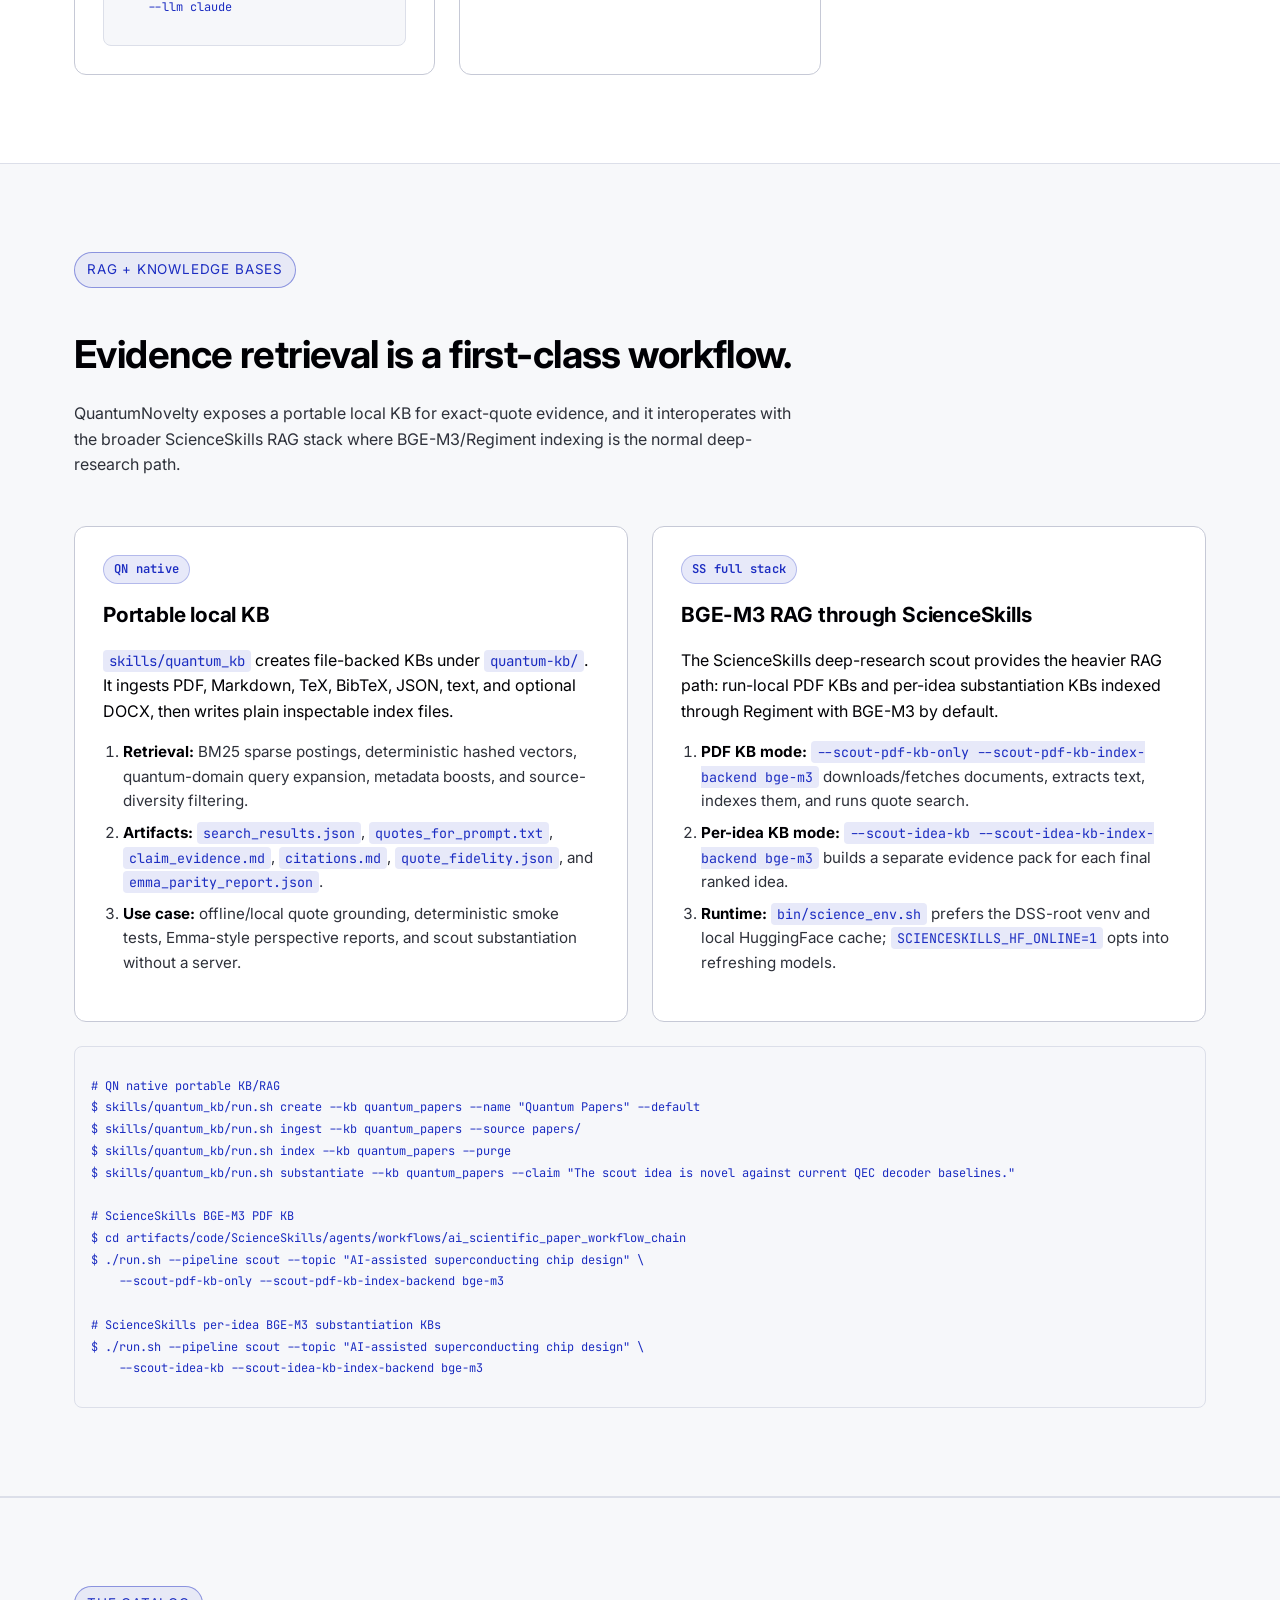
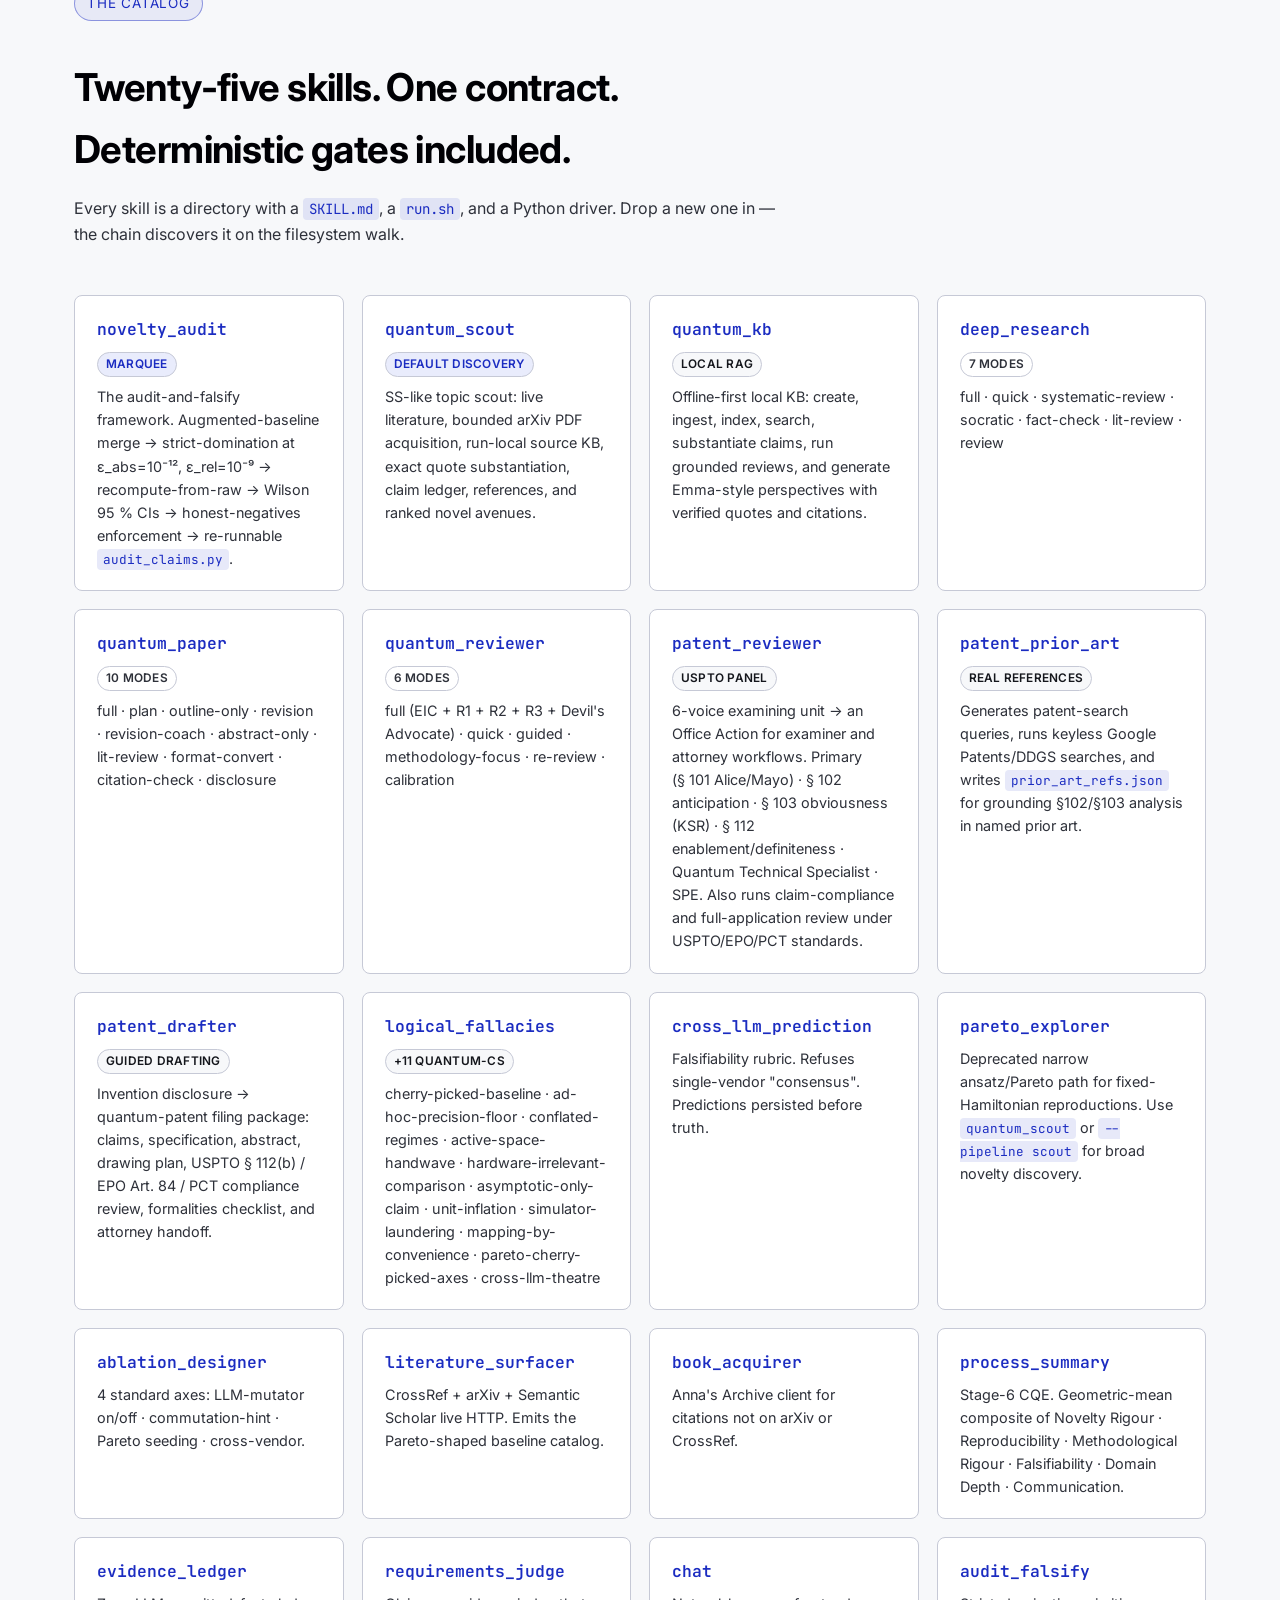
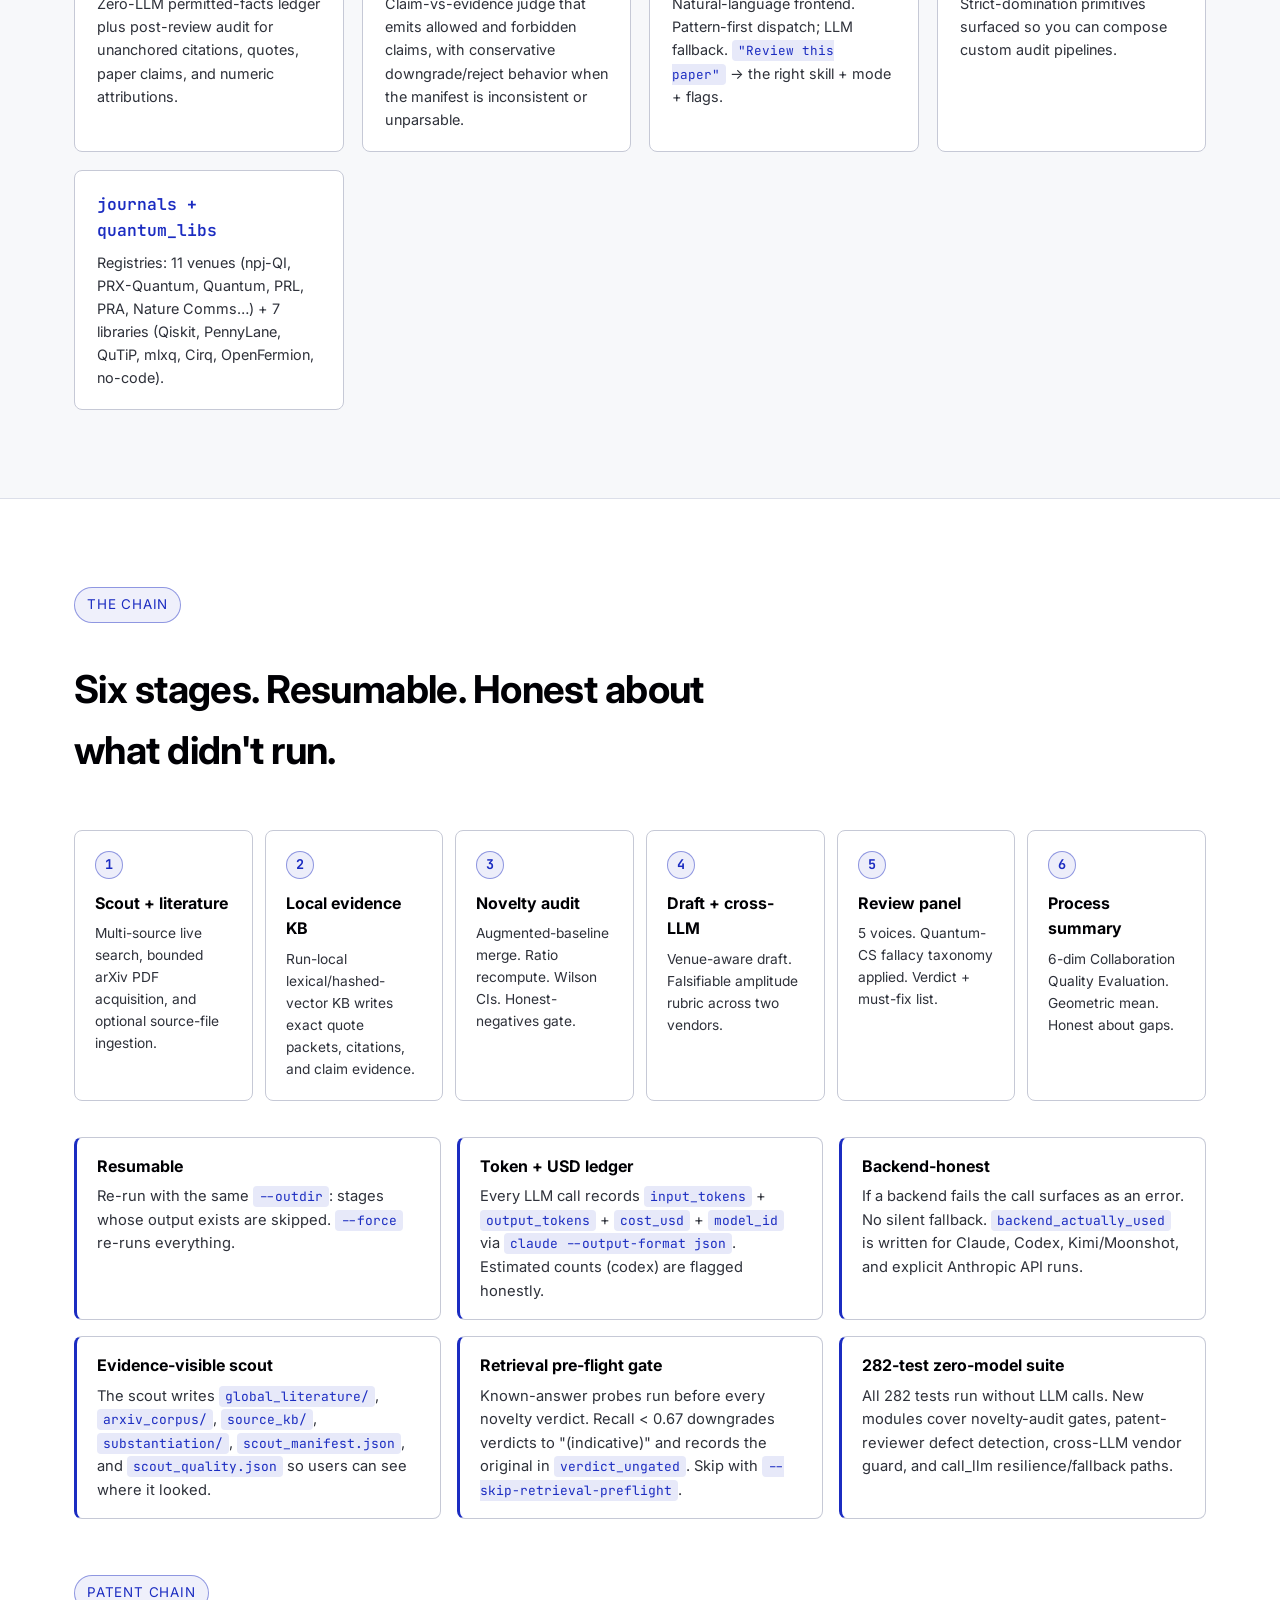
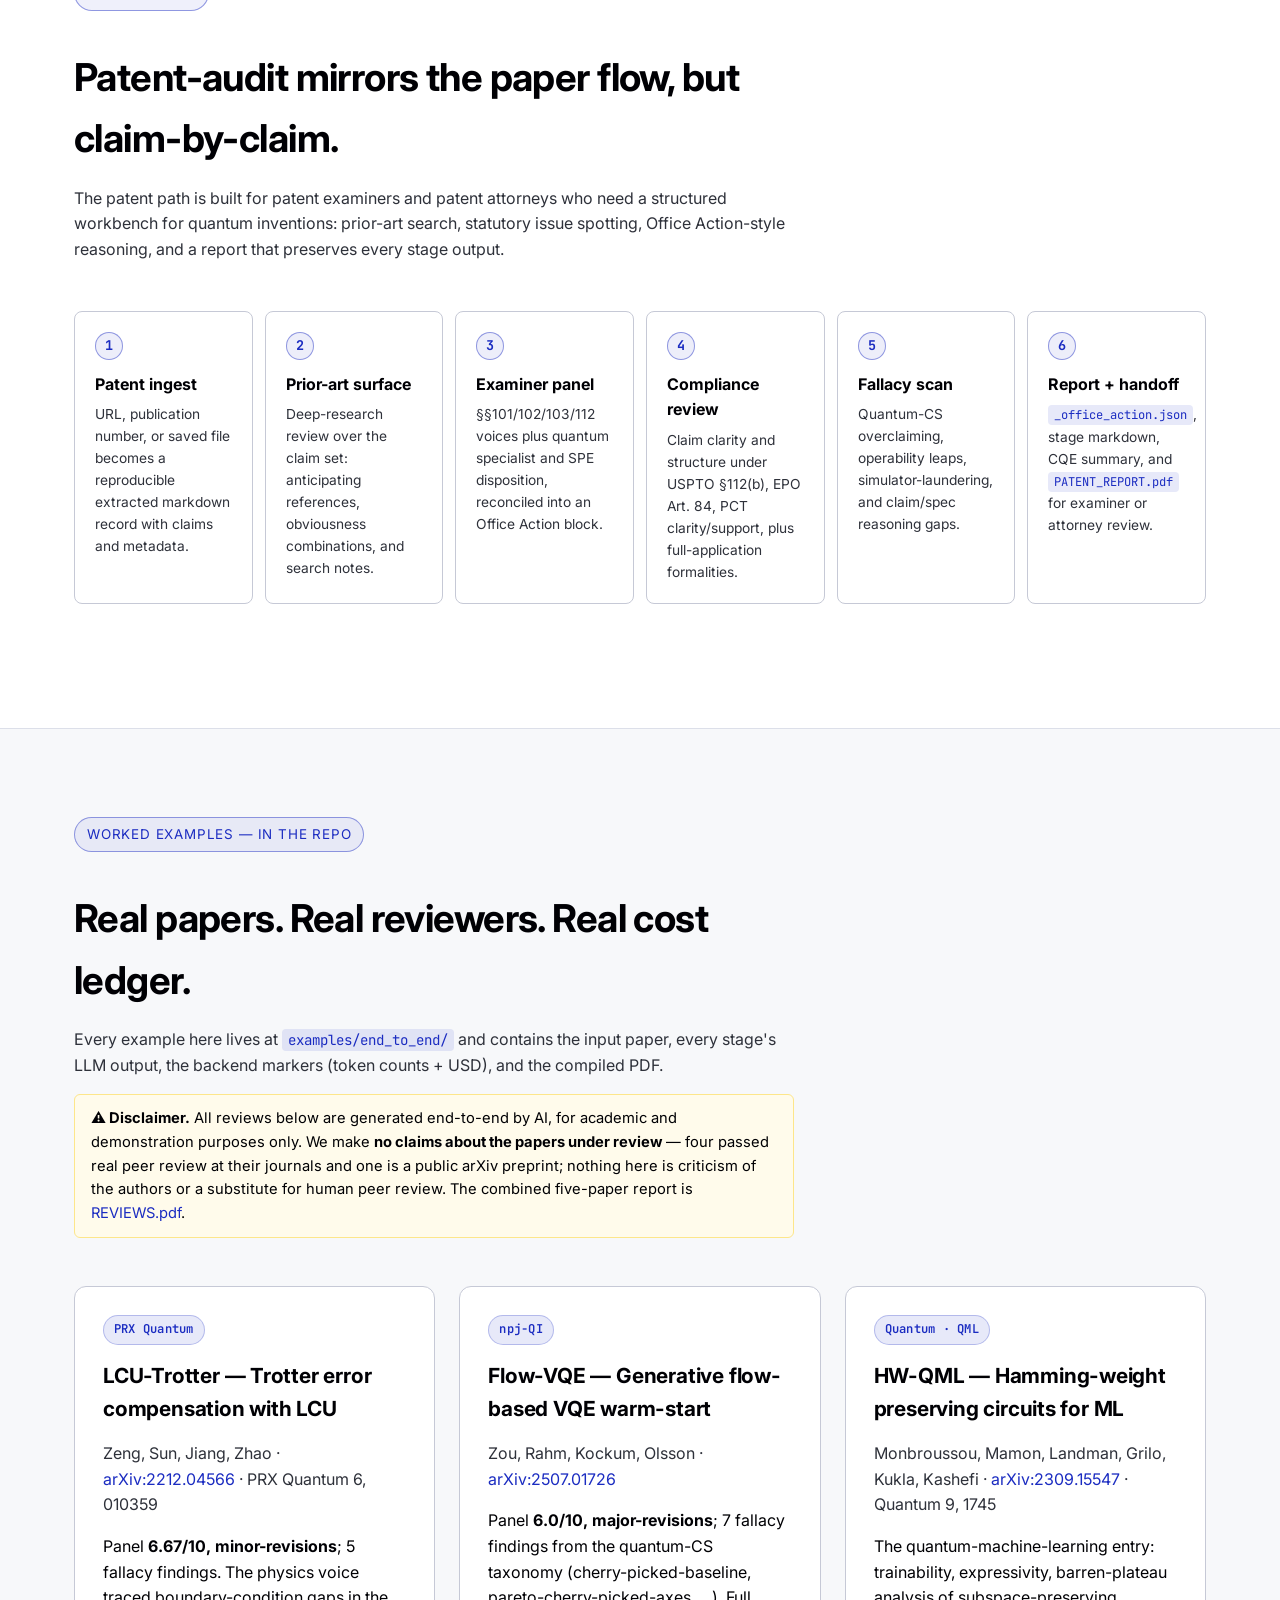
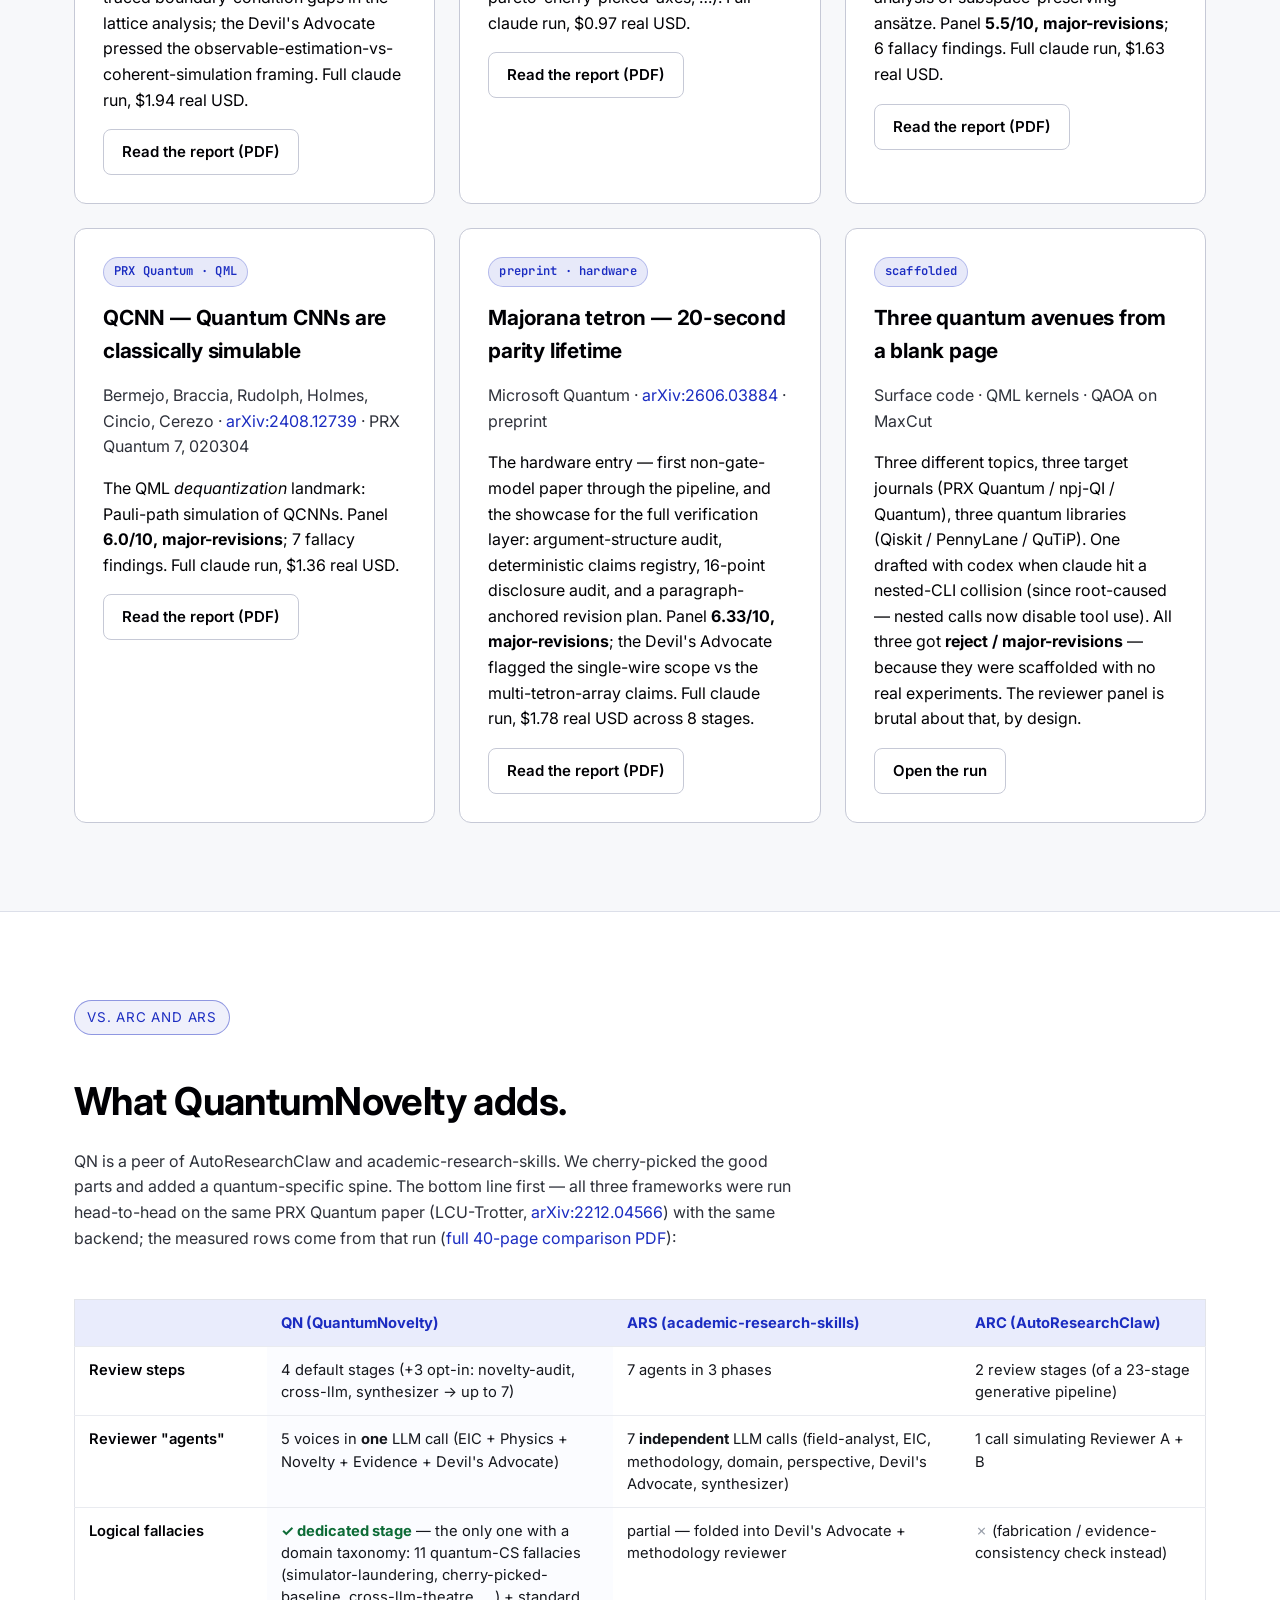
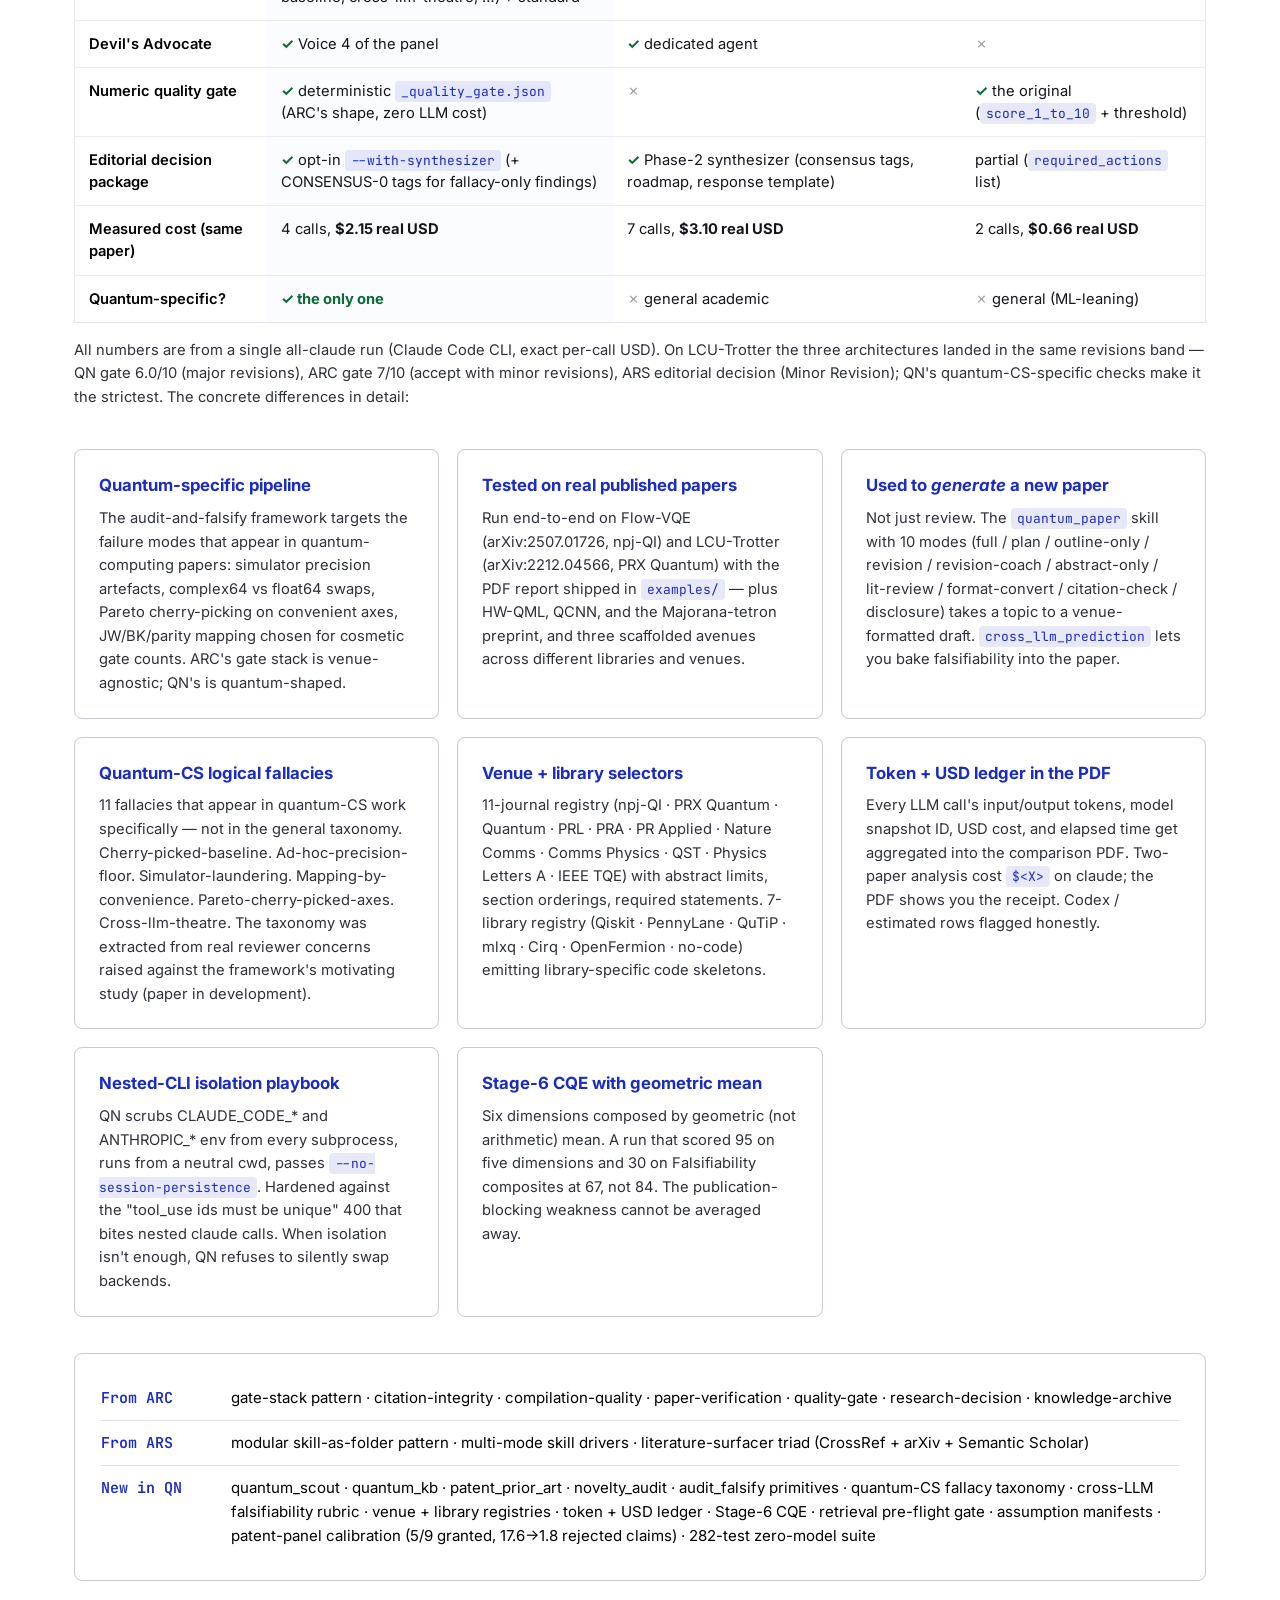
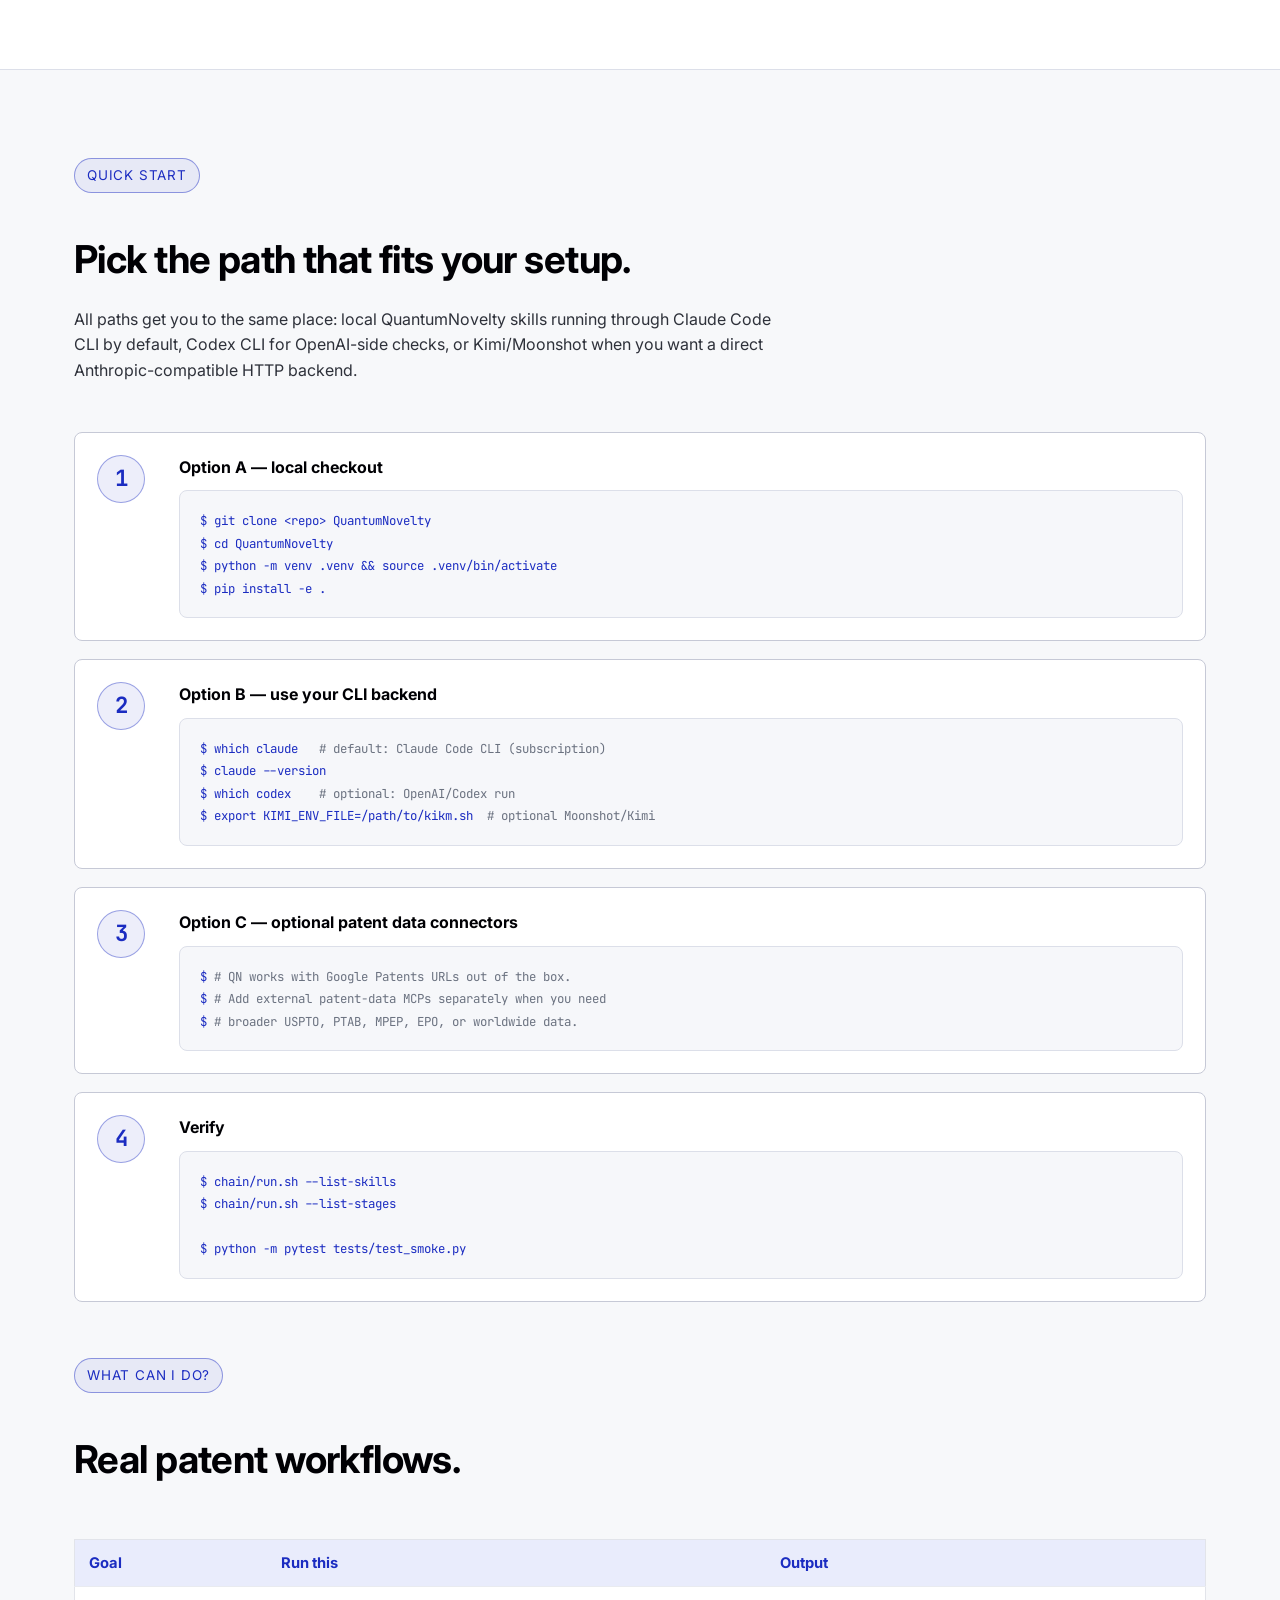
==== commit b67fedb9: "site: newsletter section with Substack banner" ====
--- a/index.html
+++ b/index.html
@@ -99,6 +99,19 @@
   </div>
 </section>
 
+<section id="newsletter" class="section" style="padding-top:28px;padding-bottom:8px;">
+  <div class="container">
+    <a href="https://quantumnovelty.substack.com" title="Quantum Novelty on Substack">
+      <img src="assets/quantum_novelty_banner.png" alt="Quantum Novelty newsletter — Heisenberg spin chain banner"
+           style="width:100%;height:auto;border-radius:12px;display:block;" loading="lazy"/>
+    </a>
+    <p class="muted" style="text-align:center;margin-top:10px;">
+      📬 <a href="https://quantumnovelty.substack.com"><strong>Quantum Novelty on Substack</strong></a>
+      — everything new in quantum: fresh papers, tools, patents, and results that survive scrutiny.
+    </p>
+  </div>
+</section>
+
 <section id="workflows" class="section">
   <div class="container">
     <div class="section-head">
